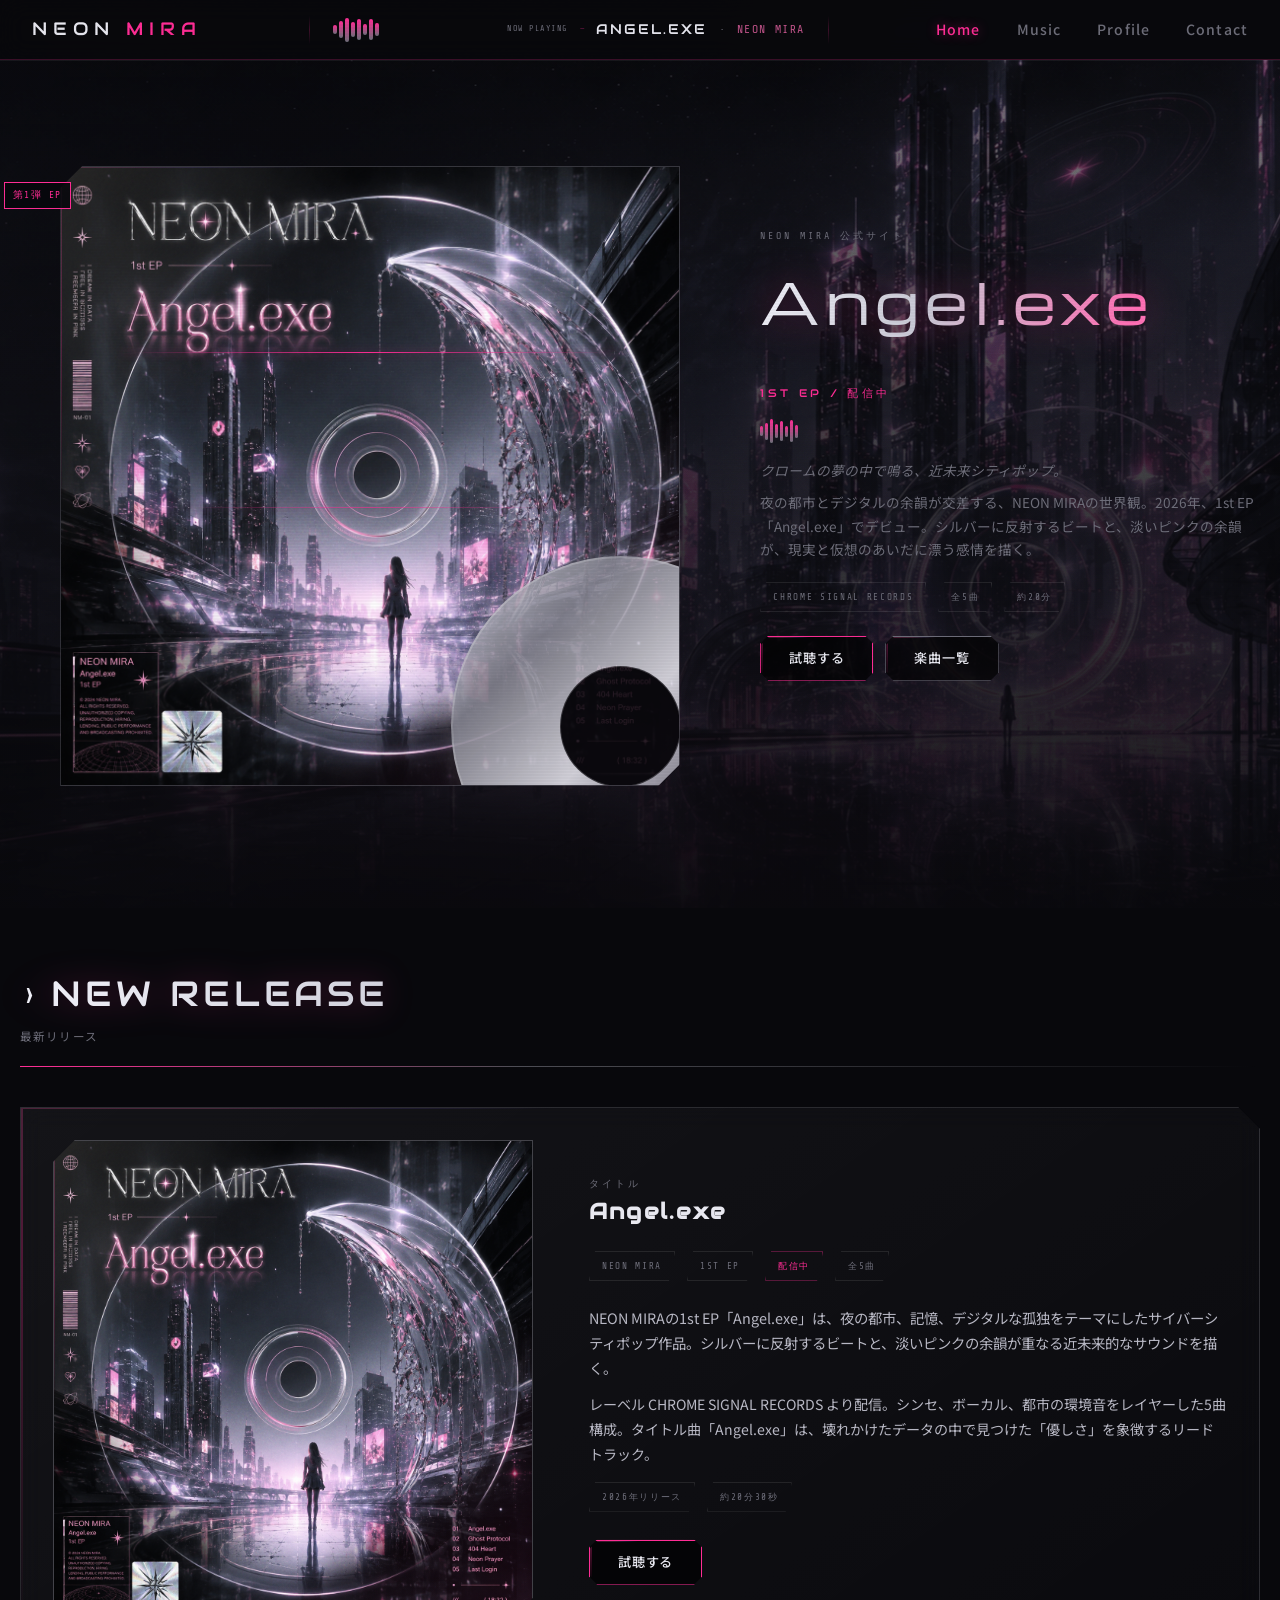
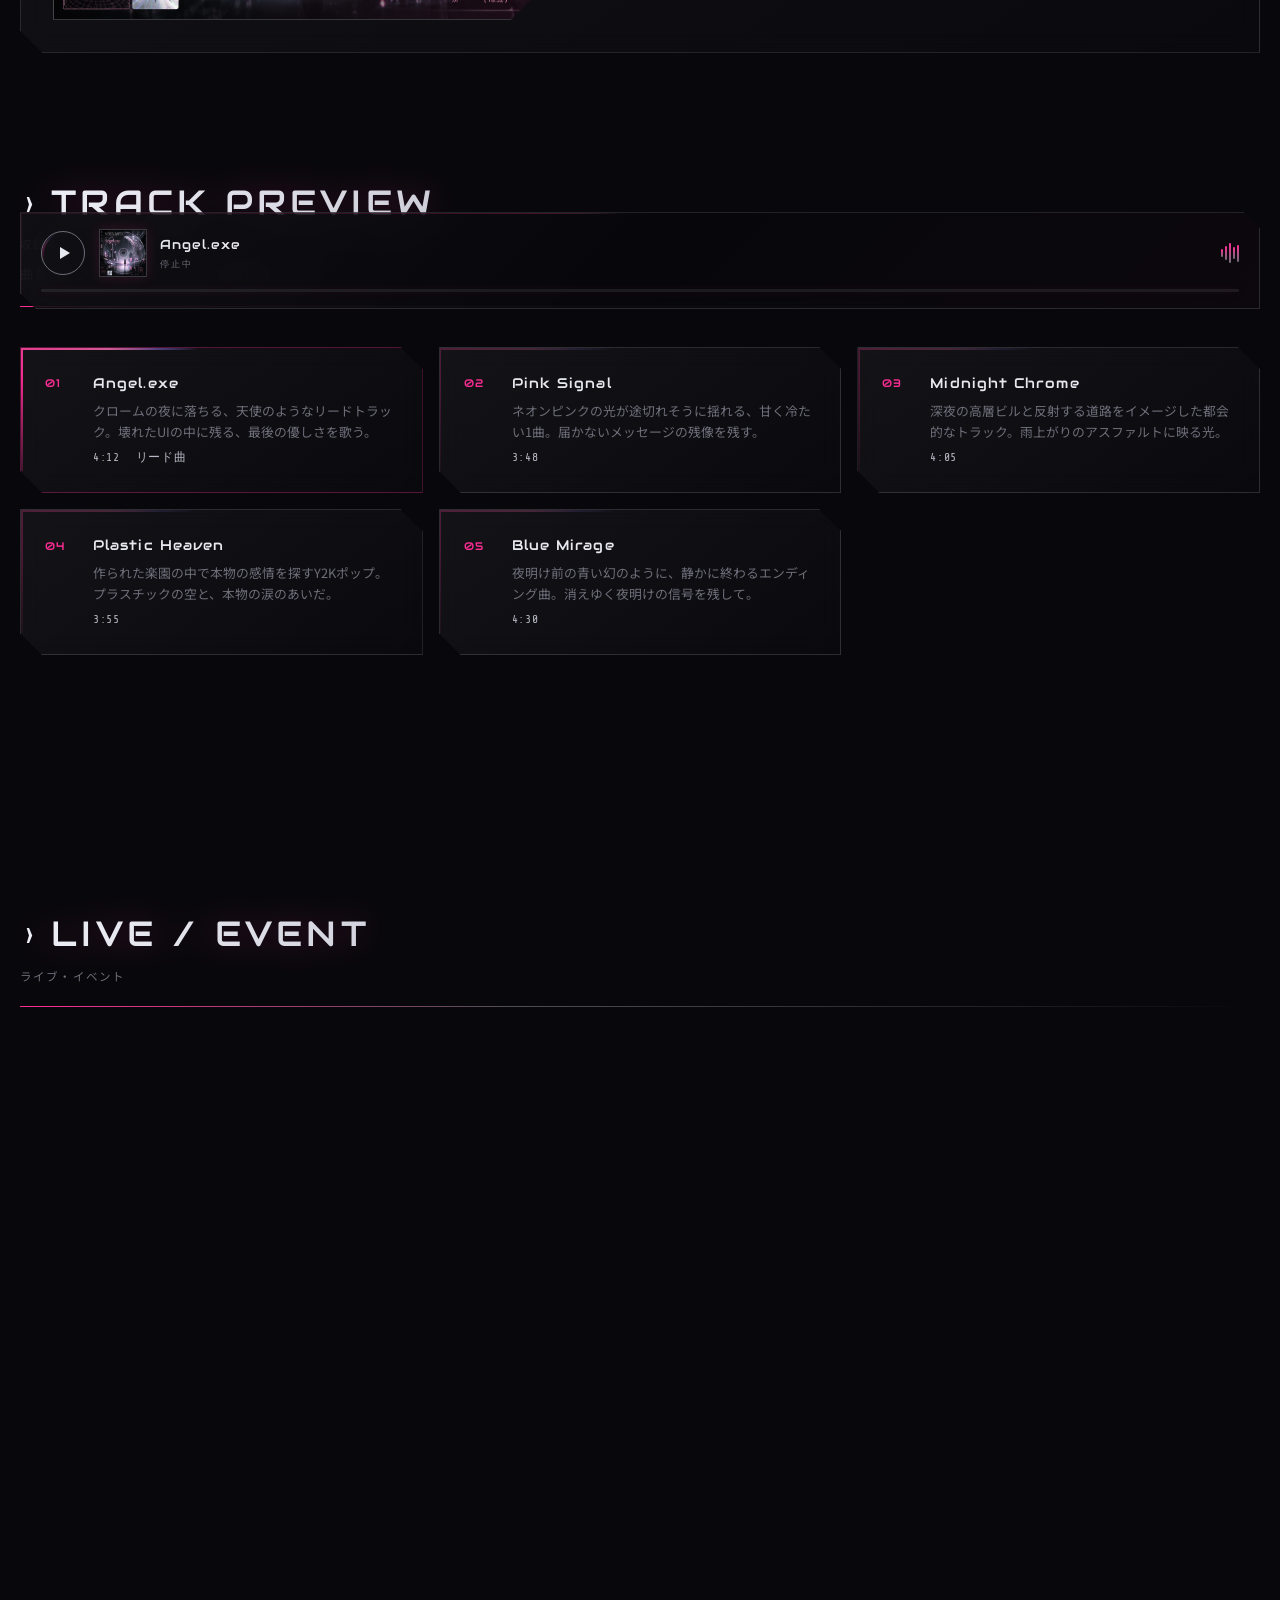
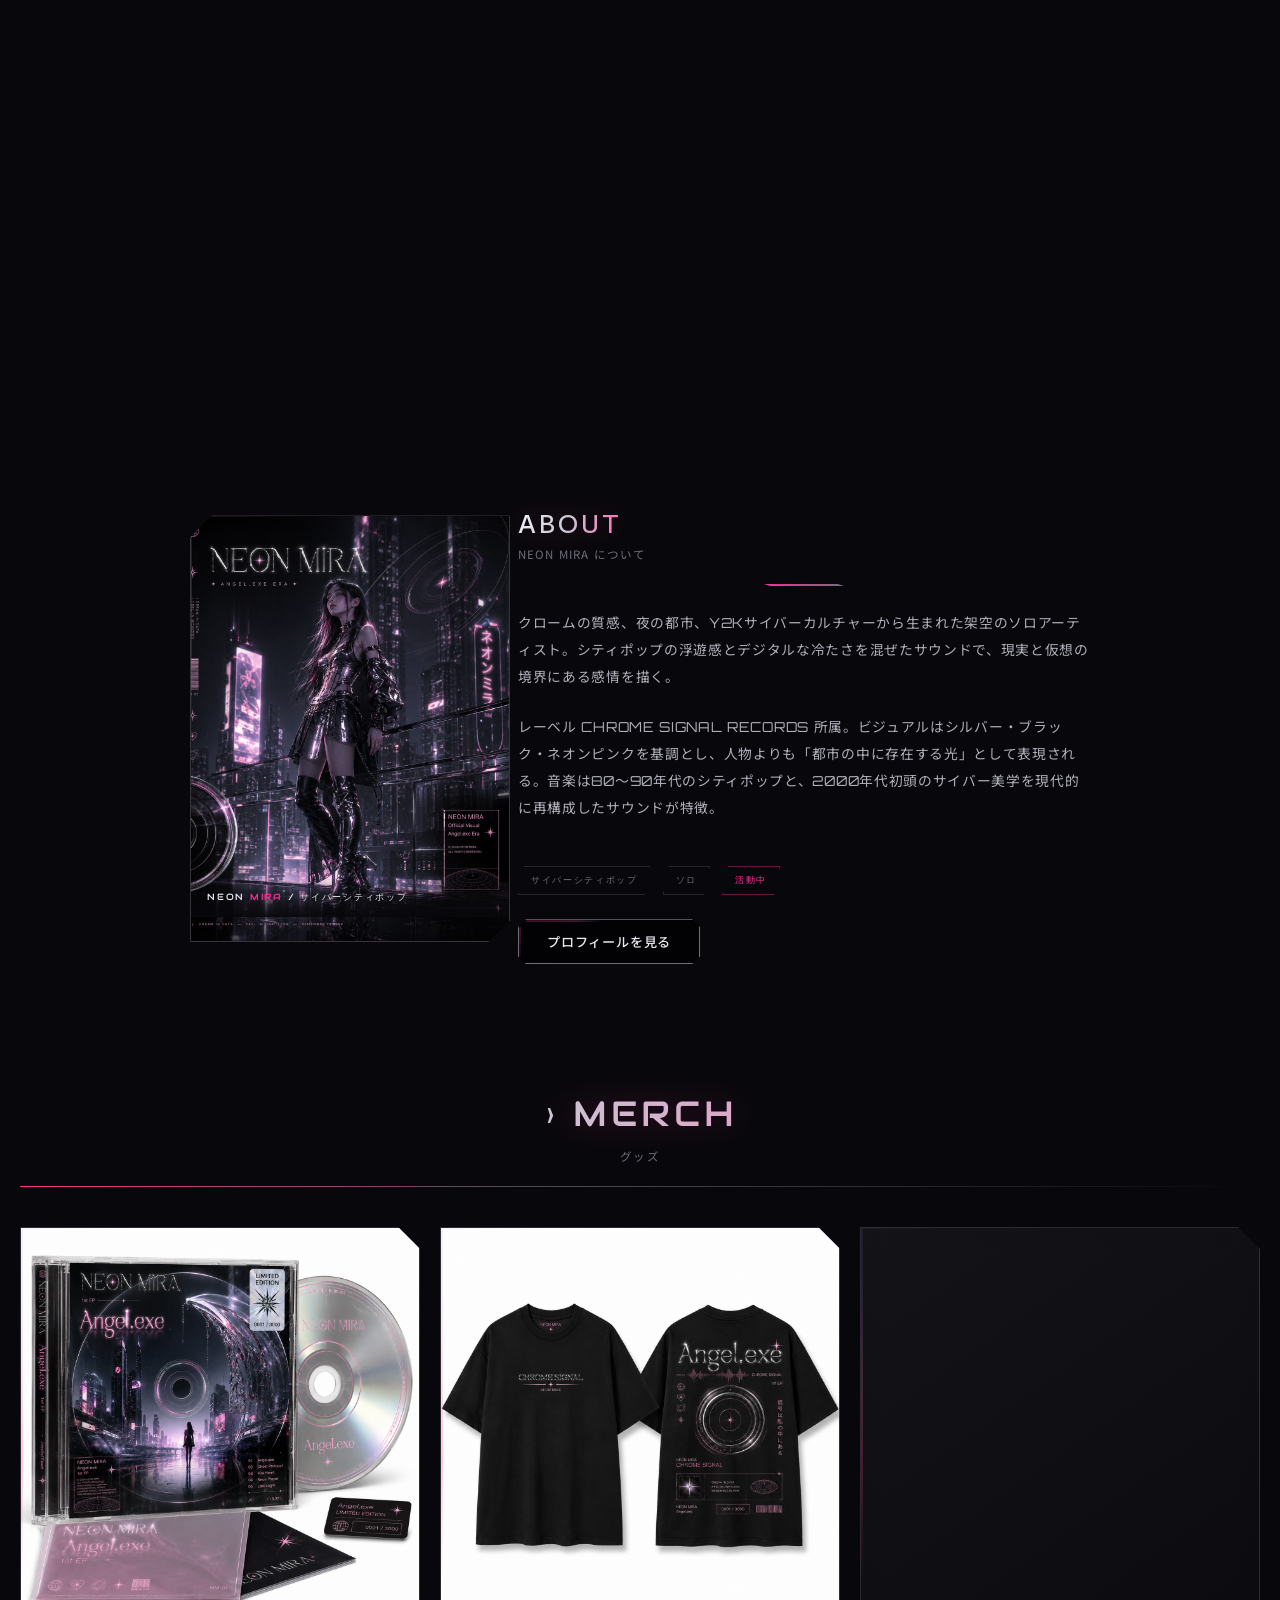
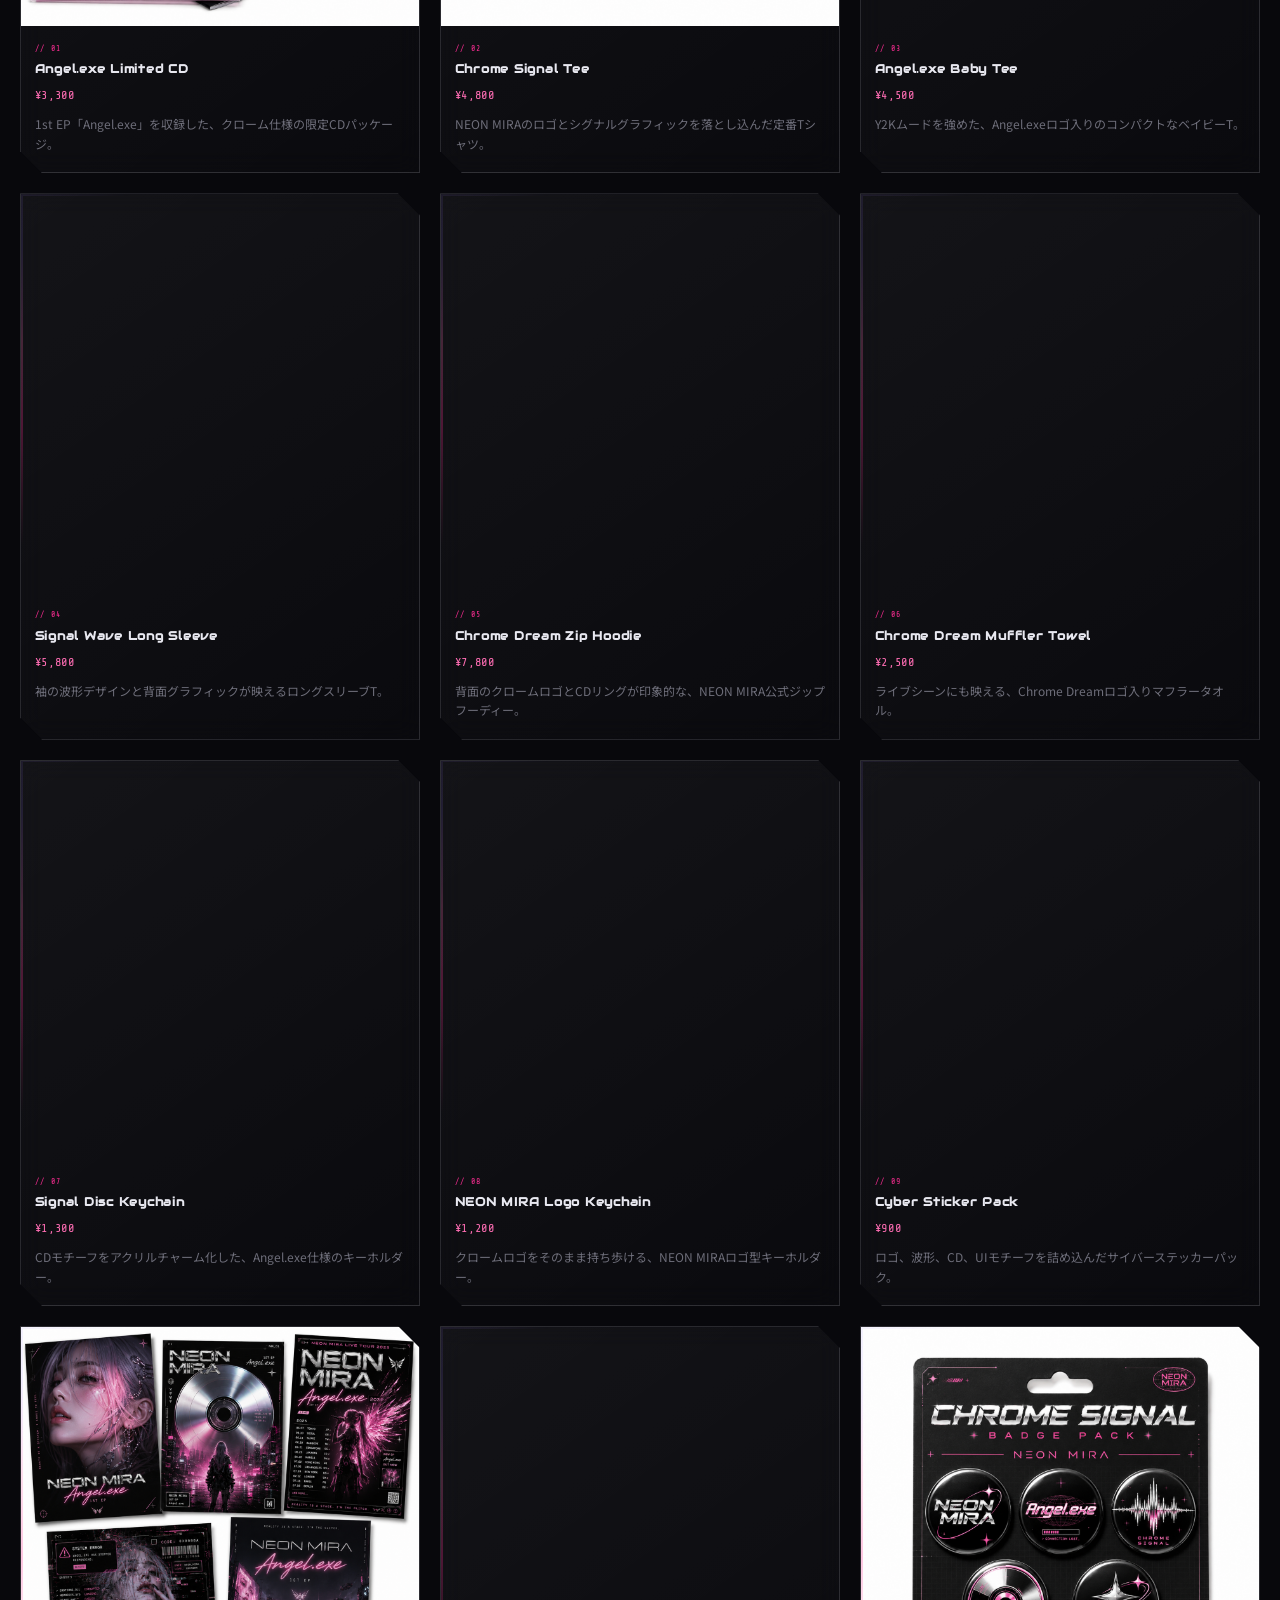
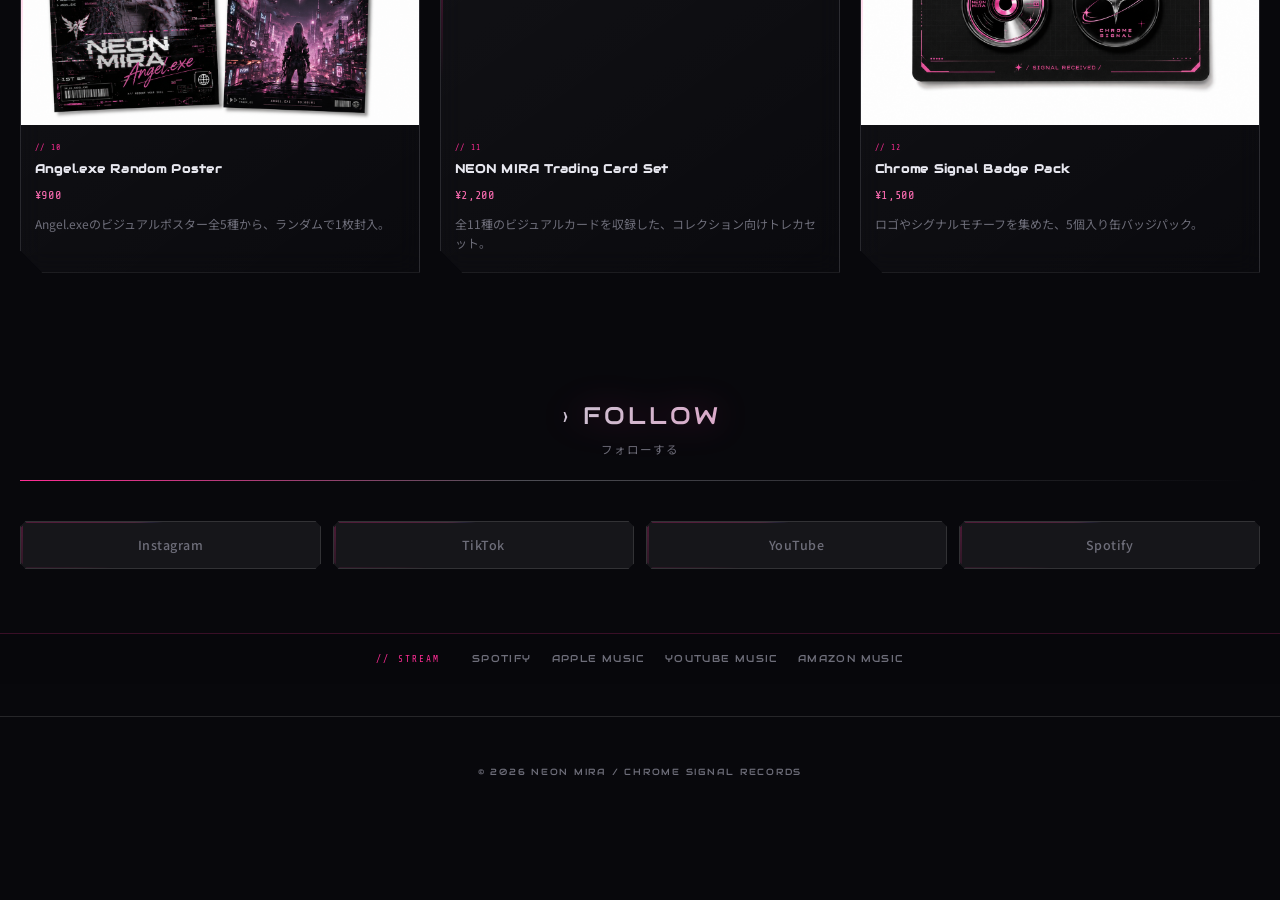
==== index.html @ adc9fa7b "Add files via upload" ====
<!DOCTYPE html>
<html lang="ja">
<head>
  <meta charset="UTF-8">
  <meta name="viewport" content="width=device-width, initial-scale=1.0">
  <title>NEON MIRA 公式サイト</title>
  <meta name="description" content="NEON MIRA — サイバーシティポップ・アーティスト。1st EP「Angel.exe」配信中。">
  <!-- OGP: デプロイ時に https://example.com/ を実際のドメインに変更 -->
  <meta property="og:title" content="NEON MIRA 公式サイト">
  <meta property="og:description" content="NEON MIRA — サイバーシティポップ・アーティスト。1st EP「Angel.exe」配信中。">
  <meta property="og:image" content="https://example.com/images/og-image.jpg">
  <meta property="og:type" content="website">
  <meta property="og:url" content="https://example.com/">
  <meta name="twitter:card" content="summary_large_image">
  <meta name="twitter:title" content="NEON MIRA 公式サイト">
  <meta name="twitter:description" content="NEON MIRA — サイバーシティポップ・アーティスト。1st EP「Angel.exe」配信中。">
  <meta name="twitter:image" content="https://example.com/images/og-image.jpg">
  <link rel="preconnect" href="https://fonts.googleapis.com">
  <link rel="preconnect" href="https://fonts.gstatic.com" crossorigin>
  <link href="https://fonts.googleapis.com/css2?family=Audiowide&family=M+PLUS+1:wght@400;500;700&family=Michroma&family=Noto+Sans+JP:wght@300;400;500&family=Orbitron:wght@400;500;600&family=Share+Tech+Mono&display=swap" rel="stylesheet">
  <link rel="stylesheet" href="style.css">
</head>
<body class="has-sticky-cta">

  <div class="ambient-bg" aria-hidden="true"></div>
  <div class="scanlines" aria-hidden="true"></div>

  <header class="site-header">
    <a href="index.html" class="site-logo">NEON <span>MIRA</span></a>
    <a href="music.html" class="header-now-playing" aria-label="Angel.exe 試聴ページへ">
      <div class="header-now-playing__wave waveform waveform--header" aria-hidden="true">
        <span class="waveform__bar"></span>
        <span class="waveform__bar"></span>
        <span class="waveform__bar"></span>
        <span class="waveform__bar"></span>
        <span class="waveform__bar"></span>
        <span class="waveform__bar"></span>
        <span class="waveform__bar"></span>
        <span class="waveform__bar"></span>
        <span class="waveform__bar"></span>
        <span class="waveform__bar"></span>
      </div>
      <span class="header-now-playing__info">
        <span class="header-now-playing__tag">NOW PLAYING</span>
        <span class="header-now-playing__track">Angel.exe</span>
        <span class="header-now-playing__artist">NEON MIRA</span>
      </span>
    </a>
    <nav class="header-nav" aria-label="メインナビゲーション">
      <a href="index.html">Home</a>
      <a href="music.html">Music</a>
      <a href="profile.html">Profile</a>
      <a href="contact.html">Contact</a>
    </nav>
    <button type="button" class="menu-toggle" aria-expanded="false" aria-controls="mobile-menu" aria-label="メニューを開く">
      <span class="menu-toggle__bar" aria-hidden="true"></span>
      <span class="menu-toggle__bar" aria-hidden="true"></span>
      <span class="menu-toggle__bar" aria-hidden="true"></span>
    </button>
  </header>

  <div class="mobile-menu" id="mobile-menu" aria-hidden="true" inert>
    <button type="button" class="mobile-menu__close" aria-label="メニューを閉じる">
      <span class="mobile-menu__close-x" aria-hidden="true"></span>
    </button>
    <div class="mobile-menu__inner">
      <p class="mobile-menu__tag">// NAV</p>
      <nav class="mobile-menu__nav" aria-label="モバイルナビゲーション">
        <a href="index.html">Home</a>
        <a href="music.html">Music</a>
        <a href="profile.html">Profile</a>
        <a href="contact.html">Contact</a>
      </nav>
    </div>
  </div>

  <main>
    <!-- Hero -->
    <section class="hero hero--home">
      <div class="hero-bg" aria-hidden="true">
        <img src="images/chrome-city-bg.jpg" alt="" class="hero-bg__img" width="1920" height="1080" loading="eager" decoding="async">
        <div class="visual-overlay"></div>
        <div class="hero-bg__noise"></div>
      </div>

      <div class="container hero__content">
        <div class="hero__grid">
          <div class="hero__visual">
            <span class="y2k-tag">第1弾 EP</span>
            <div class="image-frame cover-art cover-art--hero glow-image">
              <img src="images/cover-angel-exe.jpg" alt="NEON MIRA 1st EP「Angel.exe」ジャケット" class="cover-art__img img-fade" width="800" height="800" loading="eager" decoding="async">
              <span class="image-frame__noise" aria-hidden="true"></span>
              <span class="cover-art__chrome-ring" aria-hidden="true"></span>
              <div class="cover-art__frame-deco" aria-hidden="true">
                <div class="cd-jacket__neon-line cd-jacket__neon-line--1"></div>
                <div class="cd-jacket__neon-line cd-jacket__neon-line--2"></div>
              </div>
            </div>
          </div>

          <div class="hero__text">
            <div class="hero__headline">
              <p class="label hero-label">NEON MIRA 公式サイト</p>
              <h1 class="hero-title">Angel.exe</h1>
            </div>
            <p class="hero-sub">1st EP / 配信中</p>

            <div class="waveform" aria-hidden="true">
              <span class="waveform__bar"></span>
              <span class="waveform__bar"></span>
              <span class="waveform__bar"></span>
              <span class="waveform__bar"></span>
              <span class="waveform__bar"></span>
              <span class="waveform__bar"></span>
              <span class="waveform__bar"></span>
              <span class="waveform__bar"></span>
            </div>

            <p class="hero-copy">クロームの夢の中で鳴る、近未来シティポップ。</p>
            <p class="text-ja">夜の都市とデジタルの余韻が交差する、NEON MIRAの世界観。2026年、1st EP「Angel.exe」でデビュー。シルバーに反射するビートと、淡いピンクの余韻が、現実と仮想のあいだに漂う感情を描く。</p>

            <div class="release-meta" style="margin: 1.25rem 0;">
              <span class="meta-tag">CHROME SIGNAL RECORDS</span>
              <span class="meta-tag">全5曲</span>
              <span class="meta-tag">約20分</span>
            </div>

            <div class="btn-group">
              <a href="music.html" class="btn btn-primary">試聴する</a>
              <a href="music.html" class="btn">楽曲一覧</a>
            </div>
          </div>
        </div>
      </div>
    </section>

    <!-- New Release -->
    <section class="section" id="release">
      <div class="container">
        <div class="section-header reveal section-header--y2k">
          <h2 class="heading-display heading-lg">NEW RELEASE</h2>
          <span class="label label--ja">最新リリース</span>
        </div>

        <article class="glass-card media-card glow-image reveal">
          <span class="hover-border" aria-hidden="true"></span>
            <div class="image-frame cover-art cover-art--sm">
              <img src="images/cover-angel-exe.jpg" alt="NEON MIRA 1st EP「Angel.exe」ジャケット" class="cover-art__img" width="800" height="800" loading="lazy" decoding="async">
              <span class="image-frame__noise" aria-hidden="true"></span>
            </div>
            <div class="media-card__body release-info">
              <span class="label">タイトル</span>
              <h3>Angel.exe</h3>
              <div class="release-meta">
                <span class="meta-tag">NEON MIRA</span>
                <span class="meta-tag">1st EP</span>
                <span class="meta-tag meta-tag--pink">配信中</span>
                <span class="meta-tag">全5曲</span>
              </div>
              <p>NEON MIRAの1st EP「Angel.exe」は、夜の都市、記憶、デジタルな孤独をテーマにしたサイバーシティポップ作品。シルバーに反射するビートと、淡いピンクの余韻が重なる近未来的なサウンドを描く。</p>
              <p class="text-ja" style="margin-top: 0.75rem; font-size: 0.88rem; color: var(--text-muted);">レーベル CHROME SIGNAL RECORDS より配信。シンセ、ボーカル、都市の環境音をレイヤーした5曲構成。タイトル曲「Angel.exe」は、壊れかけたデータの中で見つけた「優しさ」を象徴するリードトラック。</p>
              <div class="release-meta" style="margin-top: 1rem;">
                <span class="meta-tag">2026年リリース</span>
                <span class="meta-tag">約20分30秒</span>
              </div>
              <a href="music.html" class="btn btn-primary">試聴する</a>
            </div>
          </article>
      </div>
    </section>

    <!-- Track Preview -->
    <section class="section">
      <div class="container">
        <div class="section-header reveal section-header--y2k">
          <h2 class="heading-display heading-lg">TRACK PREVIEW</h2>
          <span class="label label--ja">収録曲</span>
          <p class="text-ja" style="margin-top: 0.5rem;">曲をタップしてミニプレイヤーで試聴（デモ）</p>
        </div>

        <div class="track-grid track-grid--home">
          <div class="glass-card track-card track-card--clickable reveal" data-track="Angel.exe">
            <span class="hover-border" aria-hidden="true"></span>
            <span class="track-number">01</span>
            <div>
              <p class="track-name">Angel.exe</p>
              <p class="track-desc">クロームの夜に落ちる、天使のようなリードトラック。壊れたUIの中に残る、最後の優しさを歌う。</p>
              <p class="track-meta"><span class="track-duration">4:12</span><span class="track-playing-label" hidden>再生中</span><span>リード曲</span></p>
            </div>
          </div>
          <div class="glass-card track-card track-card--clickable reveal" data-track="Pink Signal">
            <span class="hover-border" aria-hidden="true"></span>
            <span class="track-number">02</span>
            <div>
              <p class="track-name">Pink Signal</p>
              <p class="track-desc">ネオンピンクの光が途切れそうに揺れる、甘く冷たい1曲。届かないメッセージの残像を残す。</p>
              <p class="track-meta"><span class="track-duration">3:48</span><span class="track-playing-label" hidden>再生中</span></p>
            </div>
          </div>
          <div class="glass-card track-card track-card--clickable reveal" data-track="Midnight Chrome">
            <span class="hover-border" aria-hidden="true"></span>
            <span class="track-number">03</span>
            <div>
              <p class="track-name">Midnight Chrome</p>
              <p class="track-desc">深夜の高層ビルと反射する道路をイメージした都会的なトラック。雨上がりのアスファルトに映る光。</p>
              <p class="track-meta"><span class="track-duration">4:05</span><span class="track-playing-label" hidden>再生中</span></p>
            </div>
          </div>
          <div class="glass-card track-card track-card--clickable reveal" data-track="Plastic Heaven">
            <span class="hover-border" aria-hidden="true"></span>
            <span class="track-number">04</span>
            <div>
              <p class="track-name">Plastic Heaven</p>
              <p class="track-desc">作られた楽園の中で本物の感情を探すY2Kポップ。プラスチックの空と、本物の涙のあいだ。</p>
              <p class="track-meta"><span class="track-duration">3:55</span><span class="track-playing-label" hidden>再生中</span></p>
            </div>
          </div>
          <div class="glass-card track-card track-card--clickable reveal" data-track="Blue Mirage">
            <span class="hover-border" aria-hidden="true"></span>
            <span class="track-number">05</span>
            <div>
              <p class="track-name">Blue Mirage</p>
              <p class="track-desc">夜明け前の青い幻のように、静かに終わるエンディング曲。消えゆく夜明けの信号を残して。</p>
              <p class="track-meta"><span class="track-duration">4:30</span><span class="track-playing-label" hidden>再生中</span></p>
            </div>
          </div>
        </div>

        <div class="music-player music-player--global" id="global-player">
          <div class="player-top">
            <button class="player-btn" aria-label="再生 / 一時停止">
              <span class="player-btn__icon"></span>
            </button>
            <div class="player-thumb">
              <img src="images/cover-angel-exe.jpg" alt="NEON MIRA 1st EP「Angel.exe」ジャケット" width="96" height="96" loading="lazy" decoding="async">
            </div>
            <div class="player-track-info">
              <p class="player-track-name">Angel.exe</p>
              <p class="player-status">停止中</p>
            </div>
            <div class="player-waveform" aria-hidden="true">
              <span class="waveform__bar"></span>
              <span class="waveform__bar"></span>
              <span class="waveform__bar"></span>
              <span class="waveform__bar"></span>
              <span class="waveform__bar"></span>
            </div>
          </div>
          <div class="player-progress">
            <div class="player-progress__bar"></div>
          </div>
        </div>
      </div>
    </section>

    <!-- Live -->
    <section class="section" id="live">
      <div class="container">
        <div class="section-header reveal section-header--y2k">
          <h2 class="heading-display heading-lg">LIVE / EVENT</h2>
          <span class="label label--ja">ライブ・イベント</span>
        </div>

        <div class="live-list">
          <article class="glass-card live-item reveal">
            <span class="hover-border" aria-hidden="true"></span>
            <time class="live-item__date" datetime="2026-06-21">2026.06.21</time>
            <div>
              <h3 class="live-item__title">NEON MIRA 1st EP Release Live</h3>
              <p class="live-item__venue">SHIBUYA CHROME HALL / 東京</p>
            </div>
            <span class="live-item__status">TICKETS ON SALE</span>
          </article>
          <article class="glass-card live-item reveal">
            <span class="hover-border" aria-hidden="true"></span>
            <time class="live-item__date" datetime="2026-07-12">2026.07.12</time>
            <div>
              <h3 class="live-item__title">Midnight Chrome Session</h3>
              <p class="live-item__venue">OSAKA SIGNAL STAGE / 大阪</p>
            </div>
            <span class="live-item__status live-item__status--announced">ANNOUNCED</span>
          </article>
          <article class="glass-card live-item reveal">
            <span class="hover-border" aria-hidden="true"></span>
            <time class="live-item__date" datetime="2026-08-30">2026.08.30</time>
            <div>
              <h3 class="live-item__title">CHROME SIGNAL FESTIVAL 2026</h3>
              <p class="live-item__venue">YOKOHAMA BAY ARENA / 神奈川</p>
            </div>
            <span class="live-item__status live-item__status--announced">ANNOUNCED</span>
          </article>
        </div>
      </div>
    </section>

    <!-- News -->
    <section class="section">
      <div class="container">
        <div class="section-header reveal section-header--y2k">
          <h2 class="heading-display heading-lg">NEWS</h2>
          <span class="label label--ja">ニュース</span>
        </div>

        <div class="news-list">
          <article class="glass-card news-item reveal">
            <span class="hover-border" aria-hidden="true"></span>
            <time class="news-item__date" datetime="2026-03-15">2026.03.15</time>
            <div>
              <h3 class="news-item__title">1st EP「Angel.exe」配信開始</h3>
              <p class="text-ja">全5曲をSpotify・Apple Music・各種ストリーミングサービスで配信開始。ジャケットビジュアルとともに、NEON MIRAの世界が公開された。</p>
            </div>
          </article>
          <article class="glass-card news-item reveal">
            <span class="hover-border" aria-hidden="true"></span>
            <time class="news-item__date" datetime="2026-02-28">2026.02.28</time>
            <div>
              <h3 class="news-item__title">リード曲「Angel.exe」先行公開</h3>
              <p class="text-ja">EPリリースに先立ち、タイトル曲をYouTubeとSpotifyで先行公開。クロームの夜景とデジタルな孤独をテーマにしたMVティザーも同時公開。</p>
            </div>
          </article>
          <article class="glass-card news-item reveal">
            <span class="hover-border" aria-hidden="true"></span>
            <time class="news-item__date" datetime="2026-01-10">2026.01.10</time>
            <div>
              <h3 class="news-item__title">CHROME SIGNAL RECORDS よりデビュー決定</h3>
              <p class="text-ja">サイバーシティポップを標榜するNEON MIRAが、近未来レーベル CHROME SIGNAL RECORDS と契約。2026年春のEPリリースを発表。</p>
            </div>
          </article>
        </div>
      </div>
    </section>

    <!-- About Preview -->
    <section class="section">
      <div class="container">
        <div class="about-preview reveal">
          <div class="about-preview__layout">
            <div class="about-preview__intro">
              <h2 class="heading-display heading-md block-title">ABOUT</h2>
              <span class="label label--ja">NEON MIRA について</span>
              <div class="divider"></div>
            </div>
            <div class="profile-visual about-preview__visual glow-image">
              <img src="images/artist-neon-mira.jpg" alt="NEON MIRA アーティストビジュアル" width="600" height="800" loading="lazy" decoding="async">
              <p class="profile-visual__label">NEON <span>MIRA</span> / サイバーシティポップ</p>
            </div>
            <div class="about-preview__body">
              <div class="prose prose--y2k">
                <p>クロームの質感、夜の都市、Y2Kサイバーカルチャーから生まれた架空のソロアーティスト。シティポップの浮遊感とデジタルな冷たさを混ぜたサウンドで、現実と仮想の境界にある感情を描く。</p>
                <p>レーベル CHROME SIGNAL RECORDS 所属。ビジュアルはシルバー・ブラック・ネオンピンクを基調とし、人物よりも「都市の中に存在する光」として表現される。音楽は80〜90年代のシティポップと、2000年代初頭のサイバー美学を現代的に再構成したサウンドが特徴。</p>
              </div>
              <div class="release-meta" style="margin: 1.25rem 0;">
                <span class="meta-tag">サイバーシティポップ</span>
                <span class="meta-tag">ソロ</span>
                <span class="meta-tag meta-tag--pink">活動中</span>
              </div>
              <a href="profile.html" class="btn">プロフィールを見る</a>
            </div>
          </div>
        </div>
      </div>
    </section>

    <!-- Merch -->
    <section class="section" id="merch">
      <div class="container">
        <div class="section-header reveal section-header--y2k" style="text-align: center;">
          <h2 class="heading-display heading-lg">MERCH</h2>
          <span class="label label--ja">グッズ</span>
        </div>

        <div class="merch-grid">
          <article class="glass-card merch-item reveal">
            <span class="hover-border" aria-hidden="true"></span>
            <div class="merch-item__visual">
              <img src="images/angel-exe-limited-cd.jpg" alt="Angel.exe Limited CD" width="600" height="600" loading="lazy" decoding="async">
            </div>
            <div class="merch-item__body">
              <p class="merch-item__num">// 01</p>
              <h3 class="merch-item__name">Angel.exe Limited CD</h3>
              <p class="merch-item__price">¥3,300</p>
              <p class="merch-item__desc">1st EP「Angel.exe」を収録した、クローム仕様の限定CDパッケージ。</p>
            </div>
          </article>

          <article class="glass-card merch-item reveal">
            <span class="hover-border" aria-hidden="true"></span>
            <div class="merch-item__visual">
              <img src="images/chrome-signal-tee.jpg" alt="Chrome Signal Tee" width="600" height="600" loading="lazy" decoding="async">
            </div>
            <div class="merch-item__body">
              <p class="merch-item__num">// 02</p>
              <h3 class="merch-item__name">Chrome Signal Tee</h3>
              <p class="merch-item__price">¥4,800</p>
              <p class="merch-item__desc">NEON MIRAのロゴとシグナルグラフィックを落とし込んだ定番Tシャツ。</p>
            </div>
          </article>

          <article class="glass-card merch-item reveal">
            <span class="hover-border" aria-hidden="true"></span>
            <div class="merch-item__visual">
              <img src="images/angel-exe-baby-tee.jpg" alt="Angel.exe Baby Tee" width="600" height="600" loading="lazy" decoding="async">
            </div>
            <div class="merch-item__body">
              <p class="merch-item__num">// 03</p>
              <h3 class="merch-item__name">Angel.exe Baby Tee</h3>
              <p class="merch-item__price">¥4,500</p>
              <p class="merch-item__desc">Y2Kムードを強めた、Angel.exeロゴ入りのコンパクトなベイビーT。</p>
            </div>
          </article>

          <article class="glass-card merch-item reveal">
            <span class="hover-border" aria-hidden="true"></span>
            <div class="merch-item__visual">
              <img src="images/signal-wave-long-sleeve.jpg" alt="Signal Wave Long Sleeve" width="600" height="600" loading="lazy" decoding="async">
            </div>
            <div class="merch-item__body">
              <p class="merch-item__num">// 04</p>
              <h3 class="merch-item__name">Signal Wave Long Sleeve</h3>
              <p class="merch-item__price">¥5,800</p>
              <p class="merch-item__desc">袖の波形デザインと背面グラフィックが映えるロングスリーブT。</p>
            </div>
          </article>

          <article class="glass-card merch-item reveal">
            <span class="hover-border" aria-hidden="true"></span>
            <div class="merch-item__visual">
              <img src="images/chrome-dream-zip-hoodie.jpg" alt="Chrome Dream Zip Hoodie" width="600" height="600" loading="lazy" decoding="async">
            </div>
            <div class="merch-item__body">
              <p class="merch-item__num">// 05</p>
              <h3 class="merch-item__name">Chrome Dream Zip Hoodie</h3>
              <p class="merch-item__price">¥7,800</p>
              <p class="merch-item__desc">背面のクロームロゴとCDリングが印象的な、NEON MIRA公式ジップフーディー。</p>
            </div>
          </article>

          <article class="glass-card merch-item reveal">
            <span class="hover-border" aria-hidden="true"></span>
            <div class="merch-item__visual">
              <img src="images/chrome-dream-muffler-towel.jpg" alt="Chrome Dream Muffler Towel" width="600" height="600" loading="lazy" decoding="async">
            </div>
            <div class="merch-item__body">
              <p class="merch-item__num">// 06</p>
              <h3 class="merch-item__name">Chrome Dream Muffler Towel</h3>
              <p class="merch-item__price">¥2,500</p>
              <p class="merch-item__desc">ライブシーンにも映える、Chrome Dreamロゴ入りマフラータオル。</p>
            </div>
          </article>

          <article class="glass-card merch-item reveal">
            <span class="hover-border" aria-hidden="true"></span>
            <div class="merch-item__visual">
              <img src="images/signal-disc-keychain.jpg" alt="Signal Disc Keychain" width="600" height="600" loading="lazy" decoding="async">
            </div>
            <div class="merch-item__body">
              <p class="merch-item__num">// 07</p>
              <h3 class="merch-item__name">Signal Disc Keychain</h3>
              <p class="merch-item__price">¥1,300</p>
              <p class="merch-item__desc">CDモチーフをアクリルチャーム化した、Angel.exe仕様のキーホルダー。</p>
            </div>
          </article>

          <article class="glass-card merch-item reveal">
            <span class="hover-border" aria-hidden="true"></span>
            <div class="merch-item__visual">
              <img src="images/neon-mira-logo-keychain.jpg" alt="NEON MIRA Logo Keychain" width="600" height="600" loading="lazy" decoding="async">
            </div>
            <div class="merch-item__body">
              <p class="merch-item__num">// 08</p>
              <h3 class="merch-item__name">NEON MIRA Logo Keychain</h3>
              <p class="merch-item__price">¥1,200</p>
              <p class="merch-item__desc">クロームロゴをそのまま持ち歩ける、NEON MIRAロゴ型キーホルダー。</p>
            </div>
          </article>

          <article class="glass-card merch-item reveal">
            <span class="hover-border" aria-hidden="true"></span>
            <div class="merch-item__visual">
              <img src="images/cyber-sticker-pack.jpg" alt="Cyber Sticker Pack" width="600" height="600" loading="lazy" decoding="async">
            </div>
            <div class="merch-item__body">
              <p class="merch-item__num">// 09</p>
              <h3 class="merch-item__name">Cyber Sticker Pack</h3>
              <p class="merch-item__price">¥900</p>
              <p class="merch-item__desc">ロゴ、波形、CD、UIモチーフを詰め込んだサイバーステッカーパック。</p>
            </div>
          </article>

          <article class="glass-card merch-item reveal">
            <span class="hover-border" aria-hidden="true"></span>
            <div class="merch-item__visual">
              <img src="images/angel-exe-poster.jpg" alt="Angel.exe Random Poster" width="600" height="600" loading="lazy" decoding="async">
            </div>
            <div class="merch-item__body">
              <p class="merch-item__num">// 10</p>
              <h3 class="merch-item__name">Angel.exe Random Poster</h3>
              <p class="merch-item__price">¥900</p>
              <p class="merch-item__desc">Angel.exeのビジュアルポスター全5種から、ランダムで1枚封入。</p>
            </div>
          </article>

          <article class="glass-card merch-item reveal">
            <span class="hover-border" aria-hidden="true"></span>
            <div class="merch-item__visual">
              <img src="images/neon-mira-trading-card-set.jpg" alt="NEON MIRA Trading Card Set" width="600" height="600" loading="lazy" decoding="async">
            </div>
            <div class="merch-item__body">
              <p class="merch-item__num">// 11</p>
              <h3 class="merch-item__name">NEON MIRA Trading Card Set</h3>
              <p class="merch-item__price">¥2,200</p>
              <p class="merch-item__desc">全11種のビジュアルカードを収録した、コレクション向けトレカセット。</p>
            </div>
          </article>

          <article class="glass-card merch-item reveal">
            <span class="hover-border" aria-hidden="true"></span>
            <div class="merch-item__visual">
              <img src="images/chrome-signal-badge-pack.jpg" alt="Chrome Signal Badge Pack" width="600" height="600" loading="lazy" decoding="async">
            </div>
            <div class="merch-item__body">
              <p class="merch-item__num">// 12</p>
              <h3 class="merch-item__name">Chrome Signal Badge Pack</h3>
              <p class="merch-item__price">¥1,500</p>
              <p class="merch-item__desc">ロゴやシグナルモチーフを集めた、5個入り缶バッジパック。</p>
            </div>
          </article>
        </div>
      </div>
    </section>

    <!-- SNS -->
    <section class="section">
      <div class="container">
        <div class="section-header reveal section-header--y2k" style="text-align: center;">
          <h2 class="heading-display heading-md">FOLLOW</h2>
          <span class="label label--ja">フォローする</span>
        </div>

        <div class="sns-grid reveal">
          <a href="#" class="sns-link">Instagram</a>
          <a href="#" class="sns-link">TikTok</a>
          <a href="#" class="sns-link">YouTube</a>
          <a href="#" class="sns-link">Spotify</a>
        </div>
      </div>
    </section>
  </main>

  <aside class="streaming-bar" aria-label="ストリーミングサービス">
    <div class="container streaming-bar__inner">
      <span class="streaming-bar__label">// STREAM</span>
      <nav class="streaming-bar__nav">
        <a href="#">Spotify</a>
        <a href="#">Apple Music</a>
        <a href="#">YouTube Music</a>
        <a href="#">Amazon Music</a>
      </nav>
    </div>
  </aside>

  <a href="music.html" class="sticky-cta">
    <span class="sticky-cta__dot" aria-hidden="true"></span>
    Listen — Angel.exe
  </a>

  <footer class="site-footer">
    <div class="container">
      <p>&copy; 2026 NEON MIRA / CHROME SIGNAL RECORDS</p>
    </div>
  </footer>

  <script src="script.js"></script>
</body>
</html>
---- style.css ----
/* ========================================
   NEON MIRA Official Site — style.css
   Mobile-first / Y2K Cyber Chrome
   ======================================== */

/* --- CSS Variables --- */
@property --border-angle {
  syntax: '<angle>';
  initial-value: 0deg;
  inherits: false;
}

:root {
  --black: #08080c;
  --black-soft: #111118;
  --silver: #b8b8c4;
  --silver-dim: #6e6e7a;
  --silver-bright: #e8e8f0;
  --chrome: linear-gradient(135deg, #d4d4dc 0%, #8a8a96 25%, #f0f0f8 50%, #7a7a88 75%, #c8c8d4 100%);
  --pink: #ff2d95;
  --pink-soft: #ff6eb4;
  --pink-glow: rgba(255, 45, 149, 0.45);
  --purple: #9b7aff;
  --white: #f0f0f5;
  --glass: rgba(255, 255, 255, 0.06);
  --glass-border: rgba(255, 255, 255, 0.12);
  --font-display: 'Audiowide', 'Orbitron', 'Arial Narrow', sans-serif;
  --font-section: 'Audiowide', 'Michroma', 'Orbitron', sans-serif;
  --font-heading: 'M PLUS 1', 'Michroma', 'Orbitron', sans-serif;
  --font-y2k: 'Michroma', 'Orbitron', sans-serif;
  --font-tech: 'Orbitron', 'Noto Sans JP', sans-serif;
  --font-body: 'Noto Sans JP', 'Hiragino Sans', 'Yu Gothic', sans-serif;
  --font-mono: 'Share Tech Mono', 'Courier New', monospace;
  --header-height: 52px;
  --max-width: 1100px;
  --radius: 0px;
  --radius-lg: 0px;
  --cut: 14px;
  --transition: 0.25s cubic-bezier(0.4, 0, 0.2, 1);
  --border-idle-duration: 24s;
  --border-hover-duration: 3.5s;
  --border-idle-opacity: 0.28;
  --border-hover-opacity: 1;
  --noise-texture: url("data:image/svg+xml,%3Csvg viewBox='0 0 256 256' xmlns='http://www.w3.org/2000/svg'%3E%3Cfilter id='n'%3E%3CfeTurbulence type='fractalNoise' baseFrequency='0.85' numOctaves='4' stitchTiles='stitch'/%3E%3C/filter%3E%3Crect width='100%25' height='100%25' filter='url(%23n)'/%3E%3C/svg%3E");
}

/* --- Reset & Base --- */
*,
*::before,
*::after {
  box-sizing: border-box;
  margin: 0;
  padding: 0;
}

html {
  scroll-behavior: smooth;
  -webkit-text-size-adjust: 100%;
}

body {
  font-family: var(--font-body);
  font-size: 0.9rem;
  line-height: 1.75;
  color: var(--silver);
  background-color: var(--black);
  min-height: 100vh;
  overflow-x: hidden;
  padding-bottom: 1rem;
}

@media (min-width: 768px) {
  body {
    padding-bottom: 0;
  }
}

img {
  max-width: 100%;
  height: auto;
  display: block;
}

/* --- Image System --- */
.image-frame {
  position: relative;
  overflow: hidden;
  border: 1px solid rgba(184, 184, 196, 0.25);
  border-radius: 0;
  clip-path: polygon(
    var(--cut) 0, 100% 0, 100% calc(100% - var(--cut)),
    calc(100% - var(--cut)) 100%, 0 100%, 0 var(--cut)
  );
  box-shadow: 0 0 40px rgba(255, 45, 149, 0.12);
  --border-angle: 0deg;
}

.image-frame::before {
  content: '';
  position: absolute;
  inset: 0;
  background:
    linear-gradient(125deg, rgba(255, 255, 255, 0.14) 0%, transparent 28%),
    linear-gradient(315deg, rgba(255, 45, 149, 0.08) 0%, transparent 35%);
  pointer-events: none;
  z-index: 2;
}

.image-frame::after {
  content: '';
  position: absolute;
  inset: -1px;
  padding: 1.5px;
  background: conic-gradient(
    from var(--border-angle),
    transparent 0deg,
    transparent 265deg,
    rgba(255, 45, 149, 0.95) 295deg,
    rgba(255, 110, 180, 0.75) 315deg,
    rgba(155, 122, 255, 0.5) 330deg,
    transparent 350deg,
    transparent 360deg
  );
  -webkit-mask: linear-gradient(#fff 0 0) content-box, linear-gradient(#fff 0 0);
  -webkit-mask-composite: xor;
  mask-composite: exclude;
  pointer-events: none;
  z-index: 6;
  clip-path: polygon(
    var(--cut) 0, 100% 0, 100% calc(100% - var(--cut)),
    calc(100% - var(--cut)) 100%, 0 100%, 0 var(--cut)
  );
}

@keyframes border-travel {
  to { --border-angle: 360deg; }
}

/* 枠アニメ：通常はスロー＋薄く / ホバーで高速＋明るく */
.image-frame::after,
.profile-visual::after,
.hover-border,
.btn::after,
.sns-link::after,
.player-btn::after,
.glass-card:not(.track-card):not(.concept-card):not(.news-item):not(.faq-item):not(.feature-card):not(.media-card)::after,
.music-player::after,
.contact-hero-visual::after {
  opacity: var(--border-idle-opacity);
  animation: border-travel var(--border-idle-duration) linear infinite;
  transition: opacity 0.45s ease;
}

.image-frame:hover::after,
.profile-visual:hover::after,
.track-card:hover .hover-border,
.track-card.track-card--active .hover-border,
.concept-card:hover .hover-border,
.news-item:hover .hover-border,
.faq-item:hover .hover-border,
.feature-card:hover .hover-border,
.media-card:hover .hover-border,
.btn:hover::after,
.btn:focus-visible::after,
.sns-link:hover::after,
.sns-link:focus-visible::after,
.player-btn:hover::after,
.player-btn:focus-visible::after,
.player-btn.playing::after,
.glass-card:not(.track-card):not(.concept-card):not(.news-item):not(.faq-item):not(.feature-card):not(.media-card):hover::after,
.music-player:hover::after,
.contact-hero-visual:hover::after {
  opacity: var(--border-hover-opacity);
  animation: border-travel var(--border-hover-duration) linear infinite;
}

/* ずらして同期感を弱める */
.track-card:nth-child(5n+1) .hover-border,
.concept-card:nth-child(5n+1) .hover-border,
.news-item:nth-child(5n+1) .hover-border,
.faq-item:nth-child(5n+1) .hover-border,
.feature-card:nth-child(5n+1) .hover-border { animation-delay: 0s; }
.track-card:nth-child(5n+2) .hover-border,
.concept-card:nth-child(5n+2) .hover-border,
.news-item:nth-child(5n+2) .hover-border,
.faq-item:nth-child(5n+2) .hover-border,
.feature-card:nth-child(5n+2) .hover-border { animation-delay: calc(var(--border-idle-duration) * -0.2); }
.track-card:nth-child(5n+3) .hover-border,
.concept-card:nth-child(5n+3) .hover-border,
.news-item:nth-child(5n+3) .hover-border,
.faq-item:nth-child(5n+3) .hover-border,
.feature-card:nth-child(5n+3) .hover-border { animation-delay: calc(var(--border-idle-duration) * -0.4); }
.track-card:nth-child(5n+4) .hover-border,
.concept-card:nth-child(5n+4) .hover-border,
.news-item:nth-child(5n+4) .hover-border,
.faq-item:nth-child(5n+4) .hover-border,
.feature-card:nth-child(5n+4) .hover-border { animation-delay: calc(var(--border-idle-duration) * -0.6); }
.track-card:nth-child(5n+5) .hover-border,
.concept-card:nth-child(5n+5) .hover-border,
.news-item:nth-child(5n+5) .hover-border,
.faq-item:nth-child(5n+5) .hover-border,
.feature-card:nth-child(5n+5) .hover-border { animation-delay: calc(var(--border-idle-duration) * -0.8); }

.concept-card:nth-child(5n+2) .hover-border { animation-delay: calc(var(--border-idle-duration) * -0.15); }
.concept-card:nth-child(5n+3) .hover-border { animation-delay: calc(var(--border-idle-duration) * -0.35); }
.concept-card:nth-child(5n+4) .hover-border { animation-delay: calc(var(--border-idle-duration) * -0.55); }
.concept-card:nth-child(5n+5) .hover-border { animation-delay: calc(var(--border-idle-duration) * -0.75); }

.track-card:hover .hover-border,
.track-card.track-card--active .hover-border,
.concept-card:hover .hover-border,
.news-item:hover .hover-border,
.faq-item:hover .hover-border,
.feature-card:hover .hover-border,
.media-card:hover .hover-border {
  animation-delay: 0s;
}

.image-frame__noise {
  position: absolute;
  inset: 0;
  opacity: 0.15;
  background-image: var(--noise-texture);
  mix-blend-mode: overlay;
  pointer-events: none;
  z-index: 3;
}

.glow-image {
  transition: transform var(--transition), box-shadow var(--transition), filter var(--transition);
}

.glow-image:hover img {
  transform: scale(1.03);
}

.cover-art {
  aspect-ratio: 1;
  width: min(280px, 75vw);
  margin: 0 auto 1.5rem;
}

.cover-art--sm {
  width: min(240px, 60vw);
}

.cover-art--lg {
  width: min(320px, 80vw);
}

.cover-art--hero {
  width: min(300px, 78vw);
}

.cover-art__chrome-ring {
  position: absolute;
  bottom: -18%;
  right: -18%;
  width: 55%;
  aspect-ratio: 1;
  border-radius: 50%;
  background: var(--chrome);
  border: 2px solid rgba(255, 255, 255, 0.25);
  box-shadow: 0 0 24px rgba(255, 255, 255, 0.15);
  z-index: 5;
  pointer-events: none;
  opacity: 0.85;
}

.cover-art__chrome-ring::before {
  content: '';
  position: absolute;
  inset: 32%;
  border-radius: 50%;
  background: var(--black);
  border: 1px solid rgba(184, 184, 196, 0.3);
}

.cover-art__img {
  width: 100%;
  height: 100%;
  object-fit: cover;
  transition: transform 0.5s cubic-bezier(0.4, 0, 0.2, 1);
}

.cover-art__frame-deco {
  position: absolute;
  inset: 0;
  pointer-events: none;
  z-index: 4;
}

.cover-art__frame-deco .cd-jacket__neon-line {
  z-index: 1;
}

.visual-overlay {
  position: absolute;
  inset: 0;
  background:
    linear-gradient(180deg, rgba(8, 8, 12, 0.55) 0%, rgba(8, 8, 12, 0.82) 55%, rgba(8, 8, 12, 0.95) 100%),
    radial-gradient(ellipse 80% 60% at 50% 100%, rgba(255, 45, 149, 0.12) 0%, transparent 70%);
  pointer-events: none;
}

.visual-overlay--dark {
  background:
    linear-gradient(180deg, rgba(8, 8, 12, 0.7) 0%, rgba(8, 8, 12, 0.88) 100%),
    radial-gradient(ellipse 60% 50% at 50% 50%, rgba(255, 45, 149, 0.08) 0%, transparent 70%);
}

.hero-bg {
  position: absolute;
  inset: 0;
  z-index: 0;
  overflow: hidden;
}

.hero-bg__img {
  width: 100%;
  height: 100%;
  object-fit: cover;
  object-position: center 40%;
  transform: scale(1.05);
  transition: transform 0.15s ease-out;
  will-change: transform;
}

.hero-bg__noise {
  position: absolute;
  inset: 0;
  opacity: 0.18;
  background-image: var(--noise-texture);
  background-size: 200px 200px;
  mix-blend-mode: overlay;
  pointer-events: none;
  z-index: 1;
}

.media-card {
  display: grid;
  gap: 2rem;
  align-items: center;
  padding: 0;
  overflow: hidden;
}

.media-card .cover-art {
  margin: 0;
  width: 100%;
  border-radius: var(--radius-lg) var(--radius-lg) 0 0;
  border: none;
  box-shadow: none;
}

.media-card__body {
  padding: 0 1.5rem 1.5rem;
}

@media (min-width: 768px) {
  .media-card {
    grid-template-columns: minmax(340px, 400px) 1fr;
    gap: 2.5rem;
    padding: 2rem;
  }

  .media-card .cover-art {
    max-width: none;
    width: 100%;
    clip-path: polygon(
      var(--cut) 0, 100% 0, 100% calc(100% - var(--cut)),
      calc(100% - var(--cut)) 100%, 0 100%, 0 var(--cut)
    );
    border: 1px solid rgba(184, 184, 196, 0.3);
    box-shadow: 8px 8px 0 rgba(255, 45, 149, 0.08);
  }

  .media-card__body {
    padding: 0;
  }
}

.profile-visual {
  position: relative;
  overflow: hidden;
  border: 1px solid rgba(184, 184, 196, 0.25);
  clip-path: polygon(
    var(--cut) 0, 100% 0, 100% calc(100% - var(--cut)),
    calc(100% - var(--cut)) 100%, 0 100%, 0 var(--cut)
  );
  box-shadow: 0 0 32px rgba(255, 45, 149, 0.1);
  --border-angle: 0deg;
}

.profile-visual::after {
  content: '';
  position: absolute;
  inset: -1px;
  padding: 1.5px;
  background: conic-gradient(
    from var(--border-angle),
    transparent 0deg,
    transparent 265deg,
    rgba(255, 45, 149, 0.9) 295deg,
    rgba(255, 110, 180, 0.7) 315deg,
    transparent 350deg,
    transparent 360deg
  );
  -webkit-mask: linear-gradient(#fff 0 0) content-box, linear-gradient(#fff 0 0);
  -webkit-mask-composite: xor;
  mask-composite: exclude;
  pointer-events: none;
  z-index: 4;
}

.profile-visual img {
  width: 100%;
  height: 100%;
  object-fit: cover;
  transition: transform 0.5s ease;
}

.profile-visual:hover img {
  transform: scale(1.04);
}

.profile-visual__label {
  position: absolute;
  bottom: 0;
  left: 0;
  right: 0;
  padding: 0.75rem 1rem;
  background: linear-gradient(0deg, rgba(8, 8, 12, 0.92) 0%, transparent 100%);
  font-family: var(--font-display);
  font-size: 0.55rem;
  letter-spacing: 0.2em;
  color: var(--silver-bright);
  text-transform: uppercase;
  z-index: 2;
}

.profile-visual__label span {
  color: var(--pink);
}

.img-fade {
  opacity: 0;
  transform: scale(1.02);
  transition: opacity 0.8s ease, transform 0.8s ease;
}

.img-fade.loaded {
  opacity: 1;
  transform: scale(1);
}

a {
  color: inherit;
  text-decoration: none;
}

button {
  font-family: inherit;
  cursor: pointer;
  border: none;
  background: none;
}

ul, ol {
  list-style: none;
}

/* --- Ambient Background --- */
.ambient-bg {
  position: fixed;
  inset: 0;
  z-index: -2;
  background: var(--black);
  overflow: hidden;
}

.ambient-bg::before {
  content: '';
  position: absolute;
  width: 140%;
  height: 140%;
  top: -20%;
  left: -20%;
  background:
    radial-gradient(ellipse 60% 50% at 20% 80%, rgba(255, 45, 149, 0.08) 0%, transparent 60%),
    radial-gradient(ellipse 50% 40% at 80% 20%, rgba(155, 122, 255, 0.06) 0%, transparent 55%),
    radial-gradient(ellipse 40% 30% at 50% 50%, rgba(184, 184, 196, 0.04) 0%, transparent 50%);
  animation: ambient-drift 32s ease-in-out infinite alternate;
}

.ambient-bg::after {
  content: '';
  position: absolute;
  inset: 0;
  background-image: url("data:image/svg+xml,%3Csvg viewBox='0 0 256 256' xmlns='http://www.w3.org/2000/svg'%3E%3Cfilter id='n'%3E%3CfeTurbulence type='fractalNoise' baseFrequency='0.85' numOctaves='4' stitchTiles='stitch'/%3E%3C/filter%3E%3Crect width='100%25' height='100%25' filter='url(%23n)' opacity='0.04'/%3E%3C/svg%3E");
  opacity: 0.5;
  pointer-events: none;
}

@keyframes ambient-drift {
  0% { transform: translate(0, 0) rotate(0deg); }
  100% { transform: translate(2%, -1.5%) rotate(1deg); }
}

/* Scanlines overlay */
.scanlines {
  position: fixed;
  inset: 0;
  z-index: 9999;
  pointer-events: none;
  background: repeating-linear-gradient(
    0deg,
    transparent,
    transparent 1px,
    rgba(0, 0, 0, 0.06) 1px,
    rgba(0, 0, 0, 0.06) 3px
  );
  opacity: 0.35;
  mix-blend-mode: multiply;
}

/* --- Typography --- */
.label {
  font-family: var(--font-mono);
  font-size: 0.62rem;
  font-weight: 400;
  letter-spacing: 0.3em;
  text-transform: uppercase;
  color: var(--silver-dim);
}

.label--en {
  font-family: var(--font-y2k), var(--font-mono), monospace;
  font-size: 0.62rem;
  font-weight: 400;
  letter-spacing: 0.32em;
  text-transform: uppercase;
  color: var(--pink-soft);
  opacity: 0.9;
}

.label--ja {
  font-family: var(--font-body);
  font-size: 0.72rem;
  font-weight: 400;
  letter-spacing: 0.1em;
  color: var(--silver-dim);
  display: block;
  margin-top: 0.45rem;
}

.section-header .label--ja {
  margin-top: 0.4rem;
  margin-bottom: 0;
}

.section-header .heading-display {
  font-family: var(--font-section);
  font-weight: 400;
  letter-spacing: 0.12em;
  line-height: 1.25;
  padding-bottom: 0.06em;
  text-transform: uppercase;
  background: linear-gradient(
    105deg,
    #f0f0f8 0%,
    #c8c8d4 20%,
    #ff6eb4 45%,
    #e8e8f0 70%,
    #b8b8c4 100%
  );
  background-size: 200% auto;
  -webkit-background-clip: text;
  background-clip: text;
  -webkit-text-fill-color: transparent;
  -webkit-box-decoration-break: clone;
  box-decoration-break: clone;
  filter: drop-shadow(0 0 16px rgba(255, 45, 149, 0.28));
  animation: chrome-text-shimmer 10s ease-in-out infinite;
}

.block-title {
  margin: 1rem 0 0;
  font-family: var(--font-section);
  font-weight: 400;
  letter-spacing: 0.1em;
  line-height: 1.25;
  text-transform: uppercase;
  background: linear-gradient(
    105deg,
    #f0f0f8 0%,
    #c8c8d4 25%,
    #ff6eb4 50%,
    #e8e8f0 75%,
    #b8b8c4 100%
  );
  background-size: 200% auto;
  -webkit-background-clip: text;
  background-clip: text;
  -webkit-text-fill-color: transparent;
  filter: drop-shadow(0 0 12px rgba(255, 45, 149, 0.22));
  animation: chrome-text-shimmer 10s ease-in-out infinite;
}

.block-title + .label--ja {
  margin-top: 0.35rem;
  margin-bottom: 0.5rem;
}

.block-title + .label--ja + .divider,
.block-title + .label--ja + div.divider {
  margin-top: 0.75rem;
}

.heading-display {
  font-family: var(--font-heading);
  font-weight: 500;
  letter-spacing: 0.12em;
  color: var(--silver-bright);
  line-height: 1.2;
}

.heading-xl {
  font-size: clamp(2rem, 8vw, 3.5rem);
}

.page-hero .heading-display {
  font-family: var(--font-display);
  font-weight: 400;
  letter-spacing: 0.18em;
  line-height: 1.35;
  margin-bottom: 0.5rem;
  padding: 0.05em 0 0.18em;
  display: inline-block;
  text-transform: uppercase;
  background: linear-gradient(
    105deg,
    #f0f0f8 0%,
    #c8c8d4 20%,
    #ff6eb4 45%,
    #e8e8f0 70%,
    #b8b8c4 100%
  );
  background-size: 200% auto;
  -webkit-background-clip: text;
  background-clip: text;
  -webkit-text-fill-color: transparent;
  -webkit-box-decoration-break: clone;
  box-decoration-break: clone;
  filter: drop-shadow(0 0 20px rgba(255, 45, 149, 0.35));
  animation: chrome-text-shimmer 8s ease-in-out infinite;
}

.heading-lg {
  font-size: clamp(1.5rem, 5vw, 2.2rem);
}

.heading-md {
  font-size: clamp(1.1rem, 3.5vw, 1.5rem);
}

.text-pink {
  color: var(--pink);
}

.text-ja {
  font-size: 0.85rem;
  color: var(--silver-dim);
  margin-top: 0.5rem;
}

/* --- Layout --- */
.container {
  width: 100%;
  max-width: var(--max-width);
  margin: 0 auto;
  padding: 0 1.25rem;
}

.section {
  padding: 4rem 0;
}

.section-header {
  margin-bottom: 2.5rem;
  position: relative;
}

.section-header--y2k::after {
  content: '';
  display: block;
  height: 1px;
  margin-top: 1.25rem;
  background: linear-gradient(90deg, var(--pink), rgba(184, 184, 196, 0.4) 40%, transparent 100%);
}

.section-header--y2k h2::before {
  content: '›';
  font-family: var(--font-mono);
  color: var(--pink);
  margin-right: 0.5rem;
}

.section-header h2 + .label--ja {
  margin-bottom: 0;
  margin-top: 0.4rem;
}

/* --- Header --- */
.site-header {
  position: sticky;
  top: 0;
  z-index: 200;
  height: var(--header-height);
  display: grid;
  grid-template-columns: 44px 1fr 44px;
  align-items: center;
  padding: 0 1rem;
  background: rgba(8, 8, 12, 0.9);
  backdrop-filter: blur(12px);
  -webkit-backdrop-filter: blur(12px);
  border-bottom: 1px solid rgba(255, 45, 149, 0.2);
  box-shadow: 0 1px 0 rgba(184, 184, 196, 0.08);
}

.site-logo {
  grid-column: 2;
  grid-row: 1;
  justify-self: center;
  font-family: var(--font-display);
  font-size: 0.95rem;
  font-weight: 500;
  letter-spacing: 0.28em;
  color: var(--silver-bright);
  text-transform: uppercase;
  text-align: center;
}

.site-logo span {
  color: var(--pink);
}

.header-now-playing {
  display: none;
}

/* Desktop header nav */
.header-nav {
  display: none;
}

/* --- Mobile Menu Toggle --- */
.menu-toggle {
  grid-column: 3;
  grid-row: 1;
  justify-self: end;
  display: flex;
  flex-direction: column;
  justify-content: center;
  align-items: center;
  gap: 5px;
  flex-shrink: 0;
  width: 44px;
  height: 44px;
  margin-right: -0.35rem;
  padding: 0;
  background: none;
  border: none;
  cursor: pointer;
  position: relative;
  z-index: 202;
}

.menu-toggle__bar {
  display: block;
  width: 22px;
  height: 1.5px;
  background: var(--silver-bright);
  transition: transform 0.35s cubic-bezier(0.4, 0, 0.2, 1),
    opacity 0.25s ease,
    background 0.25s ease;
}

.menu-toggle.is-open .menu-toggle__bar {
  background: var(--pink);
}

.menu-toggle.is-open .menu-toggle__bar:nth-child(1) {
  transform: translateY(6.5px) rotate(45deg);
}

.menu-toggle.is-open .menu-toggle__bar:nth-child(2) {
  opacity: 0;
  transform: scaleX(0);
}

.menu-toggle.is-open .menu-toggle__bar:nth-child(3) {
  transform: translateY(-6.5px) rotate(-45deg);
}

/* --- Mobile Fullscreen Menu --- */
.mobile-menu {
  --menu-origin-x: calc(100% - 1.75rem);
  --menu-origin-y: calc(var(--header-height) / 2);
  position: fixed;
  inset: 0;
  z-index: 201;
  background: rgba(8, 8, 12, 0.97);
  backdrop-filter: blur(20px);
  -webkit-backdrop-filter: blur(20px);
  clip-path: circle(0% at var(--menu-origin-x) var(--menu-origin-y));
  visibility: hidden;
  pointer-events: none;
  transition:
    clip-path 0.55s cubic-bezier(0.4, 0, 0.2, 1),
    visibility 0s linear 0.55s;
}

.mobile-menu::before {
  content: '';
  position: absolute;
  inset: 0;
  background:
    linear-gradient(180deg, rgba(255, 45, 149, 0.06) 0%, transparent 35%),
    repeating-linear-gradient(
      0deg,
      transparent,
      transparent 2px,
      rgba(255, 255, 255, 0.015) 2px,
      rgba(255, 255, 255, 0.015) 4px
    );
  pointer-events: none;
}

.mobile-menu.is-open {
  clip-path: circle(150vmax at var(--menu-origin-x) var(--menu-origin-y));
  visibility: visible;
  pointer-events: auto;
  transition:
    clip-path 0.55s cubic-bezier(0.4, 0, 0.2, 1),
    visibility 0s linear 0s;
}

.mobile-menu__close {
  position: absolute;
  top: calc(var(--header-height) / 2);
  right: 0.65rem;
  z-index: 2;
  display: flex;
  align-items: center;
  justify-content: center;
  width: 44px;
  height: 44px;
  padding: 0;
  background: none;
  border: none;
  cursor: pointer;
  transform: translateY(-50%);
  opacity: 0;
  transition: opacity 0.3s ease 0.2s;
}

.mobile-menu.is-open .mobile-menu__close {
  opacity: 1;
}

.mobile-menu__close:hover .mobile-menu__close-x::before,
.mobile-menu__close:hover .mobile-menu__close-x::after,
.mobile-menu__close:focus-visible .mobile-menu__close-x::before,
.mobile-menu__close:focus-visible .mobile-menu__close-x::after {
  background: var(--pink-soft);
  box-shadow: 0 0 8px var(--pink-glow);
}

.mobile-menu__close-x {
  position: relative;
  width: 22px;
  height: 22px;
}

.mobile-menu__close-x::before,
.mobile-menu__close-x::after {
  content: '';
  position: absolute;
  top: 50%;
  left: 50%;
  width: 22px;
  height: 1.5px;
  background: var(--silver-bright);
  transition: background 0.25s ease, box-shadow 0.25s ease;
}

.mobile-menu__close-x::before {
  transform: translate(-50%, -50%) rotate(45deg);
}

.mobile-menu__close-x::after {
  transform: translate(-50%, -50%) rotate(-45deg);
}


.mobile-menu__inner {
  position: relative;
  z-index: 1;
  display: flex;
  flex-direction: column;
  justify-content: center;
  min-height: 100%;
  padding: calc(var(--header-height) + 2.5rem) 2rem 3rem;
}

.mobile-menu__tag {
  font-family: var(--font-mono);
  font-size: 0.65rem;
  letter-spacing: 0.22em;
  color: var(--pink);
  margin-bottom: 2rem;
  opacity: 0;
  transform: translateY(8px);
  transition: opacity 0.35s ease 0.12s, transform 0.35s ease 0.12s;
}

.mobile-menu.is-open .mobile-menu__tag {
  opacity: 1;
  transform: translateY(0);
}

.mobile-menu__nav {
  display: flex;
  flex-direction: column;
  gap: 0;
  width: 100%;
}

.mobile-menu__nav a {
  font-family: var(--font-display);
  font-size: clamp(1.85rem, 9vw, 2.6rem);
  font-weight: 400;
  letter-spacing: 0.1em;
  text-transform: uppercase;
  color: var(--silver-dim);
  padding: 0.75rem 0;
  border-bottom: 1px solid rgba(255, 255, 255, 0.06);
  opacity: 0;
  transform: translateY(16px);
  transition:
    color 0.25s ease,
    text-shadow 0.25s ease,
    opacity 0.4s ease,
    transform 0.4s ease;
}

.mobile-menu.is-open .mobile-menu__nav a {
  opacity: 1;
  transform: translateY(0);
}

.mobile-menu.is-open .mobile-menu__nav a:nth-child(1) { transition-delay: 0.18s; }
.mobile-menu.is-open .mobile-menu__nav a:nth-child(2) { transition-delay: 0.26s; }
.mobile-menu.is-open .mobile-menu__nav a:nth-child(3) { transition-delay: 0.34s; }
.mobile-menu.is-open .mobile-menu__nav a:nth-child(4) { transition-delay: 0.42s; }

.mobile-menu__nav a.active,
.mobile-menu__nav a:hover,
.mobile-menu__nav a:focus-visible {
  color: var(--silver-bright);
  text-shadow: 0 0 20px var(--pink-glow);
}

body.menu-open {
  overflow: hidden;
}

body.menu-open .menu-toggle {
  visibility: hidden;
  pointer-events: none;
}

@media (min-width: 768px) {
  .site-header {
    display: grid;
    grid-template-columns: auto minmax(320px, 1fr) auto;
    align-items: center;
    height: 60px;
    padding: 0 2rem;
    gap: 1.5rem;
    justify-content: initial;
  }

  .menu-toggle,
  .mobile-menu {
    display: none;
  }

  .site-logo {
    grid-column: auto;
    grid-row: auto;
    justify-self: start;
    text-align: left;
    font-size: 1.15rem;
    letter-spacing: 0.32em;
  }

  .header-now-playing {
    position: relative;
    display: flex;
    align-items: center;
    gap: 1.25rem;
    justify-self: stretch;
    width: 100%;
    max-width: 520px;
    margin: 0 auto;
    padding: 0 1.5rem;
    border: none;
    background: none;
    clip-path: none;
    transition: opacity var(--transition);
  }

  .header-now-playing::before,
  .header-now-playing::after {
    content: '';
    position: absolute;
    top: 50%;
    transform: translateY(-50%);
    width: 1px;
    height: 28px;
    background: linear-gradient(
      180deg,
      transparent 0%,
      rgba(255, 45, 149, 0.22) 50%,
      transparent 100%
    );
    pointer-events: none;
  }

  .header-now-playing::before {
    left: 0;
  }

  .header-now-playing::after {
    right: 0;
  }

  .header-now-playing:hover .header-now-playing__track {
    color: var(--pink-soft);
    text-shadow: 0 0 14px var(--pink-glow);
  }

  .header-now-playing:hover::before,
  .header-now-playing:hover::after {
    background: linear-gradient(
      180deg,
      transparent 0%,
      rgba(255, 45, 149, 0.45) 50%,
      transparent 100%
    );
  }

  .header-now-playing__wave {
    margin: 0;
    flex: 1 1 auto;
    min-width: 8.5rem;
    height: 26px;
    gap: 3px;
  }

  .waveform--header .waveform__bar {
    width: 3px;
    flex: 1;
    max-width: 4px;
    animation-duration: 1.4s;
  }

  .waveform--header .waveform__bar:nth-child(9) { animation-delay: 0.12s; }
  .waveform--header .waveform__bar:nth-child(10) { animation-delay: 0.28s; }

  .header-now-playing__info {
    display: flex;
    flex-direction: row;
    align-items: center;
    gap: 0.75rem;
    flex-shrink: 0;
    line-height: 1;
    white-space: nowrap;
  }

  .header-now-playing__tag {
    font-family: var(--font-mono);
    font-size: 0.52rem;
    letter-spacing: 0.18em;
    color: var(--silver-dim);
  }

  .header-now-playing__tag::after {
    content: '—';
    margin-left: 0.75rem;
    color: rgba(255, 45, 149, 0.45);
    letter-spacing: 0;
  }

  .header-now-playing__track {
    font-family: var(--font-section);
    font-size: 0.88rem;
    letter-spacing: 0.14em;
    color: var(--silver-bright);
    text-transform: uppercase;
    transition: color var(--transition), text-shadow var(--transition);
  }

  .header-now-playing__artist {
    font-family: var(--font-mono);
    font-size: 0.72rem;
    letter-spacing: 0.14em;
    color: rgba(255, 110, 180, 0.75);
  }

  .header-now-playing__artist::before {
    content: '·';
    margin-right: 0.65rem;
    color: var(--silver-dim);
  }

  .header-nav {
    display: flex;
    gap: 2.25rem;
    justify-self: end;
  }

  .header-nav a {
    font-family: var(--font-body);
    font-size: 0.88rem;
    font-weight: 500;
    letter-spacing: 0.08em;
    color: var(--silver-dim);
    transition: color var(--transition), text-shadow var(--transition);
  }

  .header-nav a:hover,
  .header-nav a.active {
    color: var(--pink);
    text-shadow: 0 0 12px var(--pink-glow);
  }
}


/* --- Buttons --- */
.btn {
  display: inline-flex;
  align-items: center;
  justify-content: center;
  gap: 0.5rem;
  padding: 0.85rem 1.75rem;
  min-height: 44px;
  font-family: var(--font-body);
  font-size: 0.82rem;
  font-weight: 500;
  letter-spacing: 0.06em;
  text-transform: none;
  color: var(--silver-bright);
  background: rgba(0, 0, 0, 0.65);
  border: 1px solid var(--silver-dim);
  border-radius: 0;
  clip-path: polygon(
    8px 0, calc(100% - 8px) 0, 100% 8px,
    100% calc(100% - 8px), calc(100% - 8px) 100%, 8px 100%,
    0 calc(100% - 8px), 0 8px
  );
  transition: color var(--transition), box-shadow var(--transition), border-color var(--transition);
  position: relative;
  overflow: hidden;
  --border-angle: 0deg;
  isolation: isolate;
  line-height: 1.2;
  text-align: center;
  vertical-align: middle;
  box-sizing: border-box;
  flex-shrink: 0;
}

.btn::before {
  content: '';
  position: absolute;
  inset: 0;
  background: linear-gradient(135deg, transparent 40%, rgba(255, 45, 149, 0.1) 100%);
  opacity: 0;
  transition: opacity var(--transition);
  z-index: 0;
}

.btn::after {
  content: '';
  position: absolute;
  inset: 0;
  padding: 1.5px;
  background: conic-gradient(
    from var(--border-angle),
    transparent 0deg,
    transparent 248deg,
    rgba(255, 45, 149, 0.95) 282deg,
    rgba(255, 110, 180, 0.8) 302deg,
    rgba(155, 122, 255, 0.45) 318deg,
    transparent 342deg,
    transparent 360deg
  );
  -webkit-mask: linear-gradient(#fff 0 0) content-box, linear-gradient(#fff 0 0);
  -webkit-mask-composite: xor;
  mask-composite: exclude;
  pointer-events: none;
  z-index: 1;
  clip-path: polygon(
    8px 0, calc(100% - 8px) 0, 100% 8px,
    100% calc(100% - 8px), calc(100% - 8px) 100%, 8px 100%,
    0 calc(100% - 8px), 0 8px
  );
}

.btn:hover {
  border-color: rgba(255, 45, 149, 0.35);
  box-shadow: 0 0 20px var(--pink-glow);
  color: var(--pink-soft);
}

.btn:hover::before {
  opacity: 1;
}

.btn-group {
  display: flex;
  flex-wrap: wrap;
  align-items: center;
  justify-content: center;
  gap: 0.75rem;
  margin-top: 1.5rem;
  width: 100%;
}

.btn--full {
  width: 100%;
  display: flex;
}

.release-info .btn,
.about-preview__layout .btn {
  margin-top: 0.25rem;
}

.btn-primary {
  border-color: var(--pink);
  box-shadow: 0 0 12px rgba(255, 45, 149, 0.2);
}

/* --- Glass Card --- */
.glass-card {
  position: relative;
  background: linear-gradient(145deg, rgba(255, 255, 255, 0.05) 0%, rgba(255, 255, 255, 0.01) 100%);
  border: 1px solid rgba(184, 184, 196, 0.18);
  border-radius: 0;
  clip-path: polygon(
    0 0, calc(100% - var(--cut)) 0, 100% var(--cut),
    100% 100%, var(--cut) 100%, 0 calc(100% - var(--cut))
  );
  backdrop-filter: blur(12px);
  -webkit-backdrop-filter: blur(12px);
  padding: 1.5rem;
  transition: border-color var(--transition), box-shadow var(--transition);
  --border-angle: 0deg;
  overflow: hidden;
}

.glass-card::after {
  content: '';
  position: absolute;
  inset: -1px;
  padding: 1px;
  background: conic-gradient(
    from var(--border-angle),
    transparent 0deg,
    transparent 270deg,
    rgba(255, 45, 149, 0.7) 300deg,
    rgba(255, 110, 180, 0.5) 320deg,
    transparent 345deg,
    transparent 360deg
  );
  -webkit-mask: linear-gradient(#fff 0 0) content-box, linear-gradient(#fff 0 0);
  -webkit-mask-composite: xor;
  mask-composite: exclude;
  pointer-events: none;
  z-index: 0;
}

.glass-card > * {
  position: relative;
  z-index: 1;
}

.glass-card:hover {
  border-color: rgba(255, 45, 149, 0.35);
  box-shadow: 0 0 28px rgba(255, 45, 149, 0.1);
}

/* --- Reveal Animation --- */
.reveal {
  opacity: 0;
  transform: translateY(24px);
  transition: opacity 0.7s ease, transform 0.7s ease;
}

.reveal.visible {
  opacity: 1;
  transform: translateY(0);
}

/* --- Hero Section (Home) --- */
.hero {
  min-height: calc(100vh - var(--header-height));
  display: flex;
  flex-direction: column;
  align-items: center;
  justify-content: center;
  text-align: center;
  padding: 2rem 0 3rem;
  position: relative;
}

.hero--home {
  overflow-x: hidden;
  overflow-y: visible;
}

.hero__content {
  position: relative;
  z-index: 1;
  width: 100%;
}

.hero__grid {
  display: flex;
  flex-direction: column;
  align-items: center;
  gap: 1.5rem;
}

.hero__visual {
  position: relative;
  width: 100%;
  display: flex;
  justify-content: center;
}

.hero__text .btn-group {
  justify-content: center;
}

.hero__text {
  text-align: center;
}

.hero__headline {
  position: relative;
  z-index: 2;
  transform: translateY(-1.25rem);
  margin-bottom: 0;
  padding-bottom: 0.35rem;
  overflow: visible;
}

.hero-label {
  margin-bottom: 1rem;
}

.y2k-tag {
  position: absolute;
  top: 0.5rem;
  left: 0;
  font-family: var(--font-mono);
  font-size: 0.55rem;
  letter-spacing: 0.15em;
  color: var(--pink);
  background: rgba(8, 8, 12, 0.85);
  border: 1px solid var(--pink);
  padding: 0.25rem 0.5rem;
  z-index: 6;
}

.hero--home .cover-art {
  margin-bottom: 0;
}

/* CD Jacket Visual */
.cd-jacket {
  width: min(280px, 75vw);
  aspect-ratio: 1;
  margin: 0 auto 2rem;
  position: relative;
  border-radius: var(--radius-lg);
  overflow: hidden;
  border: 1px solid var(--glass-border);
  box-shadow:
    0 0 40px rgba(255, 45, 149, 0.15),
    0 20px 60px rgba(0, 0, 0, 0.6);
}

.cd-jacket__bg {
  position: absolute;
  inset: 0;
  background:
    linear-gradient(180deg, #0a0a14 0%, #15152a 40%, #0d0d18 100%);
}

.cd-jacket__city {
  position: absolute;
  bottom: 0;
  left: 0;
  right: 0;
  height: 45%;
  background:
    linear-gradient(0deg, rgba(255, 45, 149, 0.15) 0%, transparent 100%);
}

.cd-jacket__building {
  position: absolute;
  bottom: 0;
  background: linear-gradient(180deg, #1a1a28 0%, #0a0a12 100%);
  border-top: 1px solid rgba(184, 184, 196, 0.15);
}

.cd-jacket__building--1 { left: 5%; width: 18%; height: 35%; }
.cd-jacket__building--2 { left: 24%; width: 14%; height: 50%; }
.cd-jacket__building--3 { left: 40%; width: 20%; height: 40%; }
.cd-jacket__building--4 { right: 20%; width: 16%; height: 55%; }
.cd-jacket__building--5 { right: 5%; width: 12%; height: 30%; }

.cd-jacket__neon-line {
  position: absolute;
  height: 1px;
  background: linear-gradient(90deg, transparent, var(--pink), transparent);
  box-shadow: 0 0 8px var(--pink-glow);
}

.cd-jacket__neon-line--1 { top: 30%; left: 10%; right: 10%; }
.cd-jacket__neon-line--2 { top: 55%; left: 20%; right: 20%; opacity: 0.6; }

.cd-jacket__cd {
  position: absolute;
  top: 50%;
  left: 50%;
  transform: translate(-50%, -50%);
  width: 55%;
  aspect-ratio: 1;
  border-radius: 50%;
  background: var(--chrome);
  box-shadow:
    inset 0 0 20px rgba(0, 0, 0, 0.4),
    0 0 30px rgba(255, 255, 255, 0.1);
}

.cd-jacket__cd::before {
  content: '';
  position: absolute;
  inset: 30%;
  border-radius: 50%;
  background: var(--black);
  border: 2px solid rgba(184, 184, 196, 0.3);
}

.cd-jacket__cd::after {
  content: '';
  position: absolute;
  inset: 42%;
  border-radius: 50%;
  background: var(--black-soft);
}

.cd-jacket__silhouette {
  position: absolute;
  bottom: 22%;
  left: 50%;
  transform: translateX(-50%);
  width: 12px;
  height: 28px;
  background: linear-gradient(180deg, var(--pink-soft) 0%, transparent 100%);
  border-radius: 6px 6px 0 0;
  box-shadow: 0 0 12px var(--pink-glow);
  opacity: 0.8;
}

.cd-jacket__silhouette::before {
  content: '';
  position: absolute;
  top: -8px;
  left: 50%;
  transform: translateX(-50%);
  width: 10px;
  height: 10px;
  border-radius: 50%;
  background: var(--pink-soft);
  box-shadow: 0 0 8px var(--pink-glow);
}

.cd-jacket__particles {
  position: absolute;
  inset: 0;
  background-image:
    radial-gradient(1px 1px at 20% 30%, rgba(255, 255, 255, 0.4) 0%, transparent 100%),
    radial-gradient(1px 1px at 60% 20%, rgba(255, 45, 149, 0.5) 0%, transparent 100%),
    radial-gradient(1px 1px at 80% 70%, rgba(255, 255, 255, 0.3) 0%, transparent 100%),
    radial-gradient(1px 1px at 40% 80%, rgba(155, 122, 255, 0.4) 0%, transparent 100%);
}

.cd-jacket__noise {
  position: absolute;
  inset: 0;
  opacity: 0.15;
  background-image: url("data:image/svg+xml,%3Csvg viewBox='0 0 200 200' xmlns='http://www.w3.org/2000/svg'%3E%3Cfilter id='n'%3E%3CfeTurbulence type='fractalNoise' baseFrequency='0.9' numOctaves='3'/%3E%3C/filter%3E%3Crect width='100%25' height='100%25' filter='url(%23n)'/%3E%3C/svg%3E");
  mix-blend-mode: overlay;
}

.hero-title {
  font-family: var(--font-y2k);
  font-size: clamp(2rem, 8vw, 3.5rem);
  font-weight: 400;
  letter-spacing: 0.1em;
  line-height: 1.3;
  margin-bottom: 0.5rem;
  padding: 0.05em 0 0.2em;
  display: inline-block;
  background: linear-gradient(
    105deg,
    #f0f0f8 0%,
    #c8c8d4 22%,
    #ff6eb4 48%,
    #e8e8f0 72%,
    #b8b8c4 100%
  );
  background-size: 200% auto;
  -webkit-background-clip: text;
  background-clip: text;
  -webkit-text-fill-color: transparent;
  -webkit-box-decoration-break: clone;
  box-decoration-break: clone;
  filter: drop-shadow(0 0 20px rgba(255, 45, 149, 0.4));
  animation: chrome-text-shimmer 8s ease-in-out infinite;
}

.hero--home .hero-sub {
  position: relative;
  z-index: 1;
  margin-top: -0.5rem;
}

.hero-sub {
  font-family: var(--font-display);
  font-size: 0.7rem;
  letter-spacing: 0.3em;
  color: var(--pink);
  margin-bottom: 1rem;
  text-transform: uppercase;
}

.hero-copy {
  max-width: 420px;
  margin: 0 auto;
  font-size: 0.85rem;
  color: var(--silver-dim);
  font-style: italic;
}

/* --- Page Hero (Sub pages) --- */
.page-hero {
  padding: 3rem 0 2rem;
  text-align: center;
  border-bottom: 1px solid var(--glass-border);
  margin-bottom: 1rem;
  position: relative;
  overflow: hidden;
}

.page-hero__content {
  position: relative;
  z-index: 1;
}

.page-hero--visual {
  padding: 4rem 0 3rem;
  min-height: 220px;
  display: flex;
  align-items: center;
  border-bottom: none;
}

.page-hero--visual .visual-overlay {
  background:
    linear-gradient(180deg, rgba(8, 8, 12, 0.65) 0%, rgba(8, 8, 12, 0.88) 100%),
    radial-gradient(ellipse 70% 60% at 50% 80%, rgba(255, 45, 149, 0.1) 0%, transparent 70%);
}

.page-hero--music {
  margin-bottom: 0;
  border-bottom: 1px solid var(--glass-border);
}

.page-hero--music .hero-bg__img {
  object-position: center 50%;
}

/* --- Release Card --- */
.release-card {
  display: grid;
  gap: 2rem;
  align-items: center;
}

@media (min-width: 768px) {
  .release-card {
    grid-template-columns: 1fr 1.2fr;
    gap: 3rem;
  }
}

.release-info {
  display: flex;
  flex-direction: column;
  align-items: flex-start;
  width: 100%;
}

.release-info h3 {
  font-family: var(--font-display);
  font-size: 1.4rem;
  letter-spacing: 0.1em;
  color: var(--silver-bright);
  margin-bottom: 0.25rem;
}

.release-meta {
  display: flex;
  flex-wrap: wrap;
  gap: 0.75rem;
  margin: 1rem 0 1.5rem;
}

.meta-tag {
  font-family: var(--font-mono);
  font-size: 0.58rem;
  letter-spacing: 0.18em;
  padding: 0.35rem 0.75rem;
  border: 1px solid var(--glass-border);
  border-radius: 0;
  color: var(--silver-dim);
  text-transform: uppercase;
  clip-path: polygon(6px 0, 100% 0, calc(100% - 6px) 100%, 0 100%);
}

.meta-tag--pink {
  border-color: rgba(255, 45, 149, 0.4);
  color: var(--pink);
}

/* --- Track Cards --- */
.track-grid {
  display: grid;
  gap: 1rem;
}

@media (min-width: 600px) {
  .track-grid {
    grid-template-columns: repeat(2, 1fr);
  }
}

@media (min-width: 900px) {
  .track-grid--home {
    grid-template-columns: repeat(3, 1fr);
  }
}

/* 共通：ホバー時に枠を伝う光 */
.hover-border {
  position: absolute;
  inset: 0;
  padding: 1.5px;
  background: conic-gradient(
    from var(--border-angle),
    transparent 0deg,
    transparent 248deg,
    rgba(255, 45, 149, 0.95) 282deg,
    rgba(255, 110, 180, 0.8) 302deg,
    rgba(155, 122, 255, 0.45) 318deg,
    transparent 342deg,
    transparent 360deg
  );
  -webkit-mask: linear-gradient(#fff 0 0) content-box, linear-gradient(#fff 0 0);
  -webkit-mask-composite: xor;
  mask-composite: exclude;
  pointer-events: none;
  z-index: 3;
  clip-path: polygon(
    0 0, calc(100% - var(--cut)) 0, 100% var(--cut),
    100% 100%, var(--cut) 100%, 0 calc(100% - var(--cut))
  );
}

.hover-border--btn {
  clip-path: polygon(
    8px 0, calc(100% - 8px) 0, 100% 8px,
    100% calc(100% - 8px), calc(100% - 8px) 100%, 8px 100%,
    0 calc(100% - 8px), 0 8px
  );
}

.hover-border--sns {
  clip-path: polygon(
    6px 0, calc(100% - 6px) 0, 100% 6px,
    100% calc(100% - 6px), calc(100% - 6px) 100%, 6px 100%,
    0 calc(100% - 6px), 0 6px
  );
}

.track-card {
  display: flex;
  gap: 1rem;
  align-items: flex-start;
  cursor: default;
  position: relative;
}

/* トラックカード等：glass-card 既定の枠を無効化（hover-border を使用） */
.track-card.glass-card::after,
.concept-card.glass-card::after,
.news-item.glass-card::after,
.faq-item.glass-card::after,
.feature-card.glass-card::after,
.media-card.glass-card::after {
  display: none;
}

.track-card.glass-card:hover,
.track-card.glass-card.track-card--active,
.concept-card.glass-card:hover,
.news-item.glass-card:hover,
.faq-item.glass-card:hover,
.feature-card.glass-card:hover,
.media-card.glass-card:hover {
  border-color: rgba(255, 45, 149, 0.3);
  box-shadow: 0 0 24px rgba(255, 45, 149, 0.14);
}

.concept-card {
  position: relative;
}

.track-card--clickable {
  cursor: pointer;
}

.track-number {
  font-family: var(--font-display);
  font-size: 0.7rem;
  color: var(--pink);
  letter-spacing: 0.1em;
  min-width: 2rem;
  padding-top: 0.15rem;
}

.track-name {
  font-family: var(--font-display);
  font-size: 0.85rem;
  letter-spacing: 0.08em;
  color: var(--silver-bright);
  margin-bottom: 0.35rem;
}

.track-desc {
  font-size: 0.8rem;
  color: var(--silver-dim);
  line-height: 1.6;
}

/* --- Waveform Decoration --- */
.waveform {
  display: flex;
  align-items: center;
  gap: 2px;
  height: 24px;
  margin: 1rem 0;
}

.waveform__bar {
  width: 3px;
  background: linear-gradient(180deg, var(--pink) 0%, var(--silver-dim) 100%);
  border-radius: 2px;
  animation: wave-pulse 1.2s ease-in-out infinite;
}

.waveform__bar:nth-child(1) { height: 40%; animation-delay: 0s; }
.waveform__bar:nth-child(2) { height: 70%; animation-delay: 0.1s; }
.waveform__bar:nth-child(3) { height: 100%; animation-delay: 0.2s; }
.waveform__bar:nth-child(4) { height: 60%; animation-delay: 0.3s; }
.waveform__bar:nth-child(5) { height: 85%; animation-delay: 0.15s; }
.waveform__bar:nth-child(6) { height: 45%; animation-delay: 0.25s; }
.waveform__bar:nth-child(7) { height: 90%; animation-delay: 0.05s; }
.waveform__bar:nth-child(8) { height: 55%; animation-delay: 0.35s; }

@keyframes wave-pulse {
  0%, 100% { transform: scaleY(0.6); opacity: 0.45; }
  50% { transform: scaleY(1); opacity: 0.9; }
}

.waveform__bar {
  animation-duration: 2.8s;
}

/* --- SNS Links --- */
.sns-grid {
  display: grid;
  grid-template-columns: repeat(2, 1fr);
  gap: 0.75rem;
}

@media (min-width: 600px) {
  .sns-grid {
    grid-template-columns: repeat(4, 1fr);
  }
}

.sns-link {
  display: flex;
  align-items: center;
  justify-content: center;
  padding: 1rem;
  min-height: 44px;
  font-family: var(--font-body);
  font-size: 0.78rem;
  font-weight: 500;
  letter-spacing: 0.04em;
  text-transform: none;
  color: var(--silver-dim);
  background: var(--glass);
  border: 1px solid var(--glass-border);
  border-radius: 0;
  clip-path: polygon(
    6px 0, calc(100% - 6px) 0, 100% 6px,
    100% calc(100% - 6px), calc(100% - 6px) 100%, 6px 100%,
    0 calc(100% - 6px), 0 6px
  );
  transition: color var(--transition), box-shadow var(--transition), border-color var(--transition);
  position: relative;
  overflow: hidden;
  --border-angle: 0deg;
  isolation: isolate;
  line-height: 1.2;
  text-align: center;
  box-sizing: border-box;
}

.sns-link::after {
  content: '';
  position: absolute;
  inset: 0;
  padding: 1.5px;
  background: conic-gradient(
    from var(--border-angle),
    transparent 0deg,
    transparent 248deg,
    rgba(255, 45, 149, 0.95) 282deg,
    rgba(255, 110, 180, 0.8) 302deg,
    rgba(155, 122, 255, 0.45) 318deg,
    transparent 342deg,
    transparent 360deg
  );
  -webkit-mask: linear-gradient(#fff 0 0) content-box, linear-gradient(#fff 0 0);
  -webkit-mask-composite: xor;
  mask-composite: exclude;
  pointer-events: none;
  z-index: 1;
  clip-path: polygon(
    6px 0, calc(100% - 6px) 0, 100% 6px,
    100% calc(100% - 6px), calc(100% - 6px) 100%, 6px 100%,
    0 calc(100% - 6px), 0 6px
  );
}

.sns-link:hover {
  color: var(--pink);
  border-color: rgba(255, 45, 149, 0.35);
  box-shadow: 0 0 16px var(--pink-glow);
}

/* --- About Preview --- */
.about-preview {
  text-align: center;
  max-width: 640px;
  margin: 0 auto;
}

.about-preview p {
  margin-bottom: 1.5rem;
}

.about-preview__layout {
  display: flex;
  flex-direction: column;
  align-items: center;
  gap: 1.75rem;
}

.about-preview__intro {
  width: 100%;
  display: flex;
  flex-direction: column;
  align-items: center;
}

.about-preview__body {
  width: 100%;
  display: flex;
  flex-direction: column;
  align-items: center;
}

.about-preview__visual {
  width: min(300px, 88vw);
  aspect-ratio: 3 / 4;
  flex-shrink: 0;
  margin: 0 auto;
}

.about-preview__visual img {
  width: 100%;
  height: 100%;
  object-fit: cover;
  border-radius: var(--radius-lg);
}

/* --- EP Detail (Music page) --- */
.ep-detail {
  display: grid;
  gap: 2.5rem;
  align-items: start;
}

@media (min-width: 768px) {
  .ep-detail {
    grid-template-columns: 1fr 1.2fr;
    gap: 3rem;
  }
}

.ep-info-list {
  display: grid;
  gap: 0.75rem;
  margin: 1.5rem 0;
}

.ep-info-item {
  display: flex;
  gap: 1rem;
  font-size: 0.85rem;
}

.ep-info-item dt {
  font-family: var(--font-display);
  font-size: 0.6rem;
  letter-spacing: 0.15em;
  color: var(--silver-dim);
  text-transform: uppercase;
  min-width: 80px;
}

.ep-info-item dd {
  color: var(--silver-bright);
}

/* EP詳細 — Y2Kタイポグラフィ */
.ep-detail__label {
  color: var(--pink-soft);
  letter-spacing: 0.38em;
}

.ep-detail__label::before {
  content: '[ ';
  color: var(--silver-dim);
  opacity: 0.6;
}

.ep-detail__label::after {
  content: ' ]';
  color: var(--silver-dim);
  opacity: 0.6;
}

.ep-detail__title {
  font-family: var(--font-y2k);
  font-size: clamp(1.6rem, 4.5vw, 2.25rem);
  font-weight: 400;
  letter-spacing: 0.1em;
  line-height: 1.35;
  margin: 0.85rem 0 1.35rem;
  padding: 0.05em 0 0.22em;
  display: inline-block;
  background: linear-gradient(
    105deg,
    #f0f0f8 0%,
    #c8c8d4 22%,
    #ff6eb4 48%,
    #e8e8f0 72%,
    #b8b8c4 100%
  );
  background-size: 200% auto;
  -webkit-background-clip: text;
  background-clip: text;
  -webkit-text-fill-color: transparent;
  -webkit-box-decoration-break: clone;
  box-decoration-break: clone;
  filter: drop-shadow(0 0 18px rgba(255, 45, 149, 0.35));
  animation: chrome-text-shimmer 8s ease-in-out infinite;
}

@keyframes chrome-text-shimmer {
  0%, 100% { background-position: 0% center; }
  50% { background-position: 100% center; }
}

.meta-list--y2k {
  gap: 0;
  margin: 0;
  padding: 0.25rem 1rem 0.5rem 1.15rem;
  border: 1px solid rgba(255, 45, 149, 0.18);
  border-left: 2px solid var(--pink);
  background:
    linear-gradient(160deg, rgba(255, 45, 149, 0.06) 0%, transparent 45%),
    rgba(255, 255, 255, 0.02);
  clip-path: polygon(
    10px 0, 100% 0, 100% calc(100% - 10px),
    calc(100% - 10px) 100%, 0 100%, 0 10px
  );
}

.meta-list--y2k .meta-list__item {
  display: grid;
  grid-template-columns: 6.8rem 1fr;
  gap: 0.35rem 1rem;
  padding: 0.7rem 0;
  border-bottom: 1px dashed rgba(184, 184, 196, 0.14);
  font-size: 0.82rem;
  align-items: baseline;
}

.meta-list--y2k .meta-list__item:last-child {
  border-bottom: none;
  padding-bottom: 0.35rem;
}

.meta-list--y2k .meta-list__item dt {
  font-family: var(--font-mono);
  font-size: 0.56rem;
  font-weight: 400;
  letter-spacing: 0.14em;
  text-transform: none;
  color: rgba(255, 110, 180, 0.75);
  min-width: unset;
}

.meta-list--y2k .meta-list__item dt::before {
  content: '//';
  margin-right: 0.35em;
  color: var(--silver-dim);
  opacity: 0.45;
}

.meta-list--y2k .meta-list__item dd {
  font-family: var(--font-tech);
  font-size: 0.8rem;
  font-weight: 500;
  letter-spacing: 0.08em;
  color: var(--silver-bright);
  text-shadow: 0 0 24px rgba(232, 232, 240, 0.12);
}

.meta-list--y2k .meta-list__item--accent dd {
  font-family: var(--font-y2k);
  font-size: 0.82rem;
  letter-spacing: 0.12em;
  background: linear-gradient(90deg, var(--silver-bright) 30%, var(--pink-soft) 100%);
  -webkit-background-clip: text;
  background-clip: text;
  -webkit-text-fill-color: transparent;
}

.credits-panel {
  position: relative;
  max-width: 720px;
  margin: 0 auto;
  padding-top: 0.75rem;
}

.credits-panel__tag {
  position: absolute;
  top: 0;
  left: 1rem;
  font-family: var(--font-mono);
  font-size: 0.5rem;
  letter-spacing: 0.22em;
  color: var(--pink);
  background: var(--black);
  padding: 0 0.45rem;
  z-index: 1;
}

.credits-panel .meta-list--y2k {
  padding-top: 1.1rem;
}

.ep-detail__info .meta-list--y2k {
  margin: 0 0 0.5rem;
}

.ep-prose {
  margin-top: 1.75rem;
  padding: 1.35rem 0 0 1rem;
  border-top: 1px solid rgba(255, 45, 149, 0.22);
  position: relative;
}

.ep-prose::before {
  content: 'READ_ME.TXT';
  position: absolute;
  top: -0.45rem;
  left: 0.75rem;
  font-family: var(--font-mono);
  font-size: 0.5rem;
  letter-spacing: 0.22em;
  color: var(--pink);
  background: var(--black);
  padding: 0 0.45rem;
}

.ep-prose p {
  font-size: 0.84rem;
  line-height: 2;
  color: rgba(184, 184, 196, 0.95);
  letter-spacing: 0.04em;
}

.ep-prose p + p {
  margin-top: 1.1rem;
  padding-top: 1rem;
  border-top: 1px dotted rgba(184, 184, 196, 0.1);
}

.ep-prose p em {
  font-family: var(--font-mono);
  font-style: normal;
  font-size: 0.78rem;
  letter-spacing: 0.06em;
  color: var(--pink-soft);
}

@media (max-width: 480px) {
  .meta-list--y2k .meta-list__item {
    grid-template-columns: 1fr;
    gap: 0.2rem;
    padding: 0.6rem 0;
  }

  .meta-list--y2k .meta-list__item dd {
    padding-left: 1.1rem;
  }
}

@media (min-width: 768px) {
  .meta-list--y2k .meta-list__item {
    grid-template-columns: 7.5rem 1fr;
  }

  .credits-panel .meta-list--y2k .meta-list__item {
    grid-template-columns: 8rem 1fr;
  }
}

/* --- Track List Section BG --- */
.track-list-section {
  position: relative;
  overflow: hidden;
}

.track-list-section__bg {
  position: absolute;
  inset: 0;
  z-index: 0;
}

.track-list-section__bg img {
  width: 100%;
  height: 100%;
  object-fit: cover;
  opacity: 0.18;
  filter: saturate(0.6) brightness(0.5);
}

.track-list-section .container {
  position: relative;
  z-index: 1;
}

/* --- Fake Music Player --- */
.music-player {
  position: sticky;
  bottom: 1rem;
  z-index: 50;
  background: rgba(8, 8, 12, 0.78);
  border: 1px solid rgba(184, 184, 196, 0.2);
  border-radius: 0;
  clip-path: polygon(
    0 0, calc(100% - 16px) 0, 100% 16px,
    100% 100%, 16px 100%, 0 calc(100% - 16px)
  );
  padding: 1rem 1.25rem;
  backdrop-filter: blur(20px);
  -webkit-backdrop-filter: blur(20px);
  box-shadow: 0 -4px 32px rgba(0, 0, 0, 0.5);
  margin-top: 2rem;
  --border-angle: 0deg;
  overflow: hidden;
}

.music-player::after {
  content: '';
  position: absolute;
  inset: -1px;
  padding: 1.5px;
  background: conic-gradient(
    from var(--border-angle),
    transparent 0deg,
    transparent 260deg,
    rgba(255, 45, 149, 0.85) 290deg,
    rgba(255, 110, 180, 0.65) 310deg,
    transparent 340deg,
    transparent 360deg
  );
  -webkit-mask: linear-gradient(#fff 0 0) content-box, linear-gradient(#fff 0 0);
  -webkit-mask-composite: xor;
  mask-composite: exclude;
  pointer-events: none;
  z-index: 0;
}

.music-player::before {
  content: '';
  position: absolute;
  inset: 0;
  border-radius: inherit;
  background: linear-gradient(135deg, rgba(255, 255, 255, 0.03) 0%, transparent 50%, rgba(255, 45, 149, 0.02) 100%);
  pointer-events: none;
  z-index: 0;
}

.player-top,
.player-progress {
  position: relative;
  z-index: 1;
}

@media (min-width: 768px) {
  .music-player {
    bottom: 1rem;
    margin-top: 3rem;
  }
}

.player-top {
  display: flex;
  align-items: center;
  gap: 0.85rem;
  margin-bottom: 0.75rem;
  position: relative;
  z-index: 1;
}

.player-thumb {
  width: 48px;
  height: 48px;
  border-radius: var(--radius);
  overflow: hidden;
  flex-shrink: 0;
  border: 1px solid rgba(184, 184, 196, 0.25);
  box-shadow: 0 0 12px rgba(255, 45, 149, 0.15);
}

.player-thumb img {
  width: 100%;
  height: 100%;
  object-fit: cover;
}

.player-waveform {
  display: flex;
  align-items: center;
  gap: 2px;
  height: 20px;
  margin-left: auto;
  flex-shrink: 0;
}

.player-waveform .waveform__bar {
  width: 2px;
}

.player-waveform.playing .waveform__bar {
  animation: wave-pulse 1s ease-in-out infinite;
}

.player-btn {
  width: 44px;
  height: 44px;
  border-radius: 50%;
  border: 1px solid var(--silver-dim);
  display: flex;
  align-items: center;
  justify-content: center;
  color: var(--silver-bright);
  transition: color var(--transition), box-shadow var(--transition), border-color var(--transition);
  flex-shrink: 0;
  position: relative;
  overflow: hidden;
  --border-angle: 0deg;
  padding: 0;
}

.player-btn::after {
  content: '';
  position: absolute;
  inset: 0;
  padding: 1.5px;
  border-radius: 50%;
  background: conic-gradient(
    from var(--border-angle),
    transparent 0deg,
    transparent 248deg,
    rgba(255, 45, 149, 0.95) 282deg,
    rgba(255, 110, 180, 0.8) 302deg,
    rgba(155, 122, 255, 0.45) 318deg,
    transparent 342deg,
    transparent 360deg
  );
  -webkit-mask: linear-gradient(#fff 0 0) content-box, linear-gradient(#fff 0 0);
  -webkit-mask-composite: xor;
  mask-composite: exclude;
  pointer-events: none;
  z-index: 1;
}

.player-btn:hover,
.player-btn.playing {
  border-color: rgba(255, 45, 149, 0.35);
  box-shadow: 0 0 12px var(--pink-glow);
  color: var(--pink);
}

.player-btn__icon {
  position: relative;
  z-index: 2;
  width: 0;
  height: 0;
  border-style: solid;
  border-width: 6px 0 6px 10px;
  border-color: transparent transparent transparent currentColor;
  transform: translateX(2px);
  flex-shrink: 0;
}

.player-btn.playing .player-btn__icon {
  width: 10px;
  height: 12px;
  border: none;
  margin-left: 0;
  background: none;
  display: flex;
  gap: 3px;
  transform: none;
}

.player-btn.playing .player-btn__icon::before,
.player-btn.playing .player-btn__icon::after {
  content: '';
  width: 3px;
  height: 12px;
  background: currentColor;
  border-radius: 1px;
}

.player-track-info {
  flex: 1;
  min-width: 0;
}

.player-track-name {
  font-family: var(--font-display);
  font-size: 0.8rem;
  letter-spacing: 0.08em;
  color: var(--silver-bright);
  white-space: nowrap;
  overflow: hidden;
  text-overflow: ellipsis;
}

.player-status {
  font-family: var(--font-display);
  font-size: 0.55rem;
  letter-spacing: 0.2em;
  color: var(--silver-dim);
  text-transform: uppercase;
}

.player-status.playing {
  color: var(--pink);
  text-shadow: 0 0 8px var(--pink-glow);
}

.player-progress {
  height: 3px;
  background: rgba(255, 255, 255, 0.08);
  border-radius: 2px;
  overflow: hidden;
  position: relative;
  z-index: 1;
  box-shadow: 0 0 8px rgba(255, 45, 149, 0.1);
}

.player-progress__bar {
  height: 100%;
  width: 0%;
  background: linear-gradient(90deg, var(--pink), var(--purple));
  border-radius: 2px;
  transition: width 0.1s linear;
}

.player-progress__bar.animating {
  animation: progress-fill 45s linear infinite;
}

@keyframes progress-fill {
  0% { width: 0%; }
  100% { width: 100%; }
}

/* --- Profile --- */
.profile-card {
  max-width: 900px;
  margin: 0 auto;
  padding: 0;
  overflow: hidden;
}

.profile-card__layout {
  display: grid;
  gap: 0;
}

.profile-card__visual {
  aspect-ratio: 4 / 3;
  max-height: 320px;
}

.profile-card__visual img {
  width: 100%;
  height: 100%;
  object-fit: cover;
}

.profile-card__body {
  padding: 1.5rem;
  text-align: center;
}

@media (min-width: 768px) {
  .profile-card__layout {
    grid-template-columns: 1fr 1.1fr;
  }

  .profile-card__visual {
    max-height: none;
    aspect-ratio: auto;
    min-height: 100%;
  }

  .profile-card__body {
    text-align: left;
    display: flex;
    flex-direction: column;
    justify-content: center;
    padding: 2rem;
  }
}

.profile-card p {
  margin-bottom: 1rem;
}

.profile-card__body .divider {
  margin-left: 0;
}

.visual-identity__layout {
  display: grid;
  gap: 1.5rem;
  align-items: center;
}

.visual-identity__visual {
  aspect-ratio: 3 / 4;
  max-width: 280px;
  margin: 0 auto;
}

@media (min-width: 768px) {
  .visual-identity__layout {
    grid-template-columns: 1fr 1.2fr;
    text-align: left;
  }

  .visual-identity__visual {
    margin: 0;
    max-width: none;
  }

  .visual-identity__text {
    text-align: left;
  }

  .visual-identity__text .divider {
    margin-left: 0;
  }
}

/* --- Concept Bento (editorial) --- */
.concept-bento {
  display: grid;
  gap: 1.15rem;
  max-width: 960px;
  margin: 0 auto;
}

.concept-card {
  --card-glow: rgba(255, 45, 149, 0.35);
  position: relative;
  padding: 1.75rem 1.5rem 1.6rem;
  border-radius: 1.25rem;
  overflow: hidden;
  background: #12121a;
  border: 1px solid rgba(255, 255, 255, 0.06);
  transition: transform 0.35s ease, box-shadow 0.35s ease;
}

.concept-card::before {
  content: '';
  position: absolute;
  width: 140%;
  height: 140%;
  top: -40%;
  right: -30%;
  border-radius: 50%;
  background: radial-gradient(circle, var(--card-glow) 0%, transparent 68%);
  opacity: 0.45;
  pointer-events: none;
  z-index: 0;
  transition: opacity 0.35s ease;
}

.concept-card__grain {
  position: absolute;
  inset: -20%;
  z-index: 1;
  pointer-events: none;
  background-image: var(--noise-texture);
  background-size: 90px 90px;
  opacity: 0.62;
  mix-blend-mode: soft-light;
  animation: concept-grain-shift 0.22s steps(4) infinite;
}

.concept-card__grain--fine {
  inset: 0;
  background-size: 55px 55px;
  opacity: 0.45;
  mix-blend-mode: overlay;
  animation-duration: 0.18s;
}

.concept-card::after {
  content: '';
  position: absolute;
  inset: 0;
  z-index: 2;
  pointer-events: none;
  background: repeating-linear-gradient(
    0deg,
    transparent 0px,
    transparent 1px,
    rgba(0, 0, 0, 0.14) 1px,
    rgba(0, 0, 0, 0.14) 2px
  );
  opacity: 0.55;
  mix-blend-mode: multiply;
}

@keyframes concept-grain-shift {
  0% { transform: translate(0, 0); }
  25% { transform: translate(-2%, 1%); }
  50% { transform: translate(1%, -2%); }
  75% { transform: translate(2%, 2%); }
  100% { transform: translate(0, 0); }
}

.concept-card:hover {
  transform: translateY(-5px);
  box-shadow: 0 20px 48px rgba(0, 0, 0, 0.45);
}

.concept-card:hover::before {
  opacity: 0.7;
}

.concept-card--chrome { --card-glow: rgba(200, 200, 212, 0.5); }
.concept-card--city { --card-glow: rgba(107, 140, 255, 0.55); }
.concept-card--memory { --card-glow: rgba(155, 122, 255, 0.5); }
.concept-card--dream { --card-glow: rgba(92, 224, 255, 0.45); }
.concept-card--signal { --card-glow: rgba(255, 45, 149, 0.55); }
.concept-card--rain { --card-glow: rgba(79, 209, 197, 0.5); }

.concept-card__num {
  position: absolute;
  top: 0.5rem;
  right: 1rem;
  z-index: 3;
  font-family: var(--font-heading);
  font-size: clamp(2.5rem, 8vw, 3.5rem);
  font-weight: 700;
  line-height: 1;
  color: rgba(255, 255, 255, 0.04);
  pointer-events: none;
  user-select: none;
}

.concept-card__en {
  position: relative;
  z-index: 3;
  font-family: var(--font-section);
  font-size: clamp(1.15rem, 3.2vw, 1.6rem);
  font-weight: 400;
  letter-spacing: 0.14em;
  text-transform: uppercase;
  line-height: 1.2;
  color: var(--silver-bright);
  margin-bottom: 0.35rem;
}

.concept-card__ja {
  position: relative;
  z-index: 3;
  font-family: var(--font-body);
  font-size: 0.68rem;
  font-weight: 400;
  letter-spacing: 0.1em;
  color: rgba(184, 184, 196, 0.58);
  margin-bottom: 0.85rem;
  line-height: 1.4;
}

.concept-card__text {
  position: relative;
  z-index: 3;
  font-size: 0.86rem;
  line-height: 1.9;
  letter-spacing: 0.04em;
  color: rgba(184, 184, 196, 0.88);
  max-width: 34rem;
}

@media (min-width: 720px) {
  .concept-bento {
    grid-template-columns: repeat(2, 1fr);
    gap: 1.25rem;
  }

  .concept-card--wide {
    grid-column: span 2;
  }

  .concept-card--wide .concept-card__text {
    max-width: 52rem;
  }

  .concept-card {
    padding: 2rem 1.85rem 1.75rem;
  }
}

@media (min-width: 960px) {
  .concept-bento {
    grid-template-columns: repeat(12, 1fr);
  }

  .concept-card--chrome { grid-column: span 7; }
  .concept-card--city { grid-column: span 5; }
  .concept-card--memory { grid-column: span 5; }
  .concept-card--dream { grid-column: span 7; }
  .concept-card--signal { grid-column: span 6; }
  .concept-card--rain { grid-column: span 6; }

  .concept-card--wide {
    grid-column: span 7;
  }
}

/* --- Artist Data Panel --- */
.artist-data {
  max-width: 920px;
  margin: 0 auto;
}

.artist-data-panel {
  position: relative;
  border: 1px solid rgba(255, 45, 149, 0.22);
  border-left: 2px solid var(--pink);
  background:
    linear-gradient(165deg, rgba(255, 45, 149, 0.07) 0%, transparent 42%),
    linear-gradient(0deg, rgba(255, 255, 255, 0.03), rgba(255, 255, 255, 0.01));
  clip-path: polygon(
    16px 0, 100% 0, 100% calc(100% - 16px),
    calc(100% - 16px) 100%, 0 100%, 0 16px
  );
  overflow: hidden;
}

.artist-data-panel::before {
  content: '';
  position: absolute;
  inset: 0;
  background: repeating-linear-gradient(
    0deg,
    transparent 0px,
    transparent 2px,
    rgba(255, 255, 255, 0.015) 2px,
    rgba(255, 255, 255, 0.015) 4px
  );
  pointer-events: none;
  z-index: 0;
}

.artist-data-panel__bar {
  position: relative;
  z-index: 1;
  display: flex;
  align-items: center;
  gap: 0.75rem;
  padding: 0.65rem 1.15rem;
  border-bottom: 1px solid rgba(255, 45, 149, 0.2);
  background: rgba(8, 8, 12, 0.65);
  font-family: var(--font-mono);
  font-size: 0.58rem;
  letter-spacing: 0.14em;
}

.artist-data-panel__dots {
  display: flex;
  gap: 0.35rem;
}

.artist-data-panel__dots i {
  width: 7px;
  height: 7px;
  border-radius: 50%;
  background: var(--pink);
  opacity: 0.85;
  box-shadow: 0 0 6px var(--pink-glow);
}

.artist-data-panel__dots i:nth-child(2) {
  background: var(--silver);
  box-shadow: none;
  opacity: 0.5;
}

.artist-data-panel__dots i:nth-child(3) {
  background: var(--purple);
  box-shadow: 0 0 6px rgba(155, 122, 255, 0.5);
}

.artist-data-panel__filename {
  flex: 1;
  color: var(--pink-soft);
}

.artist-data-panel__status {
  color: rgba(255, 110, 180, 0.7);
  animation: status-blink 2.4s ease-in-out infinite;
}

@keyframes status-blink {
  0%, 100% { opacity: 1; }
  50% { opacity: 0.45; }
}

.artist-data-panel__body {
  position: relative;
  z-index: 1;
  display: grid;
  gap: 1.75rem;
  padding: 1.5rem 1.25rem 1.25rem;
}

@media (min-width: 768px) {
  .artist-data-panel__body {
    grid-template-columns: 0.9fr 1.1fr;
    gap: 2rem;
    padding: 1.75rem 1.75rem 1.5rem;
  }
}

.artist-data-identity {
  padding: 1.25rem 1.15rem;
  border: 1px dashed rgba(255, 45, 149, 0.25);
  background: rgba(8, 8, 12, 0.45);
  clip-path: polygon(
    10px 0, 100% 0, 100% calc(100% - 10px),
    calc(100% - 10px) 100%, 0 100%, 0 10px
  );
}

.artist-data-identity__id {
  font-family: var(--font-mono);
  font-size: 0.55rem;
  letter-spacing: 0.2em;
  color: var(--silver-dim);
  margin-bottom: 0.65rem;
}

.artist-data-identity__name {
  font-family: var(--font-y2k);
  font-size: clamp(1.4rem, 4vw, 1.85rem);
  letter-spacing: 0.14em;
  line-height: 1.2;
  margin-bottom: 1.25rem;
  background: linear-gradient(90deg, var(--silver-bright) 20%, var(--pink-soft) 100%);
  -webkit-background-clip: text;
  background-clip: text;
  -webkit-text-fill-color: transparent;
}

.artist-data-identity__field {
  font-family: var(--font-mono);
  font-size: 0.55rem;
  letter-spacing: 0.12em;
  color: rgba(255, 110, 180, 0.7);
  margin-bottom: 0.3rem;
}

.artist-data-identity__value {
  font-family: var(--font-tech);
  font-size: 0.82rem;
  letter-spacing: 0.06em;
  color: var(--silver-bright);
  margin-bottom: 1.1rem;
}

.artist-data-colors {
  display: flex;
  flex-direction: column;
  gap: 0.55rem;
  margin-bottom: 1.25rem;
}

.artist-data-colors__item {
  display: flex;
  align-items: center;
  gap: 0.65rem;
  font-family: var(--font-mono);
  font-size: 0.62rem;
  letter-spacing: 0.08em;
  color: var(--silver-dim);
}

.artist-data-colors__swatch {
  width: 1.1rem;
  height: 1.1rem;
  border: 1px solid rgba(255, 255, 255, 0.2);
  flex-shrink: 0;
}

.artist-data-colors__swatch--silver {
  background: linear-gradient(135deg, #f0f0f8, #8a8a96);
  box-shadow: 0 0 8px rgba(232, 232, 240, 0.25);
}

.artist-data-colors__swatch--black {
  background: linear-gradient(135deg, #1a1a22, #08080c);
}

.artist-data-colors__swatch--pink {
  background: linear-gradient(135deg, #ff6eb4, #ff2d95);
  box-shadow: 0 0 10px var(--pink-glow);
}

.artist-data-status {
  display: flex;
  align-items: center;
  gap: 0.5rem;
  font-family: var(--font-mono);
  font-size: 0.58rem;
  letter-spacing: 0.14em;
  color: var(--pink-soft);
  padding-top: 0.85rem;
  border-top: 1px solid rgba(184, 184, 196, 0.12);
}

.artist-data-status__led {
  width: 6px;
  height: 6px;
  border-radius: 50%;
  background: var(--pink);
  box-shadow: 0 0 8px var(--pink-glow);
  animation: status-blink 1.8s ease-in-out infinite;
}

.artist-data-specs {
  display: grid;
  gap: 0;
  align-content: start;
}

.artist-data-specs__item {
  display: grid;
  gap: 0.3rem;
  padding: 0.75rem 0;
  border-bottom: 1px dashed rgba(184, 184, 196, 0.14);
}

.artist-data-specs__item:last-child {
  border-bottom: none;
  padding-bottom: 0;
}

@media (min-width: 640px) {
  .artist-data-specs__item:not(.artist-data-specs__item--wide) {
    grid-template-columns: 6.5rem 1fr;
    gap: 0.5rem 1rem;
    align-items: baseline;
  }

  .artist-data-specs__item--wide {
    grid-template-columns: 6.5rem 1fr;
    gap: 0.5rem 1rem;
    align-items: start;
  }
}

.artist-data-specs__item dt {
  font-family: var(--font-mono);
  font-size: 0.56rem;
  letter-spacing: 0.12em;
  color: rgba(255, 110, 180, 0.75);
}

.artist-data-specs__item dd {
  font-family: var(--font-tech);
  font-size: 0.8rem;
  letter-spacing: 0.06em;
  color: var(--silver-bright);
  line-height: 1.6;
}

.artist-data-specs__item--accent dd {
  font-family: var(--font-y2k);
  font-size: 0.82rem;
  letter-spacing: 0.1em;
  background: linear-gradient(90deg, var(--silver-bright) 30%, var(--pink-soft) 100%);
  -webkit-background-clip: text;
  background-clip: text;
  -webkit-text-fill-color: transparent;
}

.artist-data-tag {
  display: inline-block;
  font-family: var(--font-mono);
  font-size: 0.58rem;
  letter-spacing: 0.08em;
  color: var(--silver);
  border: 1px solid rgba(184, 184, 196, 0.22);
  padding: 0.2rem 0.45rem;
  margin: 0.15rem 0.35rem 0.15rem 0;
  background: rgba(255, 255, 255, 0.03);
}

.artist-data-panel__footer {
  position: relative;
  z-index: 1;
  display: flex;
  justify-content: space-between;
  padding: 0.55rem 1.15rem;
  border-top: 1px solid rgba(255, 45, 149, 0.15);
  background: rgba(8, 8, 12, 0.55);
  font-family: var(--font-mono);
  font-size: 0.52rem;
  letter-spacing: 0.16em;
  color: var(--silver-dim);
}

/* --- Contact --- */
.label-contact {
  text-align: center;
  max-width: 640px;
  margin: 0 auto 3rem;
  position: relative;
  overflow: hidden;
  padding: 2.5rem 1.5rem;
}

.label-contact__bg {
  position: absolute;
  inset: 0;
  z-index: 0;
}

.label-contact__bg img {
  width: 100%;
  height: 100%;
  object-fit: cover;
  filter: brightness(0.35) saturate(0.7);
}

.label-contact__content {
  position: relative;
  z-index: 1;
}

.contact-hero-visual {
  width: 100%;
  max-width: 480px;
  margin: 1.5rem auto 0;
  aspect-ratio: 2 / 1;
  overflow: hidden;
  border: 1px solid rgba(184, 184, 196, 0.25);
  clip-path: polygon(
    var(--cut) 0, 100% 0, 100% calc(100% - var(--cut)),
    calc(100% - var(--cut)) 100%, 0 100%, 0 var(--cut)
  );
  box-shadow: 0 0 32px rgba(255, 45, 149, 0.1);
  position: relative;
  --border-angle: 0deg;
}

.contact-hero-visual::after {
  content: '';
  position: absolute;
  inset: -1px;
  padding: 1.5px;
  background: conic-gradient(
    from var(--border-angle),
    transparent 0deg,
    transparent 265deg,
    rgba(255, 45, 149, 0.9) 295deg,
    rgba(255, 110, 180, 0.7) 315deg,
    transparent 350deg,
    transparent 360deg
  );
  -webkit-mask: linear-gradient(#fff 0 0) content-box, linear-gradient(#fff 0 0);
  -webkit-mask-composite: xor;
  mask-composite: exclude;
  pointer-events: none;
  z-index: 2;
}

.contact-hero-visual img {
  width: 100%;
  height: 100%;
  object-fit: cover;
}

.label-contact h3 {
  font-family: var(--font-display);
  font-size: 0.85rem;
  letter-spacing: 0.12em;
  color: var(--silver-bright);
  margin-bottom: 1.5rem;
}

.label-email {
  font-family: var(--font-display);
  font-size: 0.9rem;
  color: var(--pink);
  letter-spacing: 0.05em;
  margin-bottom: 1.5rem;
  display: block;
}

.label-for {
  text-align: left;
  display: inline-block;
}

.label-for li {
  font-size: 0.85rem;
  color: var(--silver-dim);
  padding: 0.25rem 0;
  padding-left: 1rem;
  position: relative;
}

.label-for li::before {
  content: '—';
  position: absolute;
  left: 0;
  color: var(--pink);
}

.contact-form {
  max-width: 500px;
  margin: 0 auto;
}

.form-group {
  margin-bottom: 1.25rem;
}

.form-group label {
  display: block;
  font-family: var(--font-display);
  font-size: 0.6rem;
  letter-spacing: 0.15em;
  color: var(--silver-dim);
  text-transform: uppercase;
  margin-bottom: 0.5rem;
}

.form-group input,
.form-group select,
.form-group textarea {
  width: 100%;
  padding: 0.75rem 1rem;
  font-family: var(--font-body);
  font-size: 0.9rem;
  color: var(--silver-bright);
  background: rgba(0, 0, 0, 0.4);
  border: 1px solid var(--glass-border);
  border-radius: var(--radius);
  transition: border-color var(--transition), box-shadow var(--transition);
}

.form-group input:focus,
.form-group select:focus,
.form-group textarea:focus {
  outline: none;
  border-color: var(--pink);
  box-shadow: 0 0 12px rgba(255, 45, 149, 0.15);
}

.form-group textarea {
  min-height: 120px;
  resize: vertical;
}

.form-group select {
  appearance: none;
  background-image: url("data:image/svg+xml,%3Csvg xmlns='http://www.w3.org/2000/svg' width='12' height='8' viewBox='0 0 12 8'%3E%3Cpath fill='%236e6e7a' d='M1 1l5 5 5-5'/%3E%3C/svg%3E");
  background-repeat: no-repeat;
  background-position: right 1rem center;
}

.form-message {
  text-align: center;
  padding: 1rem;
  margin-top: 1rem;
  font-family: var(--font-display);
  font-size: 0.7rem;
  letter-spacing: 0.1em;
  color: var(--pink);
  border: 1px solid rgba(255, 45, 149, 0.3);
  border-radius: var(--radius);
  background: rgba(255, 45, 149, 0.05);
  opacity: 0;
  transform: translateY(8px);
  transition: all 0.4s ease;
}

.form-message.show {
  opacity: 1;
  transform: translateY(0);
}

/* --- Footer --- */
.site-footer {
  text-align: center;
  padding: 3rem 0 2rem;
  border-top: 1px solid var(--glass-border);
  margin-top: 2rem;
}

.site-footer p {
  font-family: var(--font-display);
  font-size: 0.55rem;
  letter-spacing: 0.2em;
  color: var(--silver-dim);
  text-transform: uppercase;
}

@media (min-width: 768px) {
  .site-footer {
    padding-bottom: 3rem;
  }
}

/* --- Divider --- */
.divider {
  width: 80px;
  height: 2px;
  background: linear-gradient(90deg, var(--pink), var(--silver-dim));
  margin: 0 auto 1.5rem;
  clip-path: polygon(0 0, calc(100% - 6px) 0, 100% 100%, 6px 100%);
}

/* --- Desktop: 大きい画像 + Y2Kレイアウト --- */
@media (min-width: 768px) {
  :root {
    --max-width: 1200px;
    --cut: 18px;
  }

  .cover-art {
    width: min(400px, 44vw);
  }

  .cover-art--hero {
    width: min(460px, 46vw);
  }

  .cover-art--lg {
    width: min(440px, 42vw);
  }

  .cover-art--sm {
    width: 100%;
    max-width: 380px;
  }

  .media-card {
    grid-template-columns: minmax(340px, 400px) 1fr;
    gap: 2.5rem;
    padding: 2rem;
  }

  .media-card .cover-art {
    max-width: none;
    width: 100%;
  }

  .about-preview {
    max-width: 900px;
  }

  .about-preview__layout {
    display: grid;
    grid-template-columns: minmax(240px, 280px) 1fr;
    grid-template-rows: auto 1fr;
    gap: 0 3rem;
    text-align: left;
    align-items: start;
  }

  .about-preview__intro {
    grid-column: 2;
    grid-row: 1;
    align-items: flex-start;
    text-align: left;
  }

  .about-preview__visual {
    grid-column: 1;
    grid-row: 1 / 3;
    width: min(280px, 30vw);
    margin: 0;
    align-self: center;
  }

  .about-preview__body {
    grid-column: 2;
    grid-row: 2;
    align-items: flex-start;
    text-align: left;
  }

  .about-preview__layout .btn-group,
  .about-preview__layout .btn {
    align-self: flex-start;
  }

  .ep-detail {
    grid-template-columns: minmax(380px, 1fr) 1.1fr;
    gap: 3.5rem;
    align-items: center;
  }

  .ep-detail .cover-art--lg {
    width: 100%;
    max-width: 520px;
    margin: 0;
  }

  .profile-card__visual {
    min-height: 440px;
  }

  .visual-identity__visual {
    min-height: 420px;
    max-width: none;
  }

  .contact-hero-visual {
    max-width: 640px;
  }
}

@media (min-width: 1024px) {
  :root {
    --max-width: 1360px;
    --cut: 22px;
  }

  .hero--home {
    text-align: left;
    padding: 3rem 0 4rem;
  }

  .hero__grid {
    display: grid;
    grid-template-columns: 1.15fr 0.85fr;
    gap: 4rem;
    align-items: center;
  }

  .hero__visual {
    justify-content: flex-end;
    padding-right: 1rem;
  }

  .hero__text {
    text-align: left;
  }

  .hero__headline {
    transform: translateY(-2.75rem);
    margin-bottom: 0;
    padding-bottom: 0.5rem;
  }

  .hero--home .hero-sub {
    margin-top: -1.5rem;
  }

  .cover-art--hero {
    width: min(560px, 100%);
    margin: 0;
  }

  .y2k-tag {
    left: -1rem;
    top: 1rem;
    font-size: 0.6rem;
  }

  .hero-copy {
    margin: 0;
    max-width: 100%;
  }

  .btn-group {
    justify-content: flex-start;
  }

  .hero__text .btn-group {
    justify-content: flex-start;
  }

  .waveform {
    justify-content: flex-start;
  }

  .heading-xl {
    font-size: clamp(3rem, 5vw, 4.5rem);
  }

  .cover-art--lg {
    max-width: 560px;
    width: 100%;
  }

  .media-card {
    grid-template-columns: minmax(400px, 480px) 1fr;
    gap: 3.5rem;
  }

  .about-preview__visual {
    width: min(320px, 28vw);
  }

  .profile-card__visual {
    min-height: 520px;
  }

  .visual-identity__visual {
    min-height: 500px;
  }

  .contact-hero-visual {
    max-width: 800px;
    aspect-ratio: 2.2 / 1;
  }

  .page-hero--visual {
    min-height: 280px;
  }
}

@media (min-width: 1280px) {
  .cover-art--hero {
    width: min(620px, 100%);
  }

  .ep-detail .cover-art--lg {
    max-width: 600px;
  }
}

/* --- コンテンツ拡充 --- */
.prose p + p {
  margin-top: 1rem;
}

.prose--y2k p {
  font-family: var(--font-tech);
  font-size: 0.86rem;
  font-weight: 400;
  letter-spacing: 0.05em;
  line-height: 1.95;
  color: rgba(184, 184, 196, 0.95);
}

.prose--sm {
  font-size: 0.9rem;
  color: var(--text-muted);
}

.track-meta {
  display: flex;
  flex-wrap: wrap;
  gap: 0.5rem 1rem;
  margin-top: 0.35rem;
  font-family: var(--font-mono);
  font-size: 0.72rem;
  color: var(--text-muted);
  letter-spacing: 0.06em;
}

.track-duration {
  color: var(--neon-pink);
}

.track-playing-label {
  color: var(--pink);
  font-family: var(--font-display);
  font-size: 0.62rem;
  letter-spacing: 0.18em;
  text-transform: uppercase;
  text-shadow: 0 0 8px var(--pink-glow);
}

.track-playing-label[hidden] {
  display: none;
}

.news-list {
  display: flex;
  flex-direction: column;
  gap: 1rem;
}

.news-item {
  display: grid;
  gap: 0.35rem 1.25rem;
  padding: 1.25rem 1.5rem;
  position: relative;
}

@media (min-width: 640px) {
  .news-item {
    grid-template-columns: auto 1fr;
    align-items: start;
  }
}

.news-item__date {
  font-family: var(--font-mono);
  font-size: 0.75rem;
  color: var(--neon-pink);
  letter-spacing: 0.08em;
  white-space: nowrap;
}

.news-item__title {
  font-family: var(--font-display);
  font-size: 1rem;
  margin-bottom: 0.35rem;
}

.timeline {
  display: flex;
  flex-direction: column;
  gap: 0;
  max-width: 720px;
  margin: 0 auto;
}

.timeline-item {
  display: grid;
  gap: 0.25rem 1.5rem;
  padding: 1.25rem 0;
  border-bottom: 1px solid rgba(255, 255, 255, 0.06);
}

.timeline-item:last-child {
  border-bottom: none;
}

@media (min-width: 640px) {
  .timeline-item {
    grid-template-columns: 5.5rem 1fr;
  }
}

.timeline-item__year {
  font-family: var(--font-mono);
  font-size: 0.8rem;
  color: var(--neon-pink);
  letter-spacing: 0.06em;
}

.timeline-item__title {
  font-family: var(--font-display);
  font-size: 0.95rem;
  margin-bottom: 0.35rem;
}

.faq-list {
  display: flex;
  flex-direction: column;
  gap: 1.25rem;
  max-width: 760px;
  margin: 0 auto;
}

.faq-item.glass-card {
  padding: 0;
  overflow: hidden;
  background:
    linear-gradient(155deg, rgba(255, 45, 149, 0.08) 0%, transparent 45%),
    linear-gradient(180deg, rgba(16, 16, 22, 0.96) 0%, rgba(8, 8, 12, 0.98) 100%);
  border: 1px solid rgba(255, 45, 149, 0.16);
  border-left: 2px solid var(--pink);
  clip-path: polygon(
    12px 0, 100% 0, 100% calc(100% - 12px),
    calc(100% - 12px) 100%, 0 100%, 0 12px
  );
  transition: transform 0.32s ease, box-shadow 0.32s ease, border-color 0.32s ease;
}

.faq-item.glass-card::before {
  content: attr(data-num);
  position: absolute;
  top: 0.15rem;
  right: 1.1rem;
  font-family: var(--font-heading);
  font-size: clamp(2.4rem, 8vw, 3.2rem);
  font-weight: 700;
  line-height: 1;
  color: rgba(255, 255, 255, 0.035);
  z-index: 1;
  pointer-events: none;
  user-select: none;
}

.faq-item__grain {
  position: absolute;
  inset: -15%;
  z-index: 0;
  pointer-events: none;
  background-image: var(--noise-texture);
  background-size: 80px 80px;
  opacity: 0.35;
  mix-blend-mode: soft-light;
}

.faq-item__scanlines {
  position: absolute;
  inset: 0;
  z-index: 0;
  pointer-events: none;
  background: repeating-linear-gradient(
    0deg,
    transparent 0,
    transparent 2px,
    rgba(0, 0, 0, 0.12) 2px,
    rgba(0, 0, 0, 0.12) 4px
  );
  opacity: 0.45;
}

.faq-item__top {
  position: relative;
  z-index: 2;
  display: flex;
  align-items: center;
  justify-content: space-between;
  gap: 1rem;
  padding: 1rem 1.35rem 0.6rem;
}

.faq-item__id {
  font-family: var(--font-mono);
  font-size: 0.58rem;
  letter-spacing: 0.2em;
  color: rgba(255, 110, 180, 0.85);
}

.faq-item__tag {
  flex-shrink: 0;
  font-family: var(--font-mono);
  font-size: 0.5rem;
  letter-spacing: 0.24em;
  color: var(--silver-dim);
  padding: 0.25rem 0.55rem;
  border: 1px solid rgba(184, 184, 196, 0.22);
  background: rgba(0, 0, 0, 0.35);
}

.faq-item__q {
  position: relative;
  z-index: 2;
  font-family: var(--font-y2k);
  font-size: clamp(0.9rem, 2.6vw, 1.02rem);
  font-weight: 400;
  letter-spacing: 0.05em;
  line-height: 1.55;
  color: var(--silver-bright);
  margin: 0;
  padding: 0 1.35rem 0.7rem;
}

.faq-item__line {
  position: relative;
  z-index: 2;
  height: 1px;
  margin: 0 1.35rem 0.85rem;
  background: linear-gradient(90deg, var(--pink), rgba(184, 184, 196, 0.3) 50%, transparent);
  opacity: 0.7;
}

.faq-item__a {
  position: relative;
  z-index: 2;
  font-size: 0.86rem;
  line-height: 1.8;
  color: var(--silver-dim);
  margin: 0;
  padding: 0 1.35rem 1.35rem;
}

.faq-item__prefix {
  font-family: var(--font-mono);
  font-size: 0.62rem;
  letter-spacing: 0.14em;
  color: var(--pink);
  margin-right: 0.45rem;
}

.faq-item.glass-card:hover {
  transform: translateX(5px);
  border-color: rgba(255, 45, 149, 0.38);
  box-shadow:
    -5px 0 28px rgba(255, 45, 149, 0.1),
    0 10px 36px rgba(0, 0, 0, 0.45);
}

.faq-item.glass-card:hover .faq-item__tag {
  color: var(--pink-soft);
  border-color: rgba(255, 45, 149, 0.4);
  box-shadow: 0 0 10px rgba(255, 45, 149, 0.15);
}

.stream-links {
  display: flex;
  flex-wrap: wrap;
  gap: 0.75rem;
  margin-top: 1.5rem;
}

.stream-links .btn {
  font-size: 0.78rem;
  padding: 0.65rem 1.25rem;
}

.feature-grid {
  display: grid;
  gap: 1rem;
}

@media (min-width: 768px) {
  .feature-grid {
    grid-template-columns: repeat(3, 1fr);
  }
}

.feature-card {
  position: relative;
  padding: 1.5rem;
}

.feature-card h4 {
  font-family: var(--font-display);
  font-size: 0.95rem;
  margin-bottom: 0.65rem;
}

.feature-card p {
  font-size: 0.88rem;
  color: var(--text-muted);
  line-height: 1.65;
}

.label-about {
  font-size: 0.88rem;
  color: var(--text-muted);
  line-height: 1.75;
  margin-top: 0.75rem;
}

/* --- Reduced Motion --- */
@media (prefers-reduced-motion: reduce) {
  *,
  *::before,
  *::after {
    animation-duration: 0.01ms !important;
    animation-iteration-count: 1 !important;
    transition-duration: 0.01ms !important;
  }

  .reveal {
    opacity: 1;
    transform: none;
  }

  .ambient-bg::before {
    animation: none;
  }

  .glow-image:hover img,
  .profile-visual:hover img {
    transform: none;
  }

  .img-fade {
    opacity: 1;
    transform: none;
  }

  .image-frame::after,
  .profile-visual::after,
  .hover-border,
  .btn::after,
  .sns-link::after,
  .player-btn::after,
  .glass-card:not(.track-card):not(.concept-card):not(.news-item):not(.faq-item):not(.feature-card):not(.media-card)::after,
  .music-player::after,
  .contact-hero-visual::after,
  .image-frame:hover::after,
  .profile-visual:hover::after,
  .track-card:hover .hover-border,
  .track-card.track-card--active .hover-border,
  .concept-card:hover .hover-border,
  .news-item:hover .hover-border,
  .faq-item:hover .hover-border,
  .feature-card:hover .hover-border,
  .media-card:hover .hover-border,
  .btn:hover::after,
  .btn:focus-visible::after,
  .sns-link:hover::after,
  .sns-link:focus-visible::after,
  .player-btn:hover::after,
  .player-btn.playing::after,
  .glass-card:not(.track-card):not(.concept-card):not(.news-item):not(.faq-item):not(.feature-card):not(.media-card):hover::after,
  .music-player:hover::after,
  .contact-hero-visual:hover::after {
    animation: none;
    opacity: 0.35;
  }

  .hero-bg__img {
    transform: scale(1.05);
  }

  .ep-detail__title,
  .hero-title,
  .page-hero .heading-display,
  .section-header .heading-display,
  .block-title {
    animation: none;
    background-position: 50% center;
  }

  .artist-data-panel__status,
  .artist-data-status__led {
    animation: none;
    opacity: 1;
  }

  .concept-card:hover {
    transform: none;
  }

  .concept-card__grain {
    animation: none;
    transform: none;
  }

  .mobile-menu {
    clip-path: none;
    opacity: 0;
    transition: opacity 0.2s ease, visibility 0s linear 0.2s;
  }

  .mobile-menu.is-open {
    opacity: 1;
    transition: opacity 0.2s ease, visibility 0s linear 0s;
  }

  .mobile-menu__tag,
  .mobile-menu__nav a,
  .mobile-menu__close {
    opacity: 1;
    transform: none;
    transition-delay: 0s !important;
  }

  .mobile-menu__close {
    transform: translateY(-50%);
  }
}

/* --- Header player active --- */
.waveform--header .waveform__bar {
  animation-play-state: paused;
}

.waveform--header.playing .waveform__bar {
  animation-play-state: running;
}

.header-now-playing--active .header-now-playing__track {
  color: var(--pink-soft);
  text-shadow: 0 0 10px var(--pink-glow);
}

/* --- Streaming Bar --- */
.streaming-bar {
  border-top: 1px solid rgba(255, 45, 149, 0.2);
  background: rgba(8, 8, 12, 0.95);
  padding: 1rem 0;
}

.streaming-bar__inner {
  display: flex;
  flex-direction: column;
  align-items: center;
  gap: 0.75rem;
}

.streaming-bar__label {
  font-family: var(--font-mono);
  font-size: 0.58rem;
  letter-spacing: 0.22em;
  color: var(--pink);
}

.streaming-bar__nav {
  display: flex;
  flex-wrap: wrap;
  justify-content: center;
  gap: 0.5rem 1.25rem;
}

.streaming-bar__nav a {
  font-family: var(--font-display);
  font-size: 0.62rem;
  letter-spacing: 0.14em;
  text-transform: uppercase;
  color: var(--silver-dim);
  transition: color var(--transition), text-shadow var(--transition);
}

.streaming-bar__nav a:hover {
  color: var(--pink-soft);
  text-shadow: 0 0 8px var(--pink-glow);
}

@media (min-width: 768px) {
  .streaming-bar__inner {
    flex-direction: row;
    justify-content: center;
    gap: 2rem;
  }
}

/* --- Sticky CTA (mobile) --- */
.sticky-cta {
  display: flex;
  align-items: center;
  justify-content: center;
  gap: 0.5rem;
  position: fixed;
  bottom: 1rem;
  left: 50%;
  transform: translateX(-50%);
  z-index: 90;
  padding: 0.7rem 1.25rem;
  font-family: var(--font-display);
  font-size: 0.62rem;
  letter-spacing: 0.12em;
  text-transform: uppercase;
  color: var(--silver-bright);
  background: rgba(8, 8, 12, 0.92);
  border: 1px solid rgba(255, 45, 149, 0.45);
  box-shadow: 0 4px 24px rgba(0, 0, 0, 0.5), 0 0 16px rgba(255, 45, 149, 0.15);
  clip-path: polygon(8px 0, 100% 0, 100% calc(100% - 8px), calc(100% - 8px) 100%, 0 100%, 0 8px);
  backdrop-filter: blur(12px);
  -webkit-backdrop-filter: blur(12px);
  transition: border-color var(--transition), box-shadow var(--transition);
}

.sticky-cta:hover {
  border-color: var(--pink);
  box-shadow: 0 4px 28px rgba(255, 45, 149, 0.25);
}

.sticky-cta__dot {
  width: 6px;
  height: 6px;
  border-radius: 50%;
  background: var(--pink);
  box-shadow: 0 0 8px var(--pink-glow);
  animation: status-blink 2s ease-in-out infinite;
}

.page-music .sticky-cta,
.page-music.has-player .sticky-cta {
  display: none;
}

@media (min-width: 768px) {
  .sticky-cta {
    display: none;
  }
}

body.has-sticky-cta {
  padding-bottom: 4.5rem;
}

/* --- Global mini player (index) --- */
.music-player--global {
  margin-top: 2rem;
}

/* --- Track lyrics button --- */
.track-card__actions {
  display: flex;
  gap: 0.5rem;
  margin-top: 0.65rem;
}

.track-lyrics-btn {
  font-family: var(--font-mono);
  font-size: 0.55rem;
  letter-spacing: 0.18em;
  color: var(--pink-soft);
  background: rgba(255, 45, 149, 0.08);
  border: 1px solid rgba(255, 45, 149, 0.3);
  padding: 0.35rem 0.65rem;
  cursor: pointer;
  transition: background var(--transition), box-shadow var(--transition);
}

.track-lyrics-btn:hover {
  background: rgba(255, 45, 149, 0.15);
  box-shadow: 0 0 10px var(--pink-glow);
}

/* --- Lyrics Modal --- */
.lyrics-modal {
  position: fixed;
  inset: 0;
  z-index: 300;
  display: flex;
  align-items: center;
  justify-content: center;
  padding: 1.25rem;
  visibility: hidden;
  opacity: 0;
  transition: opacity 0.3s ease, visibility 0.3s ease;
}

.lyrics-modal.is-open {
  visibility: visible;
  opacity: 1;
}

.lyrics-modal__backdrop {
  position: absolute;
  inset: 0;
  background: rgba(4, 4, 8, 0.88);
  backdrop-filter: blur(8px);
  -webkit-backdrop-filter: blur(8px);
}

.lyrics-modal__panel {
  position: relative;
  z-index: 1;
  width: min(520px, 100%);
  max-height: 80vh;
  overflow-y: auto;
  padding: 1.5rem;
  background: linear-gradient(160deg, rgba(18, 18, 26, 0.98), rgba(8, 8, 12, 0.99));
  border: 1px solid rgba(255, 45, 149, 0.25);
  border-left: 2px solid var(--pink);
  clip-path: polygon(12px 0, 100% 0, 100% calc(100% - 12px), calc(100% - 12px) 100%, 0 100%, 0 12px);
}

.lyrics-modal__bar {
  display: flex;
  justify-content: space-between;
  align-items: center;
  margin-bottom: 1rem;
}

.lyrics-modal__tag {
  font-family: var(--font-mono);
  font-size: 0.58rem;
  letter-spacing: 0.2em;
  color: var(--pink);
}

.lyrics-modal__close {
  font-family: var(--font-mono);
  font-size: 1.25rem;
  line-height: 1;
  color: var(--silver-bright);
  background: none;
  border: none;
  cursor: pointer;
  padding: 0.25rem;
}

.lyrics-modal__title {
  font-family: var(--font-y2k);
  font-size: 1.1rem;
  letter-spacing: 0.1em;
  color: var(--silver-bright);
  margin-bottom: 1.25rem;
}

.lyrics-modal__body p {
  font-size: 0.88rem;
  line-height: 2;
  color: var(--silver-dim);
  letter-spacing: 0.04em;
}

body.lyrics-open {
  overflow: hidden;
}

/* --- MV / Visual --- */
.mv-block {
  display: grid;
  gap: 2rem;
  align-items: center;
}

@media (min-width: 768px) {
  .mv-block {
    grid-template-columns: 1.2fr 0.8fr;
    gap: 2.5rem;
  }
}

.mv-player {
  position: relative;
  display: block;
  text-decoration: none;
  color: inherit;
  overflow: hidden;
  aspect-ratio: 16 / 9;
  border: 1px solid rgba(184, 184, 196, 0.25);
  clip-path: polygon(14px 0, 100% 0, 100% calc(100% - 14px), calc(100% - 14px) 100%, 0 100%, 0 14px);
}

.mv-player__img {
  width: 100%;
  height: 100%;
  object-fit: cover;
}

.mv-player__overlay {
  position: absolute;
  inset: 0;
  display: flex;
  flex-direction: column;
  align-items: center;
  justify-content: center;
  gap: 0.75rem;
  background: rgba(8, 8, 12, 0.45);
}

.mv-player__play {
  width: 56px;
  height: 56px;
  border: 1px solid rgba(255, 255, 255, 0.4);
  border-radius: 50%;
  display: flex;
  align-items: center;
  justify-content: center;
  font-size: 1.25rem;
  color: var(--silver-bright);
  background: rgba(255, 45, 149, 0.15);
  box-shadow: 0 0 20px var(--pink-glow);
  transition: transform var(--transition), box-shadow var(--transition);
}

.mv-player:hover .mv-player__play {
  transform: scale(1.08);
  box-shadow: 0 0 28px var(--pink-glow);
}

.mv-player__tag {
  font-family: var(--font-mono);
  font-size: 0.58rem;
  letter-spacing: 0.2em;
  color: var(--pink-soft);
}

.mv-info__title {
  font-family: var(--font-y2k);
  font-size: 1.15rem;
  letter-spacing: 0.08em;
  color: var(--silver-bright);
  margin-bottom: 0.75rem;
}

/* --- Discography --- */
.disco-grid {
  display: grid;
  gap: 1.25rem;
}

@media (min-width: 640px) {
  .disco-grid {
    grid-template-columns: repeat(3, 1fr);
  }
}

.disco-card {
  position: relative;
  padding: 0;
  overflow: hidden;
  text-align: center;
}

.disco-card.glass-card {
  padding: 0;
}

.disco-card__cover {
  aspect-ratio: 1;
  overflow: hidden;
}

.disco-card__cover img {
  width: 100%;
  height: 100%;
  object-fit: cover;
  transition: transform 0.4s ease;
}

.disco-card:hover .disco-card__cover img {
  transform: scale(1.05);
}

.disco-card__body {
  padding: 1.1rem 1rem 1.25rem;
}

.disco-card__type {
  font-family: var(--font-mono);
  font-size: 0.52rem;
  letter-spacing: 0.18em;
  color: var(--pink);
  margin-bottom: 0.35rem;
}

.disco-card__title {
  font-family: var(--font-display);
  font-size: 0.85rem;
  letter-spacing: 0.08em;
  color: var(--silver-bright);
  margin-bottom: 0.5rem;
}

.disco-card__status {
  display: inline-block;
  font-family: var(--font-mono);
  font-size: 0.5rem;
  letter-spacing: 0.16em;
  padding: 0.25rem 0.5rem;
  border: 1px solid rgba(184, 184, 196, 0.25);
  color: var(--silver-dim);
}

.disco-card__status--out {
  border-color: rgba(255, 45, 149, 0.4);
  color: var(--pink-soft);
}

.disco-card__status--soon {
  opacity: 0.7;
}

.disco-card--soon {
  opacity: 0.75;
}

.disco-card--soon .disco-card__cover img {
  filter: grayscale(0.4);
}

/* --- Live / Event --- */
.live-list {
  display: flex;
  flex-direction: column;
  gap: 1rem;
  max-width: 760px;
  margin: 0 auto;
}

.live-item {
  display: grid;
  gap: 0.5rem 1.25rem;
  padding: 1.25rem 1.5rem;
  position: relative;
}

@media (min-width: 640px) {
  .live-item {
    grid-template-columns: auto 1fr auto;
    align-items: center;
  }
}

.live-item__date {
  font-family: var(--font-mono);
  font-size: 0.75rem;
  color: var(--pink);
  letter-spacing: 0.08em;
  white-space: nowrap;
}

.live-item__title {
  font-family: var(--font-display);
  font-size: 0.95rem;
  color: var(--silver-bright);
  margin-bottom: 0.25rem;
}

.live-item__venue {
  font-size: 0.82rem;
  color: var(--silver-dim);
}

.live-item__status {
  font-family: var(--font-mono);
  font-size: 0.55rem;
  letter-spacing: 0.16em;
  padding: 0.35rem 0.65rem;
  border: 1px solid rgba(255, 45, 149, 0.35);
  color: var(--pink-soft);
  white-space: nowrap;
  justify-self: start;
}

@media (min-width: 640px) {
  .live-item__status {
    justify-self: end;
  }
}

.live-item__status--announced {
  border-color: rgba(184, 184, 196, 0.3);
  color: var(--silver-dim);
}

/* --- Press / Media --- */
.press-list {
  display: flex;
  flex-direction: column;
  gap: 1rem;
  max-width: 800px;
  margin: 0 auto;
}

.press-item {
  display: grid;
  gap: 0.35rem 1.5rem;
  padding: 1.25rem 1.5rem;
  position: relative;
}

@media (min-width: 640px) {
  .press-item {
    grid-template-columns: 10rem 1fr;
    align-items: start;
  }
}

.press-item__source {
  font-family: var(--font-display);
  font-size: 0.75rem;
  letter-spacing: 0.1em;
  color: var(--pink-soft);
  text-transform: uppercase;
}

.press-item__quote {
  font-size: 0.88rem;
  line-height: 1.7;
  color: var(--silver-dim);
  font-style: italic;
}

.press-item__date {
  font-family: var(--font-mono);
  font-size: 0.65rem;
  color: var(--silver-dim);
  letter-spacing: 0.08em;
  margin-top: 0.35rem;
}

/* --- Label Panel --- */
.label-panel {
  max-width: 900px;
  margin: 0 auto;
  padding: 0;
  overflow: hidden;
}

.label-panel.glass-card {
  padding: 0;
}

.label-panel__bar {
  display: flex;
  align-items: center;
  justify-content: space-between;
  padding: 0.65rem 1rem;
  background: rgba(0, 0, 0, 0.45);
  border-bottom: 1px solid rgba(255, 45, 149, 0.2);
  font-family: var(--font-mono);
  font-size: 0.55rem;
  letter-spacing: 0.16em;
  color: var(--silver-dim);
}

.label-panel__bar span:last-child {
  color: rgba(255, 110, 180, 0.75);
}

.label-panel__body {
  display: grid;
  gap: 1.5rem;
  padding: 1.5rem;
}

@media (min-width: 768px) {
  .label-panel__body {
    grid-template-columns: auto 1fr;
    gap: 2rem;
    padding: 2rem;
  }
}

.label-panel__logo {
  font-family: var(--font-y2k);
  font-size: clamp(0.9rem, 2.5vw, 1.1rem);
  letter-spacing: 0.12em;
  line-height: 1.5;
  color: var(--silver-bright);
  padding: 1rem;
  border: 1px dashed rgba(255, 45, 149, 0.3);
  text-align: center;
  align-self: start;
}

.label-panel__logo em {
  display: block;
  font-style: normal;
  color: var(--pink);
  font-size: 0.7em;
  margin-top: 0.5rem;
}

/* --- Merch --- */
.merch-grid {
  display: grid;
  grid-template-columns: repeat(2, 1fr);
  gap: 1rem;
}

@media (min-width: 640px) {
  .merch-grid {
    grid-template-columns: repeat(3, 1fr);
    gap: 1.25rem;
  }
}

.merch-item {
  position: relative;
  padding: 0;
  overflow: hidden;
  text-align: center;
}

.merch-item.glass-card {
  padding: 0;
}

.merch-item__visual {
  aspect-ratio: 1;
  overflow: hidden;
}

.merch-item__visual img {
  width: 100%;
  height: 100%;
  object-fit: cover;
  transition: transform 0.4s ease;
}

.merch-item:hover .merch-item__visual img {
  transform: scale(1.05);
}

.merch-item__body {
  padding: 1rem 0.85rem 1.15rem;
  text-align: left;
}

.merch-item__num {
  font-family: var(--font-mono);
  font-size: 0.5rem;
  letter-spacing: 0.18em;
  color: var(--pink);
  margin-bottom: 0.35rem;
}

.merch-item__name {
  font-family: var(--font-display);
  font-size: 0.78rem;
  letter-spacing: 0.06em;
  line-height: 1.4;
  color: var(--silver-bright);
  margin-bottom: 0.4rem;
}

.merch-item__price {
  font-family: var(--font-mono);
  font-size: 0.75rem;
  letter-spacing: 0.06em;
  color: var(--pink-soft);
  margin-bottom: 0.5rem;
}

.merch-item__desc {
  font-size: 0.75rem;
  line-height: 1.65;
  color: var(--silver-dim);
}

/* --- Gallery --- */
.gallery-grid {
  display: grid;
  grid-template-columns: repeat(2, 1fr);
  gap: 1rem;
}

@media (min-width: 768px) {
  .gallery-grid {
    grid-template-columns: repeat(3, 1fr);
    gap: 1.25rem;
  }
}

.gallery-item {
  position: relative;
  overflow: hidden;
  aspect-ratio: 3 / 4;
  padding: 0;
}

.gallery-item.glass-card {
  padding: 0;
}

.gallery-item img {
  width: 100%;
  height: 100%;
  object-fit: cover;
  transition: transform 0.4s ease, filter 0.4s ease;
}

.gallery-item:hover img {
  transform: scale(1.06);
  filter: brightness(1.1);
}

.gallery-item__label {
  position: absolute;
  bottom: 0;
  left: 0;
  right: 0;
  padding: 0.6rem 0.75rem;
  font-family: var(--font-mono);
  font-size: 0.5rem;
  letter-spacing: 0.14em;
  color: var(--silver-bright);
  background: linear-gradient(0deg, rgba(8, 8, 12, 0.9), transparent);
}

.gallery-item--wide {
  grid-column: span 2;
  aspect-ratio: 16 / 9;
}

@media (min-width: 768px) {
  .gallery-item--wide {
    grid-column: span 2;
  }
}
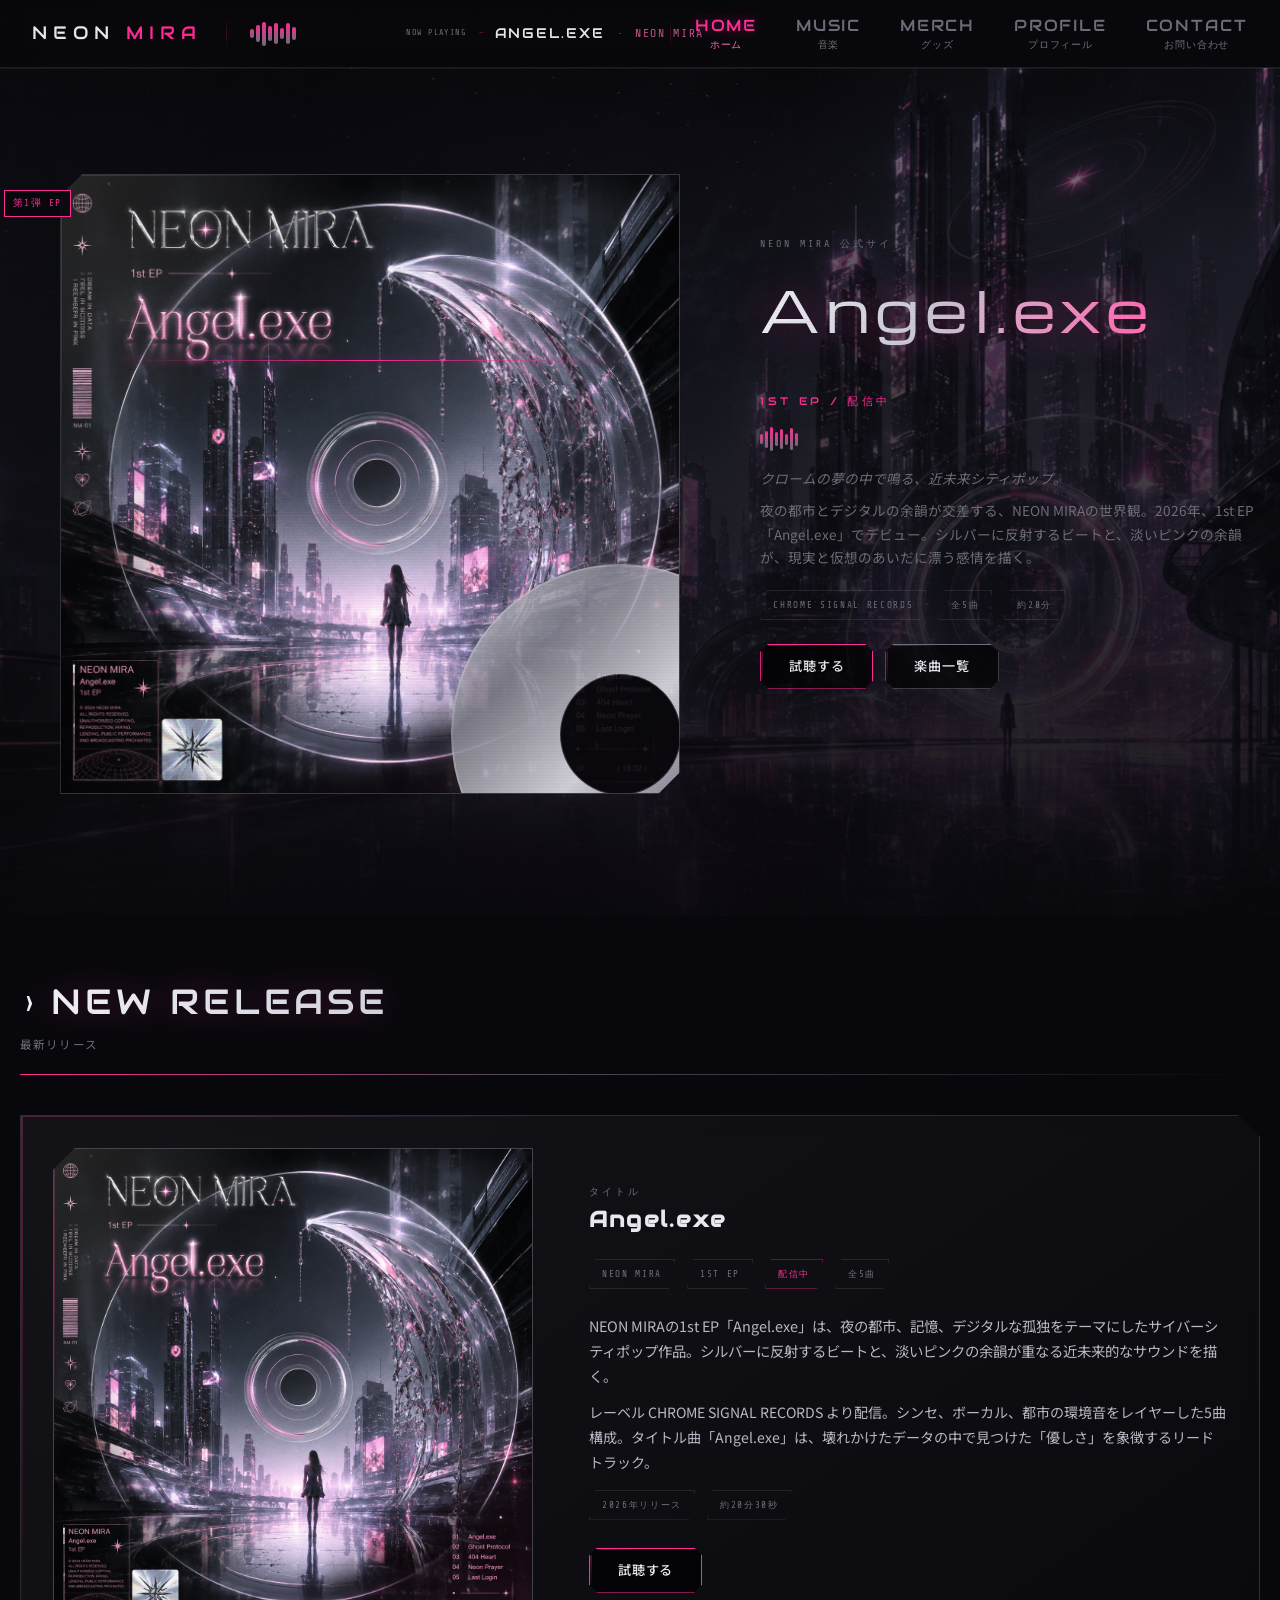
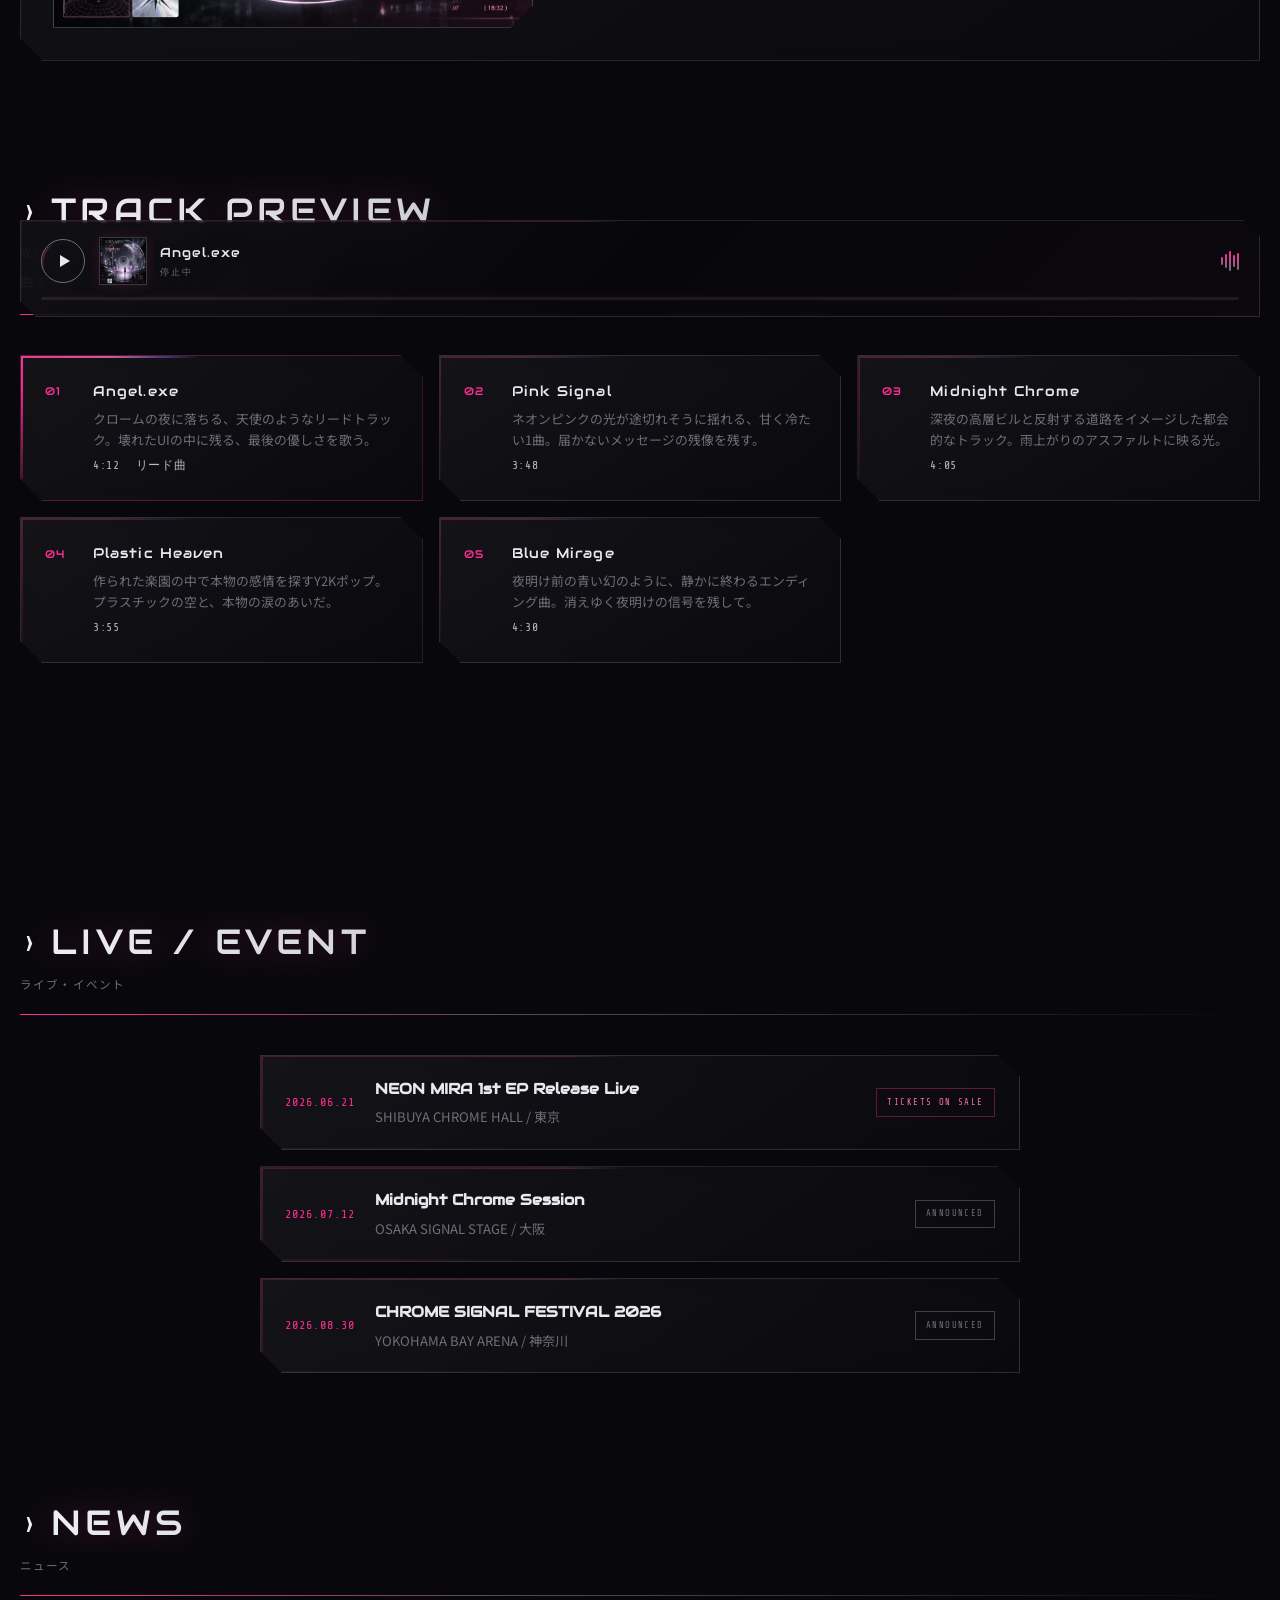
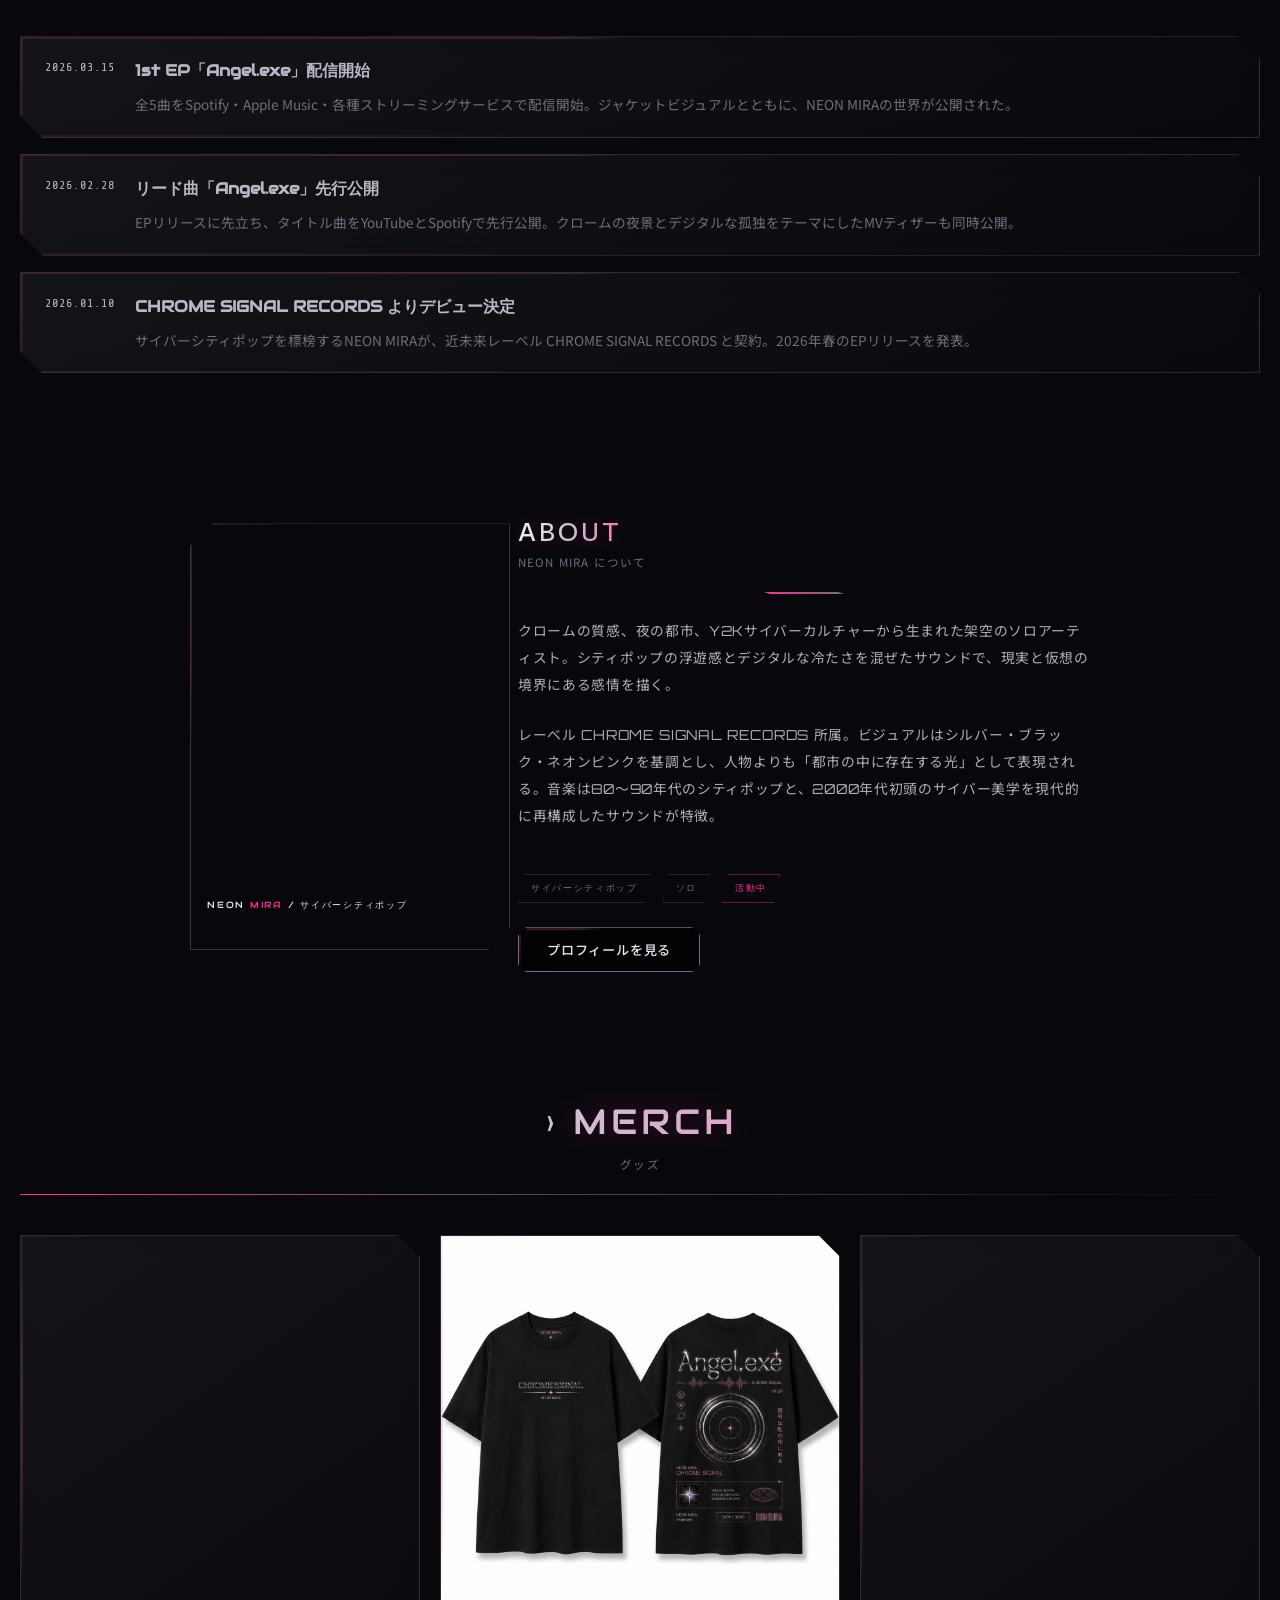
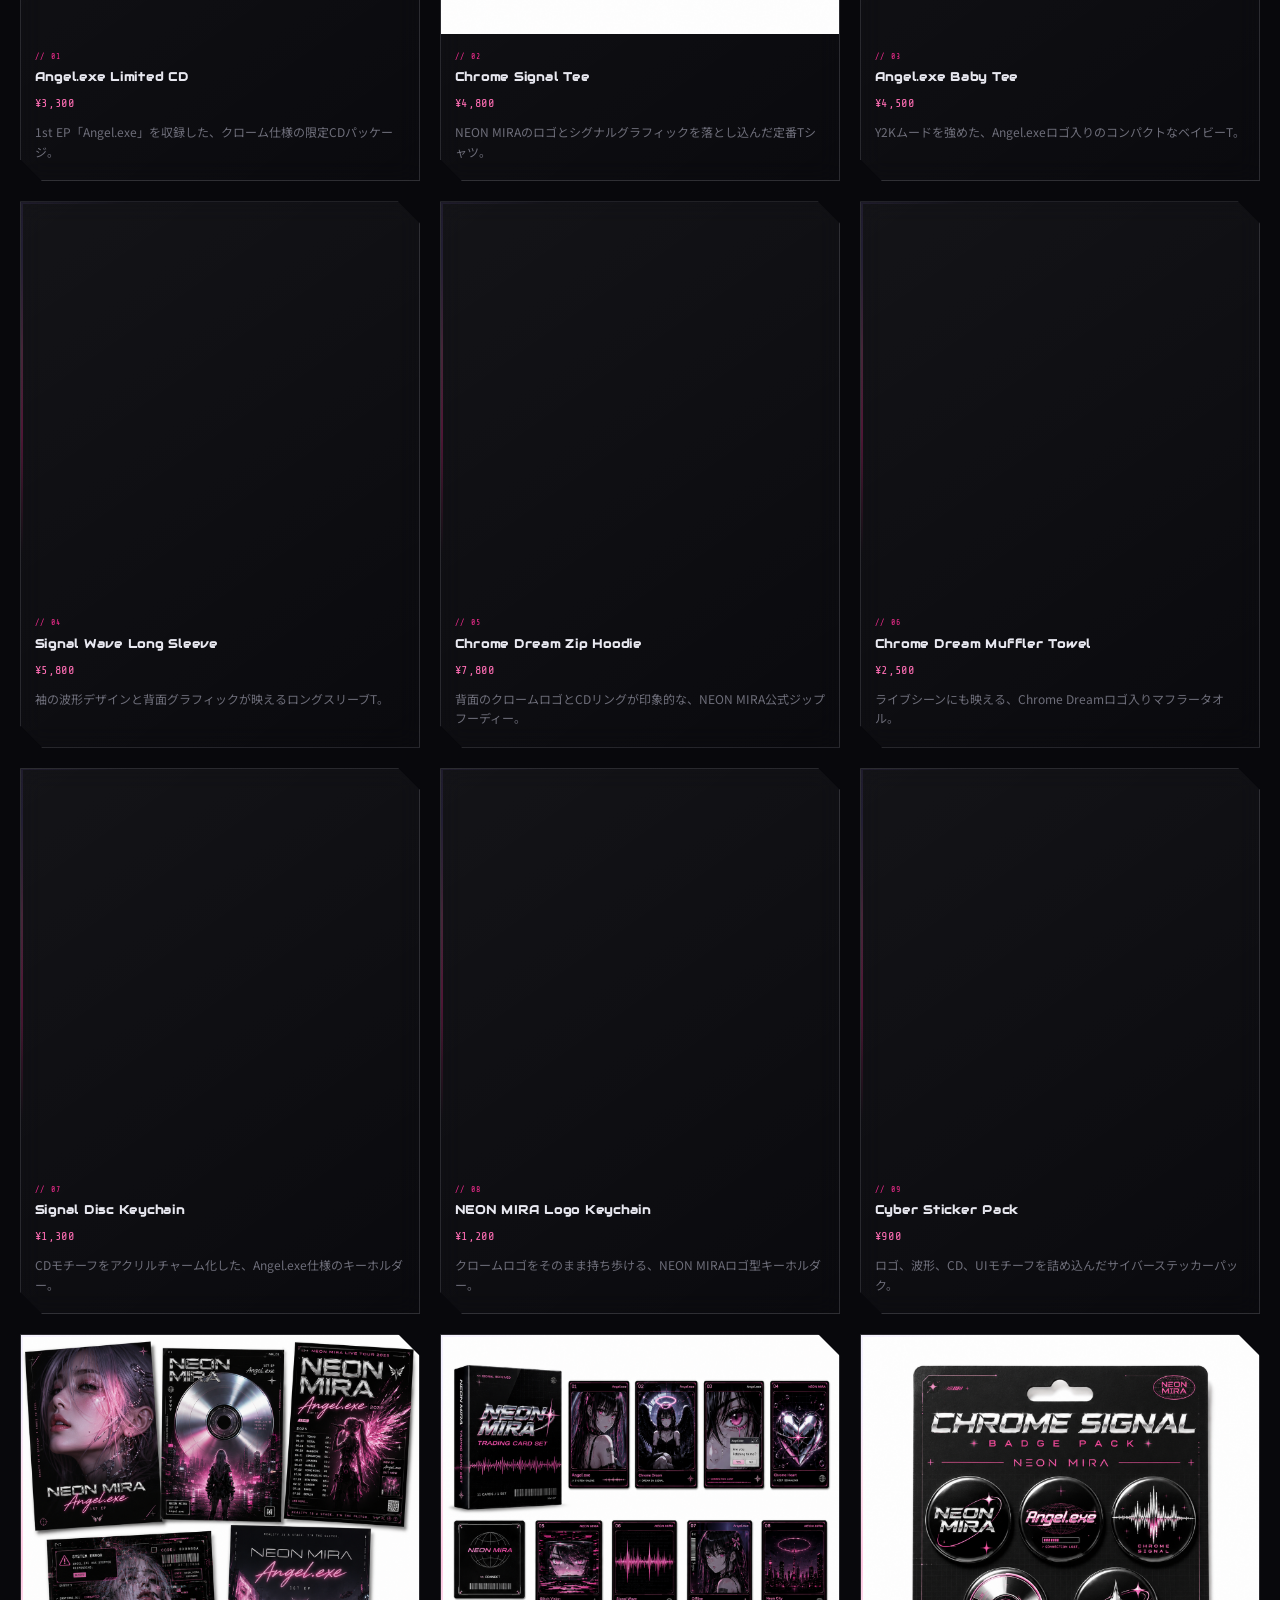
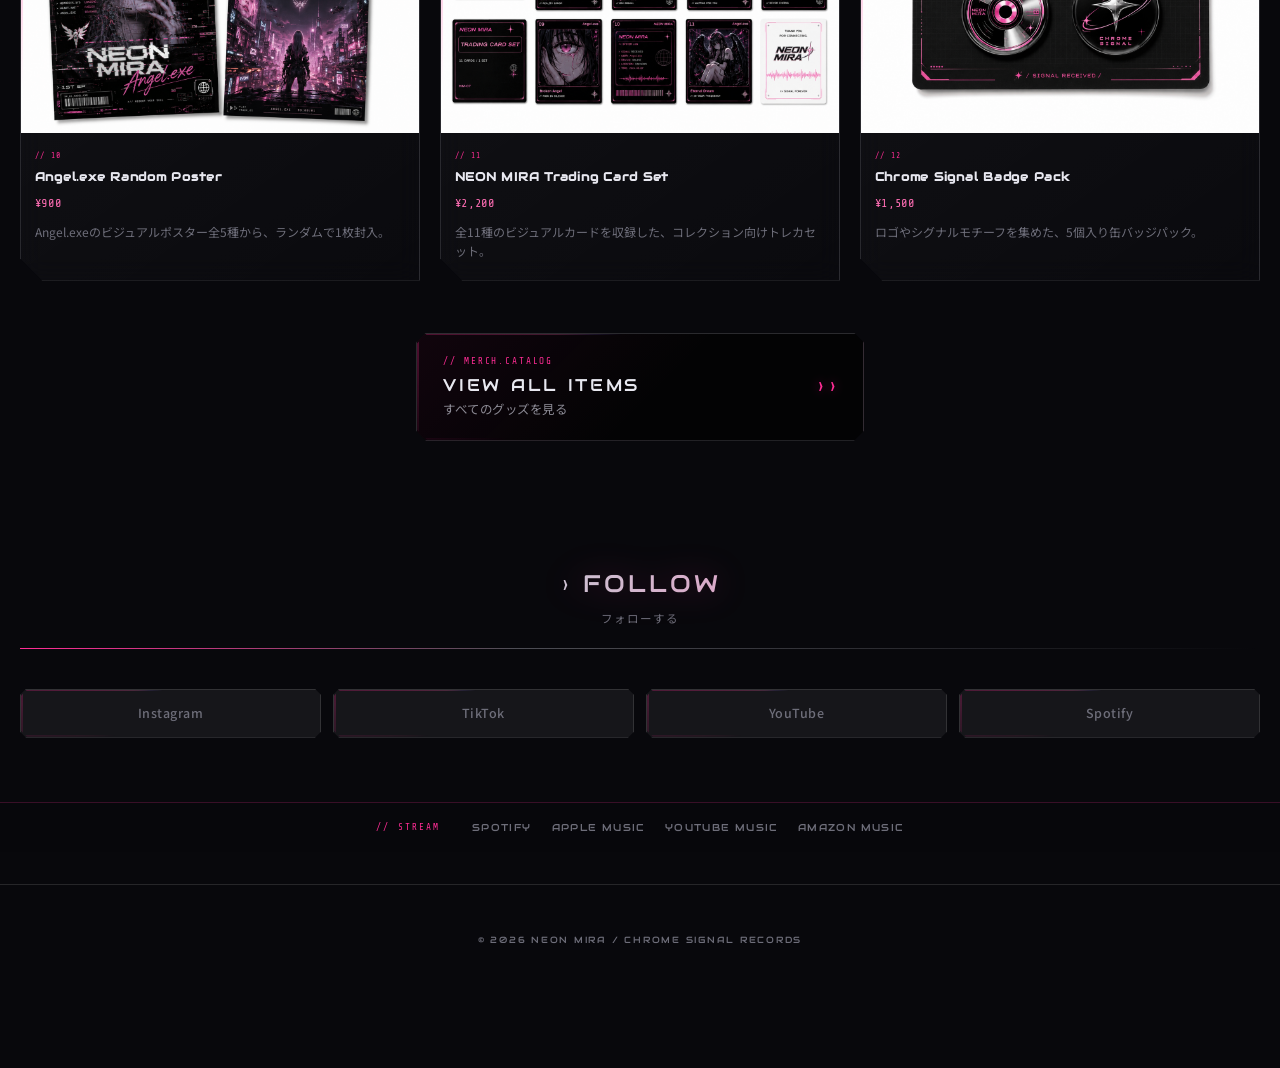
==== commit b48bfce7: "first commit" ====
--- a/index.html
+++ b/index.html
@@ -20,7 +20,7 @@
   <link href="https://fonts.googleapis.com/css2?family=Audiowide&family=M+PLUS+1:wght@400;500;700&family=Michroma&family=Noto+Sans+JP:wght@300;400;500&family=Orbitron:wght@400;500;600&family=Share+Tech+Mono&display=swap" rel="stylesheet">
   <link rel="stylesheet" href="style.css">
 </head>
-<body class="has-sticky-cta">
+<body class="has-sticky-cta has-bottom-nav">
 
   <div class="ambient-bg" aria-hidden="true"></div>
   <div class="scanlines" aria-hidden="true"></div>
@@ -47,10 +47,11 @@
       </span>
     </a>
     <nav class="header-nav" aria-label="メインナビゲーション">
-      <a href="index.html">Home</a>
-      <a href="music.html">Music</a>
-      <a href="profile.html">Profile</a>
-      <a href="contact.html">Contact</a>
+      <a href="index.html"><span class="nav-link__en">Home</span><span class="nav-link__ja">ホーム</span></a>
+      <a href="music.html"><span class="nav-link__en">Music</span><span class="nav-link__ja">音楽</span></a>
+      <a href="merch.html"><span class="nav-link__en">Merch</span><span class="nav-link__ja">グッズ</span></a>
+      <a href="profile.html"><span class="nav-link__en">Profile</span><span class="nav-link__ja">プロフィール</span></a>
+      <a href="contact.html"><span class="nav-link__en">Contact</span><span class="nav-link__ja">お問い合わせ</span></a>
     </nav>
     <button type="button" class="menu-toggle" aria-expanded="false" aria-controls="mobile-menu" aria-label="メニューを開く">
       <span class="menu-toggle__bar" aria-hidden="true"></span>
@@ -66,10 +67,11 @@
     <div class="mobile-menu__inner">
       <p class="mobile-menu__tag">// NAV</p>
       <nav class="mobile-menu__nav" aria-label="モバイルナビゲーション">
-        <a href="index.html">Home</a>
-        <a href="music.html">Music</a>
-        <a href="profile.html">Profile</a>
-        <a href="contact.html">Contact</a>
+        <a href="index.html"><span class="nav-link__en">Home</span><span class="nav-link__ja">ホーム</span></a>
+        <a href="music.html"><span class="nav-link__en">Music</span><span class="nav-link__ja">音楽</span></a>
+        <a href="merch.html"><span class="nav-link__en">Merch</span><span class="nav-link__ja">グッズ</span></a>
+        <a href="profile.html"><span class="nav-link__en">Profile</span><span class="nav-link__ja">プロフィール</span></a>
+        <a href="contact.html"><span class="nav-link__en">Contact</span><span class="nav-link__ja">お問い合わせ</span></a>
       </nav>
     </div>
   </div>
@@ -370,7 +372,7 @@
         </div>
 
         <div class="merch-grid">
-          <article class="glass-card merch-item reveal">
+          <article class="glass-card merch-item merch-item--clickable reveal" tabindex="0" role="button">
             <span class="hover-border" aria-hidden="true"></span>
             <div class="merch-item__visual">
               <img src="images/angel-exe-limited-cd.jpg" alt="Angel.exe Limited CD" width="600" height="600" loading="lazy" decoding="async">
@@ -383,7 +385,7 @@
             </div>
           </article>
 
-          <article class="glass-card merch-item reveal">
+          <article class="glass-card merch-item merch-item--clickable reveal" tabindex="0" role="button">
             <span class="hover-border" aria-hidden="true"></span>
             <div class="merch-item__visual">
               <img src="images/chrome-signal-tee.jpg" alt="Chrome Signal Tee" width="600" height="600" loading="lazy" decoding="async">
@@ -396,7 +398,7 @@
             </div>
           </article>
 
-          <article class="glass-card merch-item reveal">
+          <article class="glass-card merch-item merch-item--clickable reveal" tabindex="0" role="button">
             <span class="hover-border" aria-hidden="true"></span>
             <div class="merch-item__visual">
               <img src="images/angel-exe-baby-tee.jpg" alt="Angel.exe Baby Tee" width="600" height="600" loading="lazy" decoding="async">
@@ -409,7 +411,7 @@
             </div>
           </article>
 
-          <article class="glass-card merch-item reveal">
+          <article class="glass-card merch-item merch-item--clickable reveal" tabindex="0" role="button">
             <span class="hover-border" aria-hidden="true"></span>
             <div class="merch-item__visual">
               <img src="images/signal-wave-long-sleeve.jpg" alt="Signal Wave Long Sleeve" width="600" height="600" loading="lazy" decoding="async">
@@ -422,7 +424,7 @@
             </div>
           </article>
 
-          <article class="glass-card merch-item reveal">
+          <article class="glass-card merch-item merch-item--clickable reveal" tabindex="0" role="button">
             <span class="hover-border" aria-hidden="true"></span>
             <div class="merch-item__visual">
               <img src="images/chrome-dream-zip-hoodie.jpg" alt="Chrome Dream Zip Hoodie" width="600" height="600" loading="lazy" decoding="async">
@@ -435,7 +437,7 @@
             </div>
           </article>
 
-          <article class="glass-card merch-item reveal">
+          <article class="glass-card merch-item merch-item--clickable reveal" tabindex="0" role="button">
             <span class="hover-border" aria-hidden="true"></span>
             <div class="merch-item__visual">
               <img src="images/chrome-dream-muffler-towel.jpg" alt="Chrome Dream Muffler Towel" width="600" height="600" loading="lazy" decoding="async">
@@ -448,7 +450,7 @@
             </div>
           </article>
 
-          <article class="glass-card merch-item reveal">
+          <article class="glass-card merch-item merch-item--clickable reveal" tabindex="0" role="button">
             <span class="hover-border" aria-hidden="true"></span>
             <div class="merch-item__visual">
               <img src="images/signal-disc-keychain.jpg" alt="Signal Disc Keychain" width="600" height="600" loading="lazy" decoding="async">
@@ -461,7 +463,7 @@
             </div>
           </article>
 
-          <article class="glass-card merch-item reveal">
+          <article class="glass-card merch-item merch-item--clickable reveal" tabindex="0" role="button">
             <span class="hover-border" aria-hidden="true"></span>
             <div class="merch-item__visual">
               <img src="images/neon-mira-logo-keychain.jpg" alt="NEON MIRA Logo Keychain" width="600" height="600" loading="lazy" decoding="async">
@@ -474,7 +476,7 @@
             </div>
           </article>
 
-          <article class="glass-card merch-item reveal">
+          <article class="glass-card merch-item merch-item--clickable reveal" tabindex="0" role="button">
             <span class="hover-border" aria-hidden="true"></span>
             <div class="merch-item__visual">
               <img src="images/cyber-sticker-pack.jpg" alt="Cyber Sticker Pack" width="600" height="600" loading="lazy" decoding="async">
@@ -487,7 +489,7 @@
             </div>
           </article>
 
-          <article class="glass-card merch-item reveal">
+          <article class="glass-card merch-item merch-item--clickable reveal" tabindex="0" role="button">
             <span class="hover-border" aria-hidden="true"></span>
             <div class="merch-item__visual">
               <img src="images/angel-exe-poster.jpg" alt="Angel.exe Random Poster" width="600" height="600" loading="lazy" decoding="async">
@@ -500,7 +502,7 @@
             </div>
           </article>
 
-          <article class="glass-card merch-item reveal">
+          <article class="glass-card merch-item merch-item--clickable reveal" tabindex="0" role="button">
             <span class="hover-border" aria-hidden="true"></span>
             <div class="merch-item__visual">
               <img src="images/neon-mira-trading-card-set.jpg" alt="NEON MIRA Trading Card Set" width="600" height="600" loading="lazy" decoding="async">
@@ -513,7 +515,7 @@
             </div>
           </article>
 
-          <article class="glass-card merch-item reveal">
+          <article class="glass-card merch-item merch-item--clickable reveal" tabindex="0" role="button">
             <span class="hover-border" aria-hidden="true"></span>
             <div class="merch-item__visual">
               <img src="images/chrome-signal-badge-pack.jpg" alt="Chrome Signal Badge Pack" width="600" height="600" loading="lazy" decoding="async">
@@ -525,6 +527,19 @@
               <p class="merch-item__desc">ロゴやシグナルモチーフを集めた、5個入り缶バッジパック。</p>
             </div>
           </article>
+        </div>
+
+        <div class="merch-all-cta reveal">
+          <a href="merch.html" class="merch-all-btn">
+            <span class="merch-all-btn__inner">
+              <span class="merch-all-btn__tag">// MERCH.CATALOG</span>
+              <span class="merch-all-btn__label">
+                <span class="merch-all-btn__en">VIEW ALL ITEMS</span>
+                <span class="merch-all-btn__ja">すべてのグッズを見る</span>
+              </span>
+            </span>
+            <span class="merch-all-btn__arrow" aria-hidden="true">››</span>
+          </a>
         </div>
       </div>
     </section>
@@ -564,12 +579,41 @@
     Listen — Angel.exe
   </a>
 
+  <nav class="bottom-nav" aria-label="モバイル下部ナビゲーション">
+    <a href="index.html">Home</a>
+    <a href="music.html">Music</a>
+    <a href="merch.html">Merch</a>
+    <a href="profile.html">Profile</a>
+    <a href="contact.html">Contact</a>
+  </nav>
+
   <footer class="site-footer">
     <div class="container">
       <p>&copy; 2026 NEON MIRA / CHROME SIGNAL RECORDS</p>
     </div>
   </footer>
 
+  <div class="merch-modal" id="merch-modal" aria-hidden="true" role="dialog" aria-labelledby="merch-modal-title">
+    <div class="merch-modal__backdrop"></div>
+    <div class="merch-modal__panel">
+      <div class="merch-modal__bar">
+        <span class="merch-modal__tag">// MERCH.PREVIEW</span>
+        <button type="button" class="merch-modal__close" aria-label="閉じる">×</button>
+      </div>
+      <div class="merch-modal__content">
+        <div class="merch-modal__visual">
+          <img src="" alt="" id="merch-modal-img" width="600" height="600">
+        </div>
+        <div class="merch-modal__info">
+          <p class="merch-modal__num" id="merch-modal-num"></p>
+          <h3 class="merch-modal__title" id="merch-modal-title"></h3>
+          <p class="merch-modal__price" id="merch-modal-price"></p>
+          <p class="merch-modal__desc" id="merch-modal-desc"></p>
+        </div>
+      </div>
+    </div>
+  </div>
+
   <script src="script.js"></script>
 </body>
 </html>
--- a/style.css
+++ b/style.css
@@ -142,6 +142,7 @@
 .hover-border,
 .btn::after,
 .sns-link::after,
+.merch-all-btn::after,
 .player-btn::after,
 .glass-card:not(.track-card):not(.concept-card):not(.news-item):not(.faq-item):not(.feature-card):not(.media-card)::after,
 .music-player::after,
@@ -164,6 +165,8 @@
 .btn:focus-visible::after,
 .sns-link:hover::after,
 .sns-link:focus-visible::after,
+.merch-all-btn:hover::after,
+.merch-all-btn:focus-visible::after,
 .player-btn:hover::after,
 .player-btn:focus-visible::after,
 .player-btn.playing::after,
@@ -938,13 +941,12 @@
 }
 
 .mobile-menu__nav a {
-  font-family: var(--font-display);
-  font-size: clamp(1.85rem, 9vw, 2.6rem);
-  font-weight: 400;
-  letter-spacing: 0.1em;
-  text-transform: uppercase;
+  display: flex;
+  flex-direction: column;
+  gap: 0.3rem;
+  text-decoration: none;
   color: var(--silver-dim);
-  padding: 0.75rem 0;
+  padding: 0.85rem 0;
   border-bottom: 1px solid rgba(255, 255, 255, 0.06);
   opacity: 0;
   transform: translateY(16px);
@@ -955,6 +957,26 @@
     transform 0.4s ease;
 }
 
+.mobile-menu__nav .nav-link__en {
+  font-family: var(--font-display);
+  font-size: clamp(1.85rem, 9vw, 2.6rem);
+  font-weight: 400;
+  letter-spacing: 0.1em;
+  text-transform: uppercase;
+  line-height: 1.1;
+  transition: color 0.25s ease, text-shadow 0.25s ease;
+}
+
+.mobile-menu__nav .nav-link__ja {
+  font-family: var(--font-mono);
+  font-size: clamp(0.65rem, 3.2vw, 0.82rem);
+  font-weight: 400;
+  letter-spacing: 0.1em;
+  color: rgba(184, 184, 196, 0.55);
+  line-height: 1.2;
+  transition: color 0.25s ease;
+}
+
 .mobile-menu.is-open .mobile-menu__nav a {
   opacity: 1;
   transform: translateY(0);
@@ -964,12 +986,19 @@
 .mobile-menu.is-open .mobile-menu__nav a:nth-child(2) { transition-delay: 0.26s; }
 .mobile-menu.is-open .mobile-menu__nav a:nth-child(3) { transition-delay: 0.34s; }
 .mobile-menu.is-open .mobile-menu__nav a:nth-child(4) { transition-delay: 0.42s; }
-
-.mobile-menu__nav a.active,
-.mobile-menu__nav a:hover,
-.mobile-menu__nav a:focus-visible {
+.mobile-menu.is-open .mobile-menu__nav a:nth-child(5) { transition-delay: 0.50s; }
+
+.mobile-menu__nav a.active .nav-link__en,
+.mobile-menu__nav a:hover .nav-link__en,
+.mobile-menu__nav a:focus-visible .nav-link__en {
   color: var(--silver-bright);
   text-shadow: 0 0 20px var(--pink-glow);
+}
+
+.mobile-menu__nav a.active .nav-link__ja,
+.mobile-menu__nav a:hover .nav-link__ja,
+.mobile-menu__nav a:focus-visible .nav-link__ja {
+  color: var(--pink-soft);
 }
 
 body.menu-open {
@@ -986,7 +1015,7 @@
     display: grid;
     grid-template-columns: auto minmax(320px, 1fr) auto;
     align-items: center;
-    height: 60px;
+    height: 68px;
     padding: 0 2rem;
     gap: 1.5rem;
     justify-content: initial;
@@ -1128,23 +1157,64 @@
 
   .header-nav {
     display: flex;
-    gap: 2.25rem;
+    gap: 2rem;
     justify-self: end;
+    align-items: flex-end;
   }
 
   .header-nav a {
-    font-family: var(--font-body);
-    font-size: 0.88rem;
-    font-weight: 500;
-    letter-spacing: 0.08em;
+    display: flex;
+    flex-direction: column;
+    align-items: center;
+    gap: 0.22rem;
+    text-align: center;
+    line-height: 1.2;
+    text-decoration: none;
+    transition: color var(--transition), text-shadow var(--transition);
+  }
+
+  .header-nav .nav-link__en {
+    font-family: var(--font-display);
+    font-size: 0.95rem;
+    font-weight: 400;
+    letter-spacing: 0.12em;
+    text-transform: uppercase;
     color: var(--silver-dim);
     transition: color var(--transition), text-shadow var(--transition);
   }
 
-  .header-nav a:hover,
-  .header-nav a.active {
+  .header-nav .nav-link__ja {
+    font-family: var(--font-mono);
+    font-size: 0.58rem;
+    font-weight: 400;
+    letter-spacing: 0.08em;
+    color: rgba(184, 184, 196, 0.6);
+    transition: color var(--transition);
+  }
+
+  .header-nav a:hover .nav-link__en,
+  .header-nav a.active .nav-link__en {
     color: var(--pink);
     text-shadow: 0 0 12px var(--pink-glow);
+  }
+
+  .header-nav a:hover .nav-link__ja,
+  .header-nav a.active .nav-link__ja {
+    color: var(--pink-soft);
+  }
+}
+
+@media (min-width: 1024px) {
+  .header-nav {
+    gap: 2.4rem;
+  }
+
+  .header-nav .nav-link__en {
+    font-size: 1rem;
+  }
+
+  .header-nav .nav-link__ja {
+    font-size: 0.62rem;
   }
 }
 
@@ -3980,6 +4050,18 @@
   padding-bottom: 4.5rem;
 }
 
+body.has-bottom-nav {
+  padding-bottom: calc(3.5rem + env(safe-area-inset-bottom, 0px));
+}
+
+body.has-sticky-cta.has-bottom-nav {
+  padding-bottom: calc(6.5rem + env(safe-area-inset-bottom, 0px));
+}
+
+body.has-bottom-nav .sticky-cta {
+  bottom: calc(3.75rem + env(safe-area-inset-bottom, 0px));
+}
+
 /* --- Global mini player (index) --- */
 .music-player--global {
   margin-top: 2rem;
@@ -4507,6 +4589,215 @@
   color: var(--silver-dim);
 }
 
+.merch-item--clickable {
+  cursor: pointer;
+}
+
+.merch-item--clickable:focus-visible {
+  outline: 1px solid var(--pink);
+  outline-offset: 2px;
+}
+
+/* --- Merch Preview Modal --- */
+.merch-modal {
+  position: fixed;
+  inset: 0;
+  z-index: 300;
+  display: flex;
+  align-items: center;
+  justify-content: center;
+  padding: 1.25rem;
+  visibility: hidden;
+  opacity: 0;
+  transition: opacity 0.3s ease, visibility 0.3s ease;
+}
+
+.merch-modal.is-open {
+  visibility: visible;
+  opacity: 1;
+}
+
+.merch-modal__backdrop {
+  position: absolute;
+  inset: 0;
+  background: rgba(4, 4, 8, 0.88);
+  backdrop-filter: blur(8px);
+  -webkit-backdrop-filter: blur(8px);
+}
+
+.merch-modal__panel {
+  position: relative;
+  z-index: 1;
+  width: min(720px, 100%);
+  max-height: 90vh;
+  overflow-y: auto;
+  padding: 1.5rem;
+  background: linear-gradient(160deg, rgba(18, 18, 26, 0.98), rgba(8, 8, 12, 0.99));
+  border: 1px solid rgba(255, 45, 149, 0.25);
+  border-left: 2px solid var(--pink);
+  clip-path: polygon(12px 0, 100% 0, 100% calc(100% - 12px), calc(100% - 12px) 100%, 0 100%, 0 12px);
+}
+
+.merch-modal__bar {
+  display: flex;
+  justify-content: space-between;
+  align-items: center;
+  margin-bottom: 1.25rem;
+}
+
+.merch-modal__tag {
+  font-family: var(--font-mono);
+  font-size: 0.58rem;
+  letter-spacing: 0.2em;
+  color: var(--pink);
+}
+
+.merch-modal__close {
+  font-family: var(--font-mono);
+  font-size: 1.25rem;
+  line-height: 1;
+  color: var(--silver-bright);
+  background: none;
+  border: none;
+  cursor: pointer;
+  padding: 0.25rem;
+}
+
+.merch-modal__content {
+  display: grid;
+  gap: 1.5rem;
+  align-items: center;
+}
+
+@media (min-width: 640px) {
+  .merch-modal__content {
+    grid-template-columns: 1fr 1fr;
+    gap: 2rem;
+  }
+}
+
+.merch-modal__visual {
+  overflow: hidden;
+  border: 1px solid rgba(184, 184, 196, 0.25);
+  clip-path: polygon(10px 0, 100% 0, 100% calc(100% - 10px), calc(100% - 10px) 100%, 0 100%, 0 10px);
+}
+
+.merch-modal__visual img {
+  width: 100%;
+  height: auto;
+  display: block;
+}
+
+.merch-modal__num {
+  font-family: var(--font-mono);
+  font-size: 0.55rem;
+  letter-spacing: 0.18em;
+  color: var(--pink);
+  margin-bottom: 0.5rem;
+}
+
+.merch-modal__title {
+  font-family: var(--font-y2k);
+  font-size: 1.1rem;
+  letter-spacing: 0.08em;
+  color: var(--silver-bright);
+  margin-bottom: 0.75rem;
+  line-height: 1.4;
+}
+
+.merch-modal__price {
+  font-family: var(--font-mono);
+  font-size: 0.9rem;
+  letter-spacing: 0.06em;
+  color: var(--pink-soft);
+  margin-bottom: 1rem;
+}
+
+.merch-modal__desc {
+  font-size: 0.88rem;
+  line-height: 1.75;
+  color: var(--silver-dim);
+}
+
+@media (min-width: 768px) {
+  .merch-modal {
+    padding: 2rem;
+  }
+
+  .merch-modal__panel {
+    width: min(920px, 100%);
+    padding: 2rem 2.25rem;
+    clip-path: polygon(16px 0, 100% 0, 100% calc(100% - 16px), calc(100% - 16px) 100%, 0 100%, 0 16px);
+  }
+
+  .merch-modal__content {
+    grid-template-columns: 1.15fr 0.85fr;
+    gap: 2.5rem;
+  }
+
+  .merch-modal__visual {
+    clip-path: polygon(14px 0, 100% 0, 100% calc(100% - 14px), calc(100% - 14px) 100%, 0 100%, 0 14px);
+  }
+
+  .merch-modal__title {
+    font-size: 1.35rem;
+  }
+
+  .merch-modal__price {
+    font-size: 1.05rem;
+  }
+
+  .merch-modal__desc {
+    font-size: 0.95rem;
+  }
+}
+
+@media (min-width: 1024px) {
+  .merch-modal__panel {
+    width: min(1080px, 96vw);
+    padding: 2.5rem 2.75rem;
+    max-height: 92vh;
+  }
+
+  .merch-modal__content {
+    grid-template-columns: 1.25fr 0.75fr;
+    gap: 3rem;
+    align-items: center;
+  }
+
+  .merch-modal__bar {
+    margin-bottom: 1.75rem;
+  }
+
+  .merch-modal__tag {
+    font-size: 0.65rem;
+  }
+
+  .merch-modal__title {
+    font-size: 1.55rem;
+    margin-bottom: 1rem;
+  }
+
+  .merch-modal__price {
+    font-size: 1.15rem;
+    margin-bottom: 1.25rem;
+  }
+
+  .merch-modal__desc {
+    font-size: 1rem;
+    line-height: 1.8;
+  }
+
+  .merch-modal__num {
+    font-size: 0.62rem;
+    margin-bottom: 0.65rem;
+  }
+}
+
+body.merch-open {
+  overflow: hidden;
+}
+
 /* --- Gallery --- */
 .gallery-grid {
   display: grid;
@@ -4568,3 +4859,623 @@
   }
 }
 
+/* --- Bottom Nav (mobile) --- */
+.bottom-nav {
+  display: flex;
+  position: fixed;
+  bottom: 0;
+  left: 0;
+  right: 0;
+  z-index: 85;
+  background: rgba(8, 8, 12, 0.96);
+  border-top: 1px solid rgba(255, 45, 149, 0.22);
+  padding: 0.35rem 0.15rem calc(0.35rem + env(safe-area-inset-bottom, 0px));
+  backdrop-filter: blur(14px);
+  -webkit-backdrop-filter: blur(14px);
+}
+
+.bottom-nav a {
+  flex: 1;
+  min-width: 0;
+  text-align: center;
+  padding: 0.35rem 0.1rem;
+  font-family: var(--font-display);
+  font-size: 0.52rem;
+  letter-spacing: 0.05em;
+  text-transform: uppercase;
+  color: var(--silver-dim);
+  transition: color var(--transition), text-shadow var(--transition);
+}
+
+.bottom-nav a.active,
+.bottom-nav a:hover,
+.bottom-nav a:focus-visible {
+  color: var(--pink-soft);
+  text-shadow: 0 0 10px var(--pink-glow);
+}
+
+@media (min-width: 768px) {
+  .bottom-nav {
+    display: none;
+  }
+
+  body.has-bottom-nav {
+    padding-bottom: 0;
+  }
+
+  body.has-sticky-cta.has-bottom-nav {
+    padding-bottom: 4.5rem;
+  }
+
+  body.has-bottom-nav .sticky-cta {
+    bottom: 1rem;
+  }
+}
+
+.merch-all-cta {
+  display: flex;
+  justify-content: center;
+  margin-top: 2.75rem;
+}
+
+.merch-all-btn {
+  display: inline-flex;
+  align-items: center;
+  gap: 1.25rem;
+  width: min(100%, 26rem);
+  padding: 1.1rem 1.35rem 1.1rem 1.5rem;
+  text-decoration: none;
+  color: var(--silver-bright);
+  background:
+    linear-gradient(135deg, rgba(255, 45, 149, 0.06) 0%, transparent 55%),
+    rgba(0, 0, 0, 0.62);
+  border: 1px solid rgba(184, 184, 196, 0.22);
+  border-radius: 0;
+  clip-path: polygon(
+    10px 0, calc(100% - 10px) 0, 100% 10px,
+    100% calc(100% - 10px), calc(100% - 10px) 100%, 10px 100%,
+    0 calc(100% - 10px), 0 10px
+  );
+  position: relative;
+  overflow: hidden;
+  isolation: isolate;
+  --border-angle: 0deg;
+  transition:
+    color var(--transition),
+    border-color var(--transition),
+    box-shadow var(--transition),
+    background var(--transition);
+}
+
+.merch-all-btn::before {
+  content: '';
+  position: absolute;
+  inset: 0;
+  background: linear-gradient(90deg, transparent 0%, rgba(255, 45, 149, 0.12) 50%, transparent 100%);
+  transform: translateX(-100%);
+  transition: transform 0.55s ease;
+  z-index: 0;
+  pointer-events: none;
+}
+
+.merch-all-btn::after {
+  content: '';
+  position: absolute;
+  inset: 0;
+  padding: 1.5px;
+  background: conic-gradient(
+    from var(--border-angle),
+    transparent 0deg,
+    transparent 248deg,
+    rgba(255, 45, 149, 0.95) 282deg,
+    rgba(255, 110, 180, 0.8) 302deg,
+    rgba(155, 122, 255, 0.45) 318deg,
+    transparent 342deg,
+    transparent 360deg
+  );
+  -webkit-mask: linear-gradient(#fff 0 0) content-box, linear-gradient(#fff 0 0);
+  -webkit-mask-composite: xor;
+  mask-composite: exclude;
+  pointer-events: none;
+  z-index: 1;
+  clip-path: polygon(
+    10px 0, calc(100% - 10px) 0, 100% 10px,
+    100% calc(100% - 10px), calc(100% - 10px) 100%, 10px 100%,
+    0 calc(100% - 10px), 0 10px
+  );
+}
+
+.merch-all-btn:hover,
+.merch-all-btn:focus-visible {
+  border-color: rgba(255, 45, 149, 0.4);
+  box-shadow: 0 0 24px rgba(255, 45, 149, 0.22), inset 0 0 20px rgba(255, 45, 149, 0.04);
+}
+
+.merch-all-btn:hover::before,
+.merch-all-btn:focus-visible::before {
+  transform: translateX(100%);
+}
+
+.merch-all-btn:hover .merch-all-btn__en,
+.merch-all-btn:focus-visible .merch-all-btn__en {
+  color: var(--pink-soft);
+  text-shadow: 0 0 16px var(--pink-glow);
+}
+
+.merch-all-btn:hover .merch-all-btn__ja,
+.merch-all-btn:focus-visible .merch-all-btn__ja {
+  color: var(--silver-bright);
+}
+
+.merch-all-btn:hover .merch-all-btn__arrow,
+.merch-all-btn:focus-visible .merch-all-btn__arrow {
+  transform: translateX(5px);
+  text-shadow: 0 0 14px var(--pink-glow);
+}
+
+.merch-all-btn__inner {
+  display: flex;
+  flex-direction: column;
+  gap: 0.4rem;
+  flex: 1;
+  position: relative;
+  z-index: 2;
+}
+
+.merch-all-btn__tag {
+  font-family: var(--font-mono);
+  font-size: 0.58rem;
+  letter-spacing: 0.2em;
+  color: var(--pink);
+}
+
+.merch-all-btn__label {
+  display: flex;
+  flex-direction: column;
+  gap: 0.2rem;
+}
+
+.merch-all-btn__en {
+  font-family: var(--font-display);
+  font-size: clamp(0.88rem, 3.8vw, 1.05rem);
+  font-weight: 400;
+  letter-spacing: 0.16em;
+  text-transform: uppercase;
+  line-height: 1.2;
+  transition: color var(--transition), text-shadow var(--transition);
+}
+
+.merch-all-btn__ja {
+  font-family: var(--font-body);
+  font-size: 0.78rem;
+  font-weight: 400;
+  letter-spacing: 0.04em;
+  color: rgba(184, 184, 196, 0.75);
+  transition: color var(--transition);
+}
+
+.merch-all-btn__arrow {
+  flex-shrink: 0;
+  font-family: var(--font-mono);
+  font-size: 1.35rem;
+  line-height: 1;
+  color: var(--pink);
+  text-shadow: 0 0 10px var(--pink-glow);
+  transition: transform var(--transition), text-shadow var(--transition);
+  position: relative;
+  z-index: 2;
+}
+
+@media (min-width: 768px) {
+  .merch-all-cta {
+    margin-top: 3.25rem;
+  }
+
+  .merch-all-btn {
+    width: min(100%, 28rem);
+    padding: 1.2rem 1.5rem 1.2rem 1.65rem;
+  }
+}
+
+/* --- Merch Page --- */
+.page-hero--merch {
+  text-align: center;
+  padding-top: 2.5rem;
+  padding-bottom: 2.5rem;
+  background:
+    radial-gradient(ellipse 80% 60% at 50% 0%, rgba(255, 45, 149, 0.1), transparent 70%),
+    linear-gradient(180deg, rgba(8, 8, 12, 0.2), transparent);
+}
+
+.merch-hero__tag {
+  font-family: var(--font-mono);
+  font-size: 0.58rem;
+  letter-spacing: 0.22em;
+  color: var(--pink);
+  margin-bottom: 0.75rem;
+}
+
+.merch-hero__title {
+  text-shadow: 0 0 28px rgba(255, 45, 149, 0.25);
+  margin-bottom: 0.5rem;
+}
+
+.merch-hero__subtitle {
+  color: var(--pink-soft);
+  margin-bottom: 1.25rem;
+}
+
+.merch-hero__copy {
+  max-width: 40rem;
+  margin: 0 auto 1rem;
+  line-height: 1.8;
+}
+
+.merch-hero__en {
+  font-family: var(--font-display);
+  font-size: 0.72rem;
+  letter-spacing: 0.18em;
+  text-transform: uppercase;
+  color: var(--silver-dim);
+}
+
+.merch-product-visual {
+  background: #f4f4f6;
+  border-radius: var(--radius-md);
+  padding: 0.75rem;
+  margin: 0.85rem 0.85rem 0;
+  overflow: hidden;
+}
+
+.merch-product-visual img {
+  width: 100%;
+  height: auto;
+  display: block;
+  object-fit: contain;
+  border-radius: calc(var(--radius-md) - 4px);
+  transition: transform 0.4s ease;
+}
+
+.merch-product-visual--modal {
+  margin: 0;
+  padding: 1rem;
+}
+
+.merch-product-tag {
+  display: inline-block;
+  font-family: var(--font-mono);
+  font-size: 0.5rem;
+  letter-spacing: 0.14em;
+  text-transform: uppercase;
+  color: var(--pink-soft);
+  background: rgba(255, 45, 149, 0.1);
+  border: 1px solid rgba(255, 45, 149, 0.35);
+  padding: 0.25rem 0.5rem;
+  margin-bottom: 0.5rem;
+}
+
+.merch-product-price {
+  font-family: var(--font-mono);
+  font-size: 0.95rem;
+  letter-spacing: 0.06em;
+  color: var(--pink-soft);
+  margin: 0.4rem 0 0.65rem;
+  text-shadow: 0 0 12px rgba(255, 45, 149, 0.2);
+}
+
+/* Featured */
+.merch-featured {
+  display: grid;
+  gap: 1.25rem;
+}
+
+@media (min-width: 768px) {
+  .merch-featured {
+    grid-template-columns: repeat(2, 1fr);
+    gap: 1.5rem;
+  }
+
+  .merch-featured-card--hero {
+    grid-column: span 1;
+  }
+
+  .merch-featured-card--hero:first-child {
+    grid-row: span 2;
+  }
+}
+
+@media (min-width: 1024px) {
+  .merch-featured {
+    grid-template-columns: 1.2fr 1fr 1fr;
+    grid-template-rows: auto auto;
+    align-items: stretch;
+  }
+
+  .merch-featured-card--hero:first-child {
+    grid-row: 1 / 3;
+    grid-column: 1;
+  }
+}
+
+.merch-featured-card {
+  padding: 0;
+  overflow: hidden;
+  display: flex;
+  flex-direction: column;
+}
+
+.merch-featured-card.glass-card {
+  padding: 0;
+}
+
+.merch-featured-card__body {
+  padding: 1rem 1.1rem 1.25rem;
+  text-align: left;
+  flex: 1;
+  display: flex;
+  flex-direction: column;
+}
+
+.merch-featured-card__name {
+  font-family: var(--font-display);
+  font-size: 0.95rem;
+  letter-spacing: 0.06em;
+  line-height: 1.4;
+  color: var(--silver-bright);
+  margin-bottom: 0.25rem;
+}
+
+.merch-featured-card__desc {
+  font-size: 0.82rem;
+  line-height: 1.65;
+  color: var(--silver-dim);
+  margin-bottom: 1rem;
+  flex: 1;
+}
+
+.merch-featured-card--hero .merch-product-visual {
+  margin: 1rem 1rem 0;
+  padding: 1rem;
+}
+
+.merch-featured-card--hero .merch-featured-card__name {
+  font-size: 1.05rem;
+}
+
+.merch-featured-card:hover .merch-product-visual img,
+.merch-product-card:hover .merch-product-visual img {
+  transform: scale(1.04);
+}
+
+.merch-featured-card:hover,
+.merch-product-card:hover {
+  border-color: rgba(255, 45, 149, 0.45);
+  box-shadow: 0 0 24px rgba(255, 45, 149, 0.12);
+}
+
+/* Filter */
+.merch-filter {
+  display: flex;
+  flex-wrap: wrap;
+  gap: 0.5rem;
+  justify-content: center;
+  margin-bottom: 1.5rem;
+}
+
+.merch-filter__btn {
+  font-family: var(--font-mono);
+  font-size: 0.55rem;
+  letter-spacing: 0.14em;
+  color: var(--silver-dim);
+  background: rgba(255, 255, 255, 0.04);
+  border: 1px solid rgba(184, 184, 196, 0.2);
+  padding: 0.45rem 0.7rem;
+  cursor: pointer;
+  transition: color var(--transition), border-color var(--transition), box-shadow var(--transition), background var(--transition);
+}
+
+.merch-filter__btn:hover,
+.merch-filter__btn:focus-visible {
+  color: var(--silver-bright);
+  border-color: rgba(255, 45, 149, 0.35);
+}
+
+.merch-filter__btn.is-active {
+  color: var(--pink-soft);
+  background: rgba(255, 45, 149, 0.12);
+  border-color: rgba(255, 45, 149, 0.55);
+  box-shadow: 0 0 14px var(--pink-glow);
+}
+
+/* Shop Grid */
+.merch-shop-grid {
+  display: grid;
+  grid-template-columns: repeat(2, 1fr);
+  gap: 1rem;
+}
+
+@media (min-width: 640px) {
+  .merch-shop-grid {
+    grid-template-columns: repeat(3, 1fr);
+    gap: 1.25rem;
+  }
+}
+
+@media (min-width: 1024px) {
+  .merch-shop-grid {
+    grid-template-columns: repeat(4, 1fr);
+  }
+}
+
+.merch-product-card {
+  padding: 0;
+  overflow: hidden;
+  display: flex;
+  flex-direction: column;
+}
+
+.merch-product-card.glass-card {
+  padding: 0;
+}
+
+.merch-product-card.is-hidden {
+  display: none;
+}
+
+.merch-product-card__body {
+  padding: 0.85rem 0.85rem 1rem;
+  text-align: left;
+  flex: 1;
+  display: flex;
+  flex-direction: column;
+}
+
+.merch-product-name {
+  font-family: var(--font-display);
+  font-size: 0.78rem;
+  letter-spacing: 0.05em;
+  line-height: 1.4;
+  color: var(--silver-bright);
+  margin-bottom: 0.25rem;
+}
+
+.merch-product-cat {
+  font-family: var(--font-mono);
+  font-size: 0.48rem;
+  letter-spacing: 0.12em;
+  text-transform: uppercase;
+  color: var(--silver-dim);
+  margin-bottom: 0.35rem;
+}
+
+.merch-product-desc {
+  font-size: 0.72rem;
+  line-height: 1.6;
+  color: var(--silver-dim);
+  margin-bottom: 0.85rem;
+  flex: 1;
+}
+
+.merch-card-actions {
+  display: flex;
+  flex-direction: row;
+  flex-wrap: wrap;
+  gap: 0.5rem;
+  margin-top: auto;
+  width: 100%;
+}
+
+.merch-card-actions .btn {
+  flex: 1 1 calc(50% - 0.25rem);
+  min-width: 0;
+  justify-content: center;
+  font-size: 0.52rem;
+  padding: 0.55rem 0.4rem;
+  letter-spacing: 0.08em;
+}
+
+.merch-cart-btn,
+.merch-view-btn {
+  margin-top: 0;
+}
+
+.merch-cart-btn__icon {
+  display: none;
+  flex-shrink: 0;
+}
+
+.merch-cart-btn__text {
+  display: inline;
+}
+
+@media (max-width: 767px) {
+  .merch-cart-btn__icon {
+    display: block;
+  }
+
+  .merch-cart-btn__text {
+    display: none;
+  }
+
+  .merch-cart-btn {
+    flex: 0 0 2.75rem;
+    padding: 0.55rem;
+  }
+
+  .merch-view-btn {
+    flex: 1 1 auto;
+  }
+}
+
+/* Notice & CTA */
+.merch-notice {
+  max-width: 760px;
+  margin: 0 auto;
+  padding: 1.5rem;
+  position: relative;
+}
+
+.merch-notice__title {
+  margin-bottom: 1rem;
+}
+
+.merch-notice__body p {
+  font-size: 0.88rem;
+  line-height: 1.75;
+  color: var(--silver-dim);
+  margin-bottom: 0.75rem;
+}
+
+.merch-notice__body p:last-child {
+  margin-bottom: 0;
+}
+
+.merch-cta {
+  display: flex;
+  flex-direction: column;
+  align-items: center;
+  gap: 0.75rem;
+}
+
+@media (min-width: 480px) {
+  .merch-cta {
+    flex-direction: row;
+    justify-content: center;
+    gap: 1rem;
+  }
+}
+
+/* Toast */
+.merch-toast {
+  position: fixed;
+  bottom: calc(4.25rem + env(safe-area-inset-bottom, 0px));
+  left: 50%;
+  transform: translateX(-50%) translateY(12px);
+  z-index: 200;
+  padding: 0.65rem 1.1rem;
+  font-family: var(--font-mono);
+  font-size: 0.62rem;
+  letter-spacing: 0.1em;
+  color: var(--silver-bright);
+  background: rgba(8, 8, 12, 0.94);
+  border: 1px solid rgba(255, 45, 149, 0.45);
+  box-shadow: 0 4px 20px rgba(0, 0, 0, 0.45), 0 0 16px rgba(255, 45, 149, 0.15);
+  opacity: 0;
+  visibility: hidden;
+  transition: opacity 0.25s ease, transform 0.25s ease, visibility 0.25s ease;
+  pointer-events: none;
+  white-space: nowrap;
+}
+
+.merch-toast.is-visible {
+  opacity: 1;
+  visibility: visible;
+  transform: translateX(-50%) translateY(0);
+}
+
+@media (min-width: 768px) {
+  .merch-toast {
+    bottom: 2rem;
+  }
+}
+
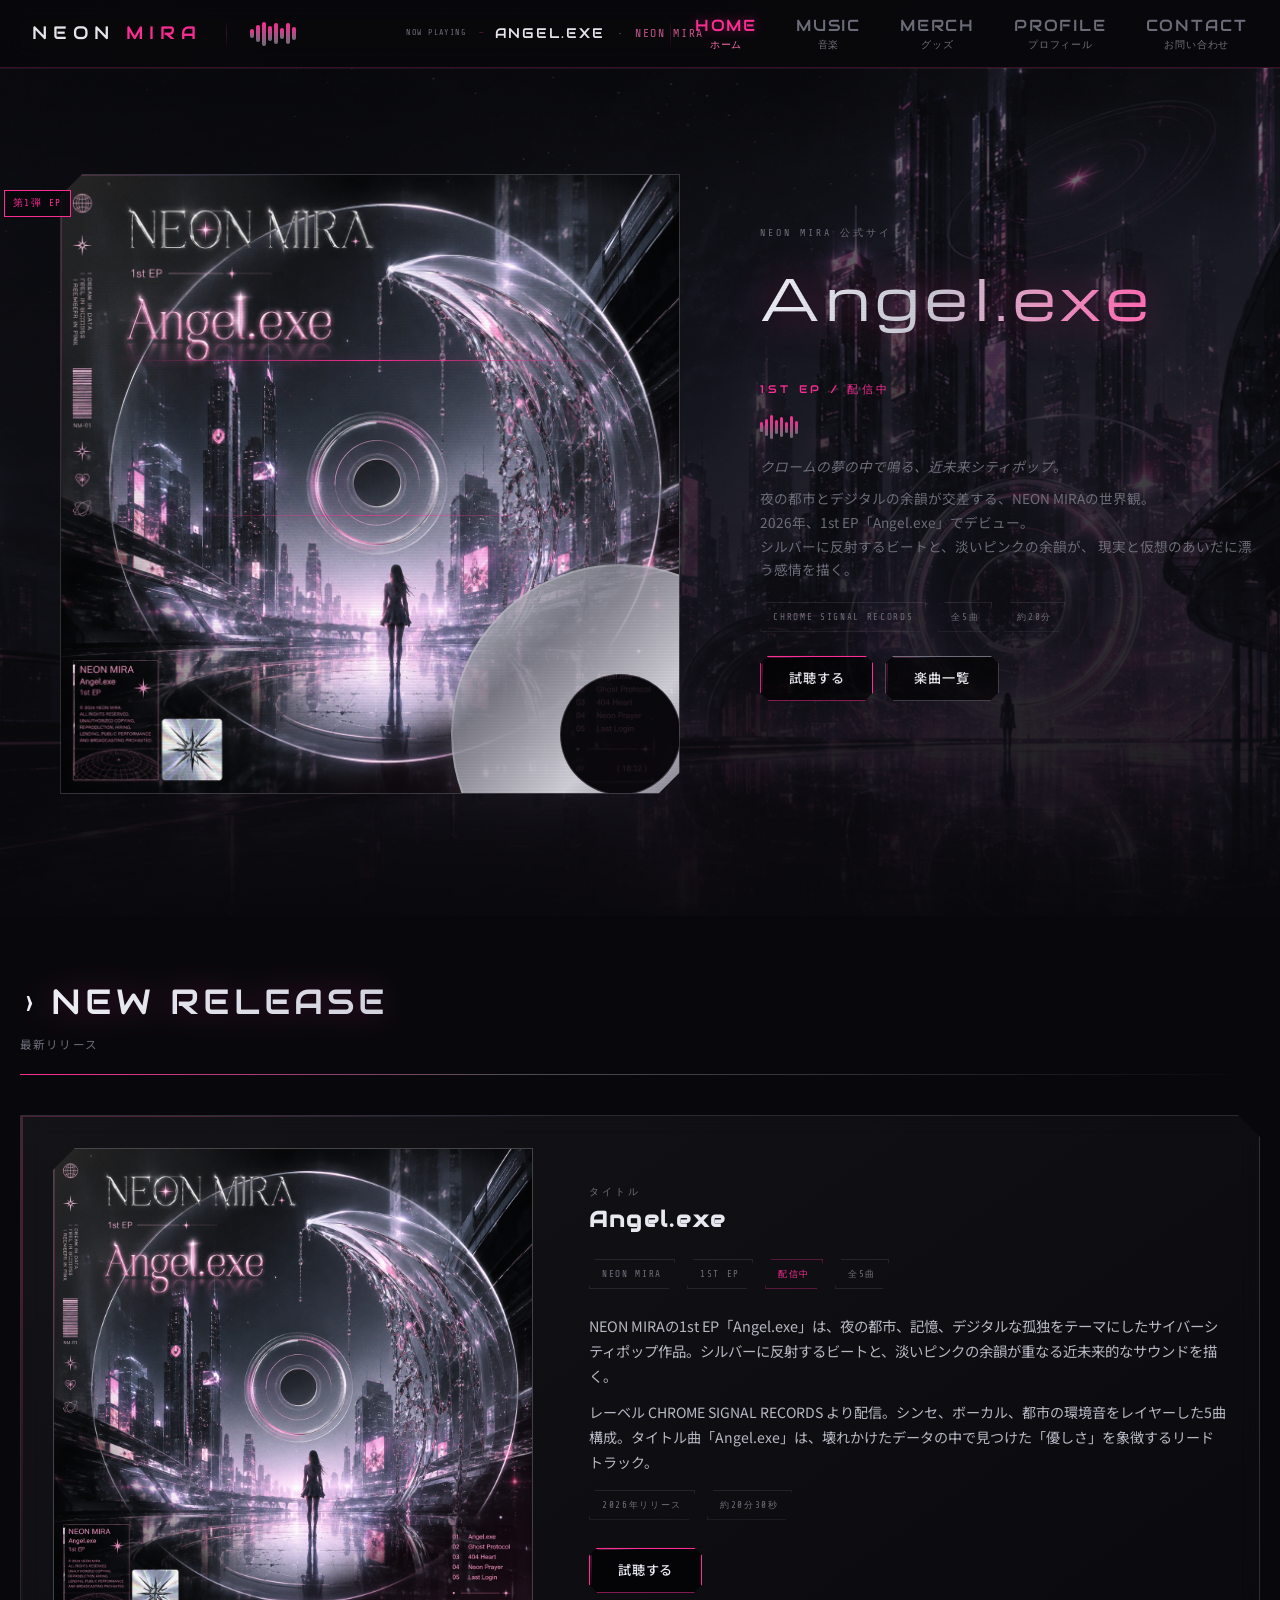
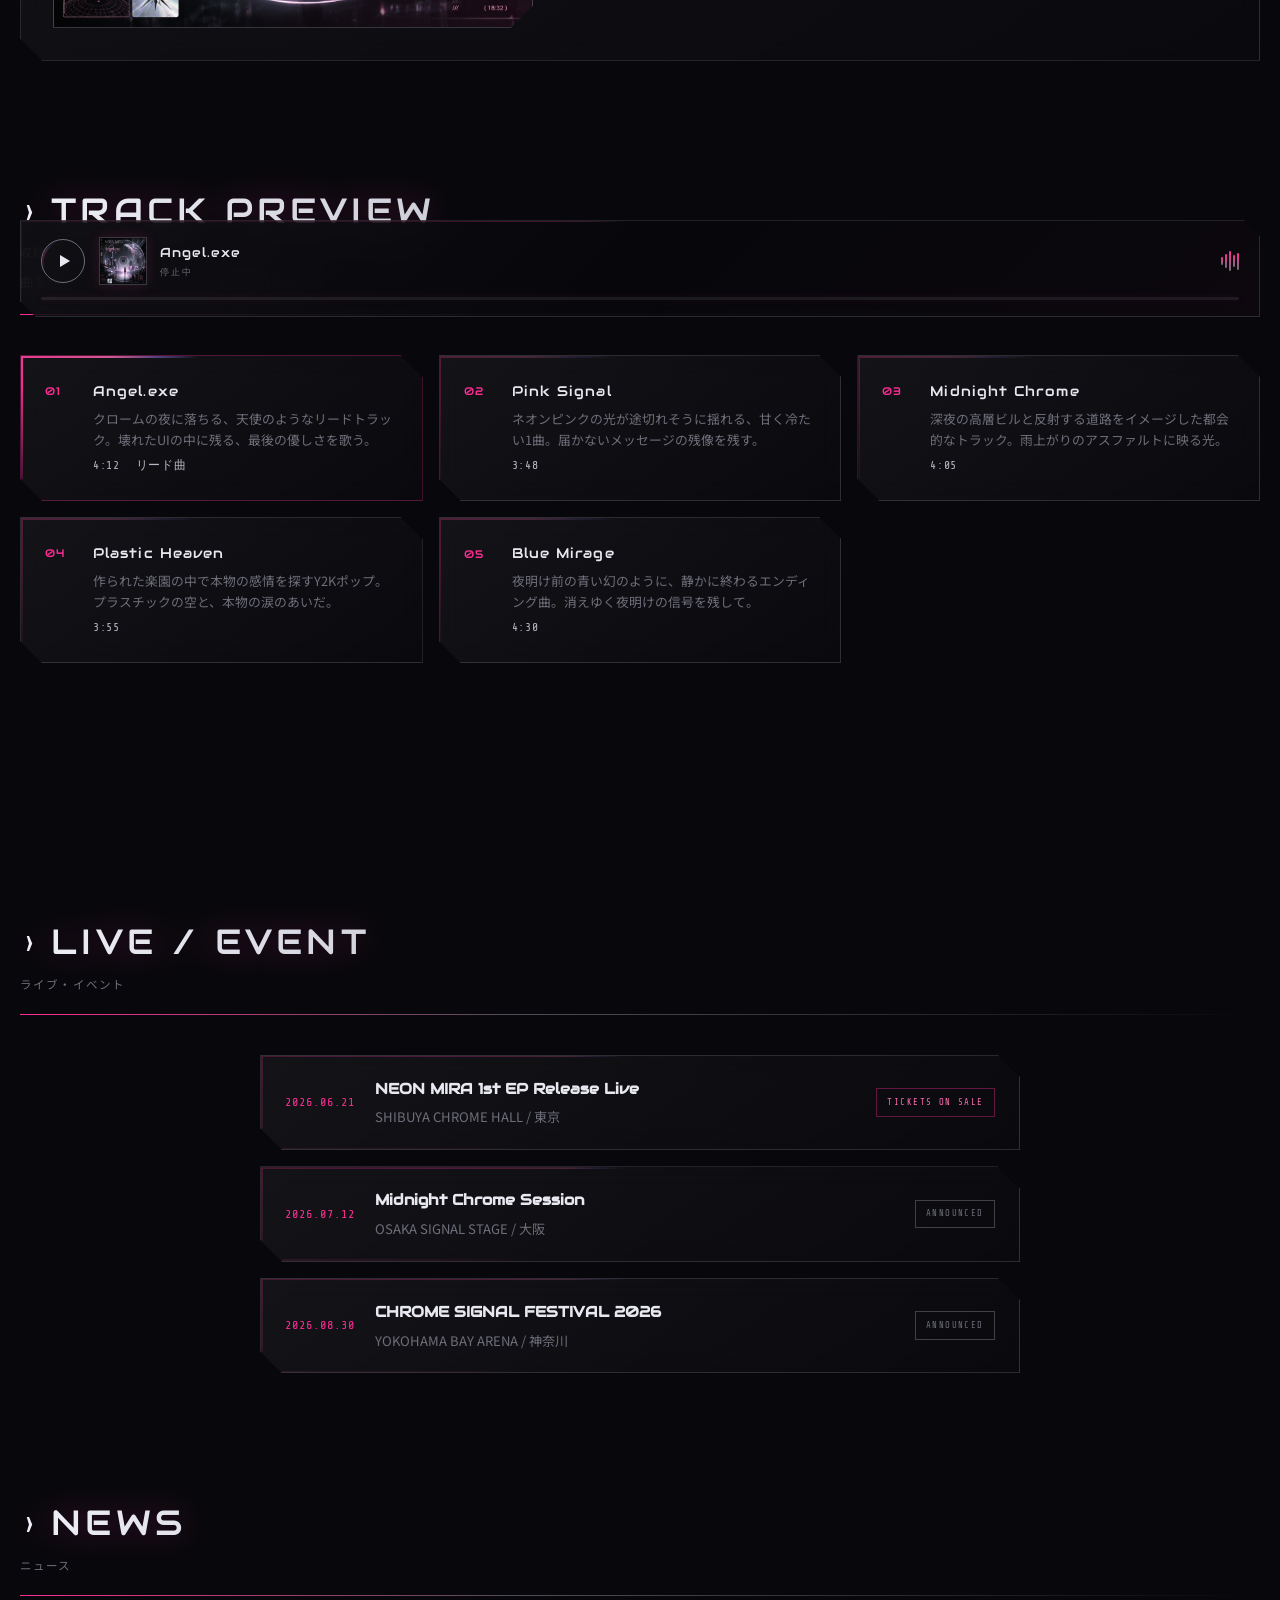
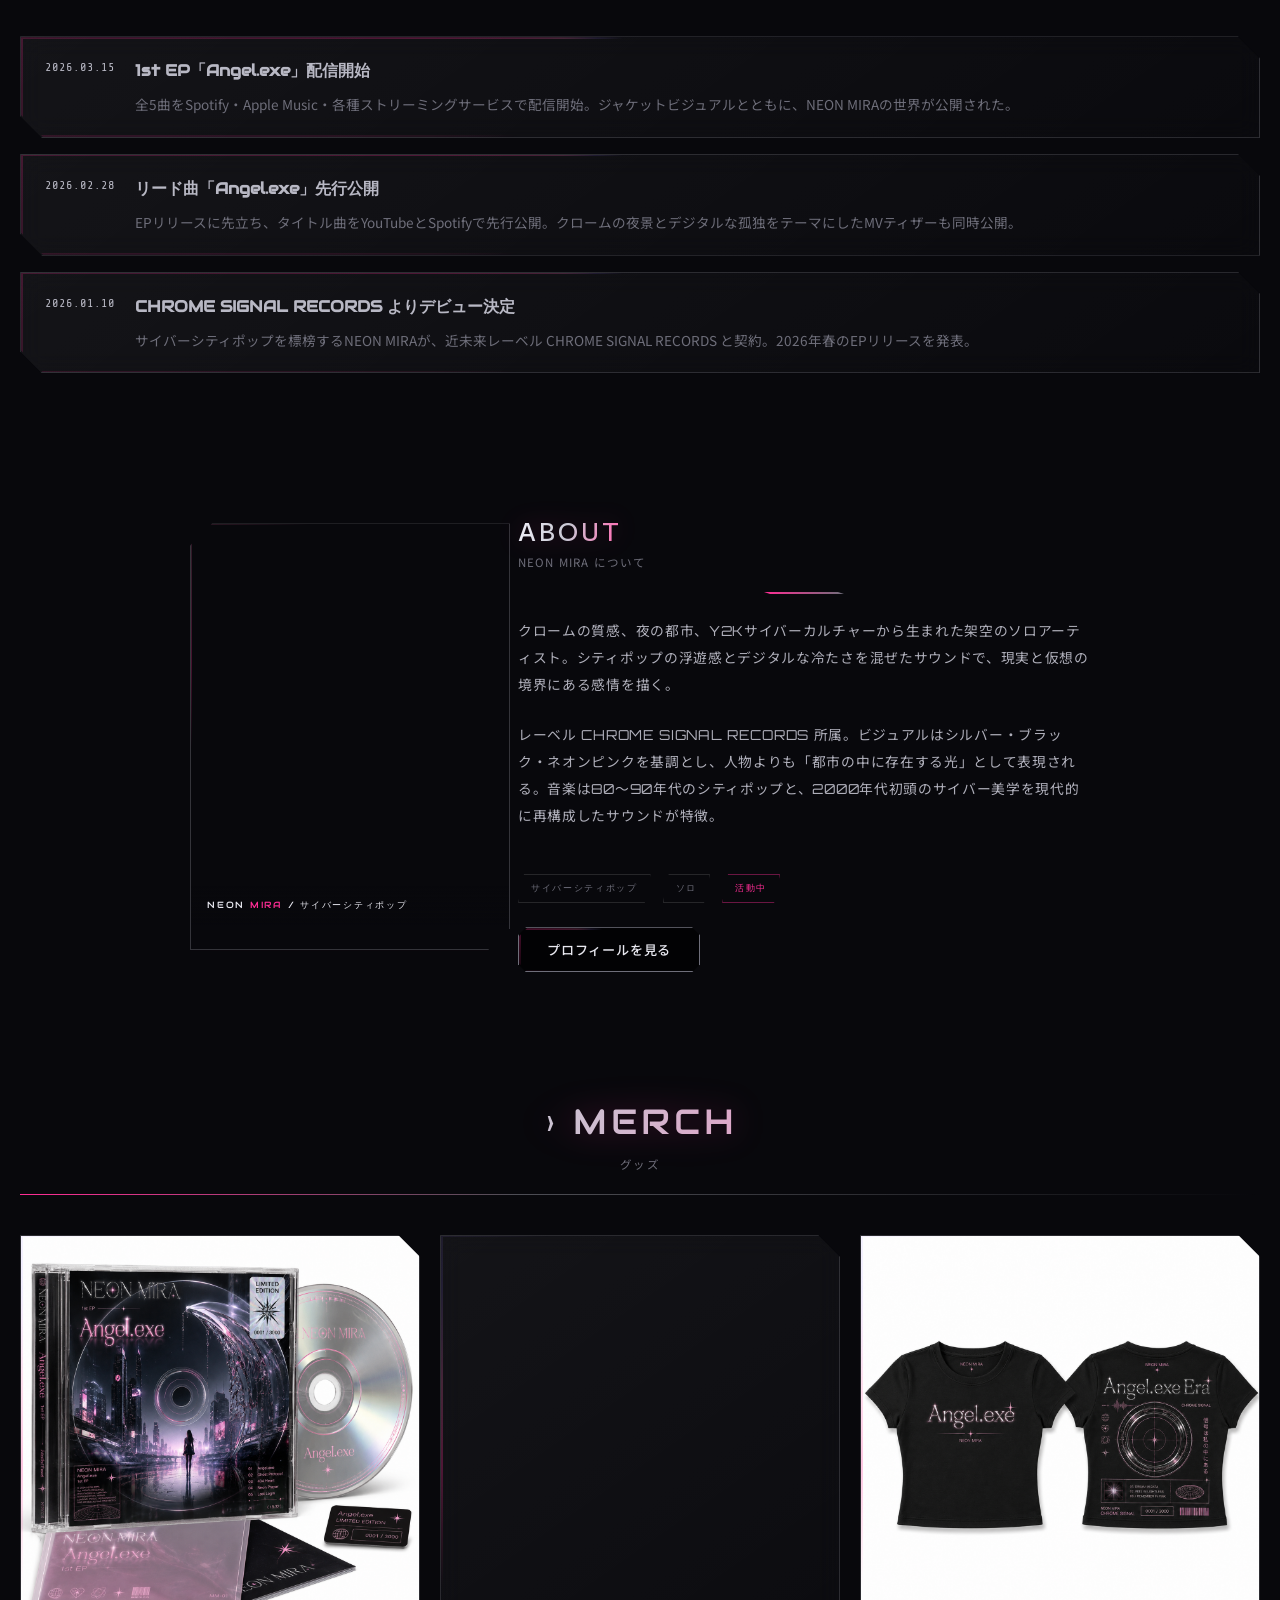
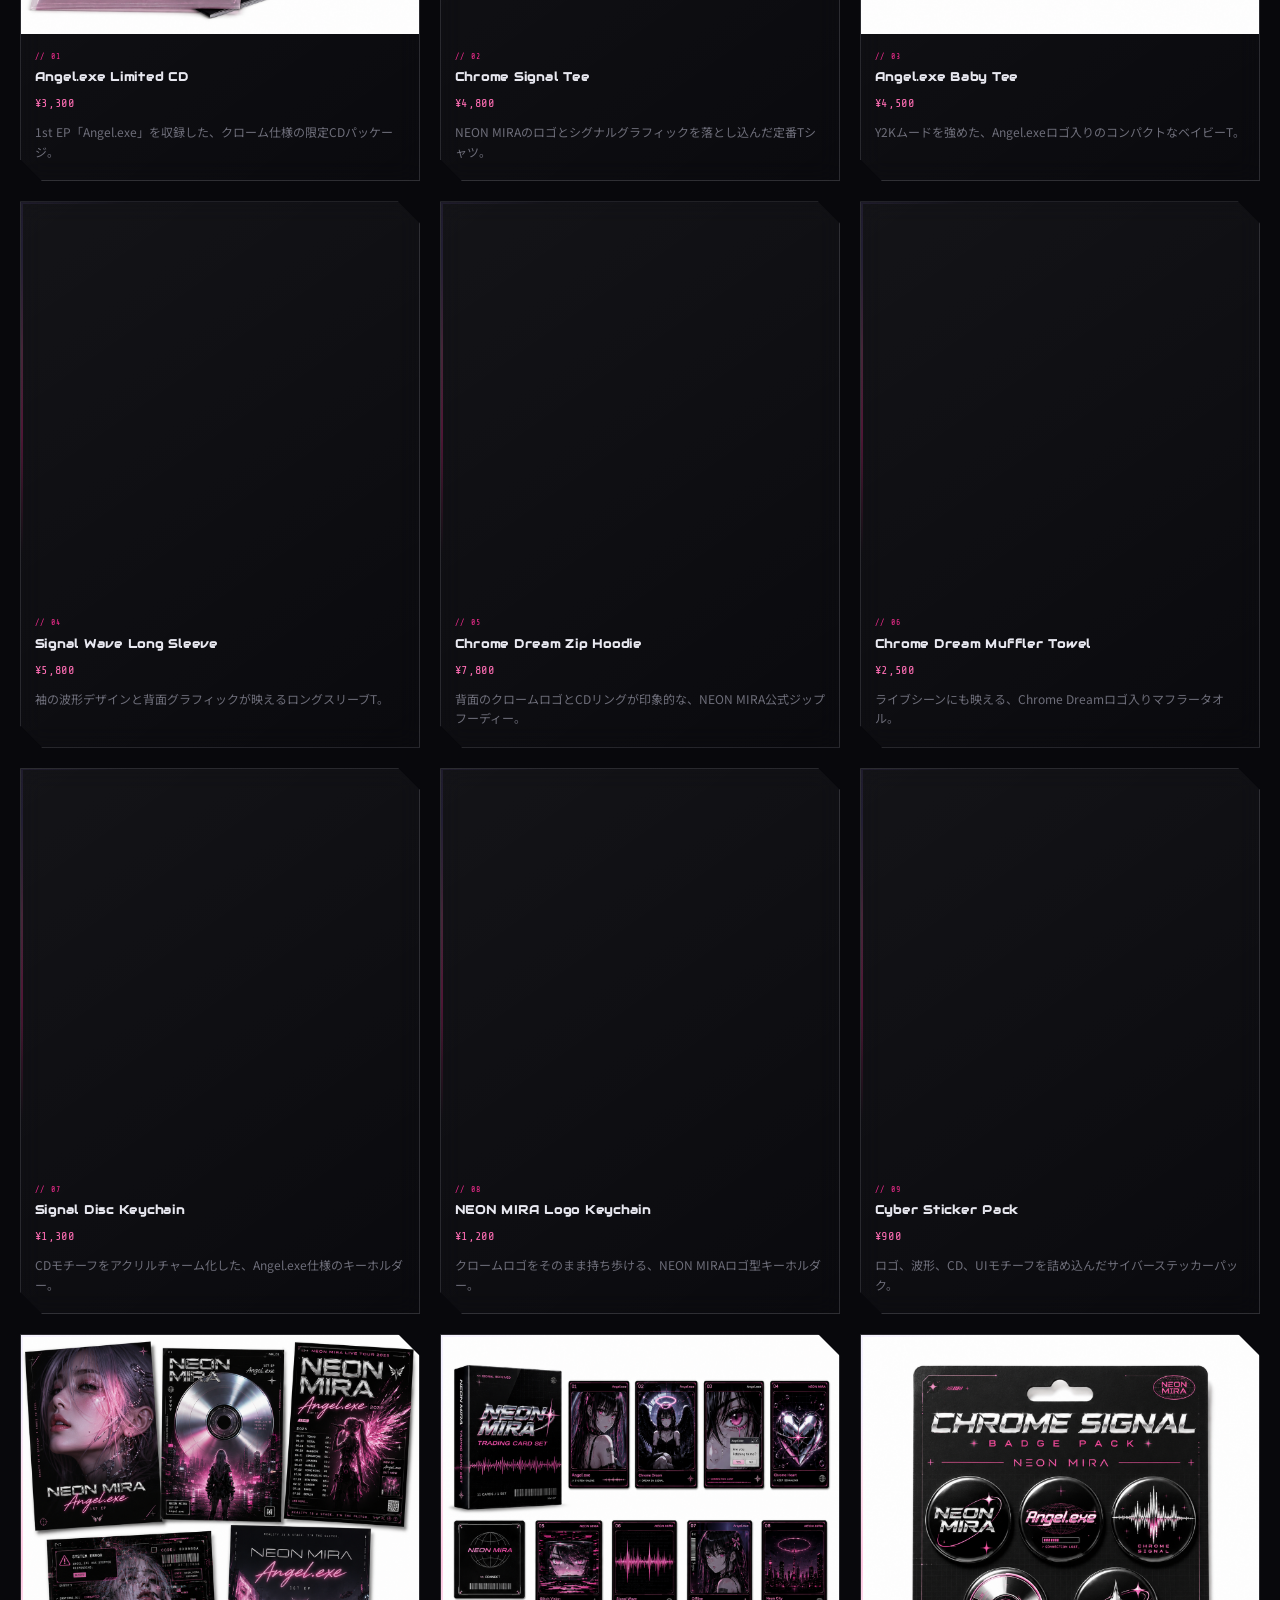
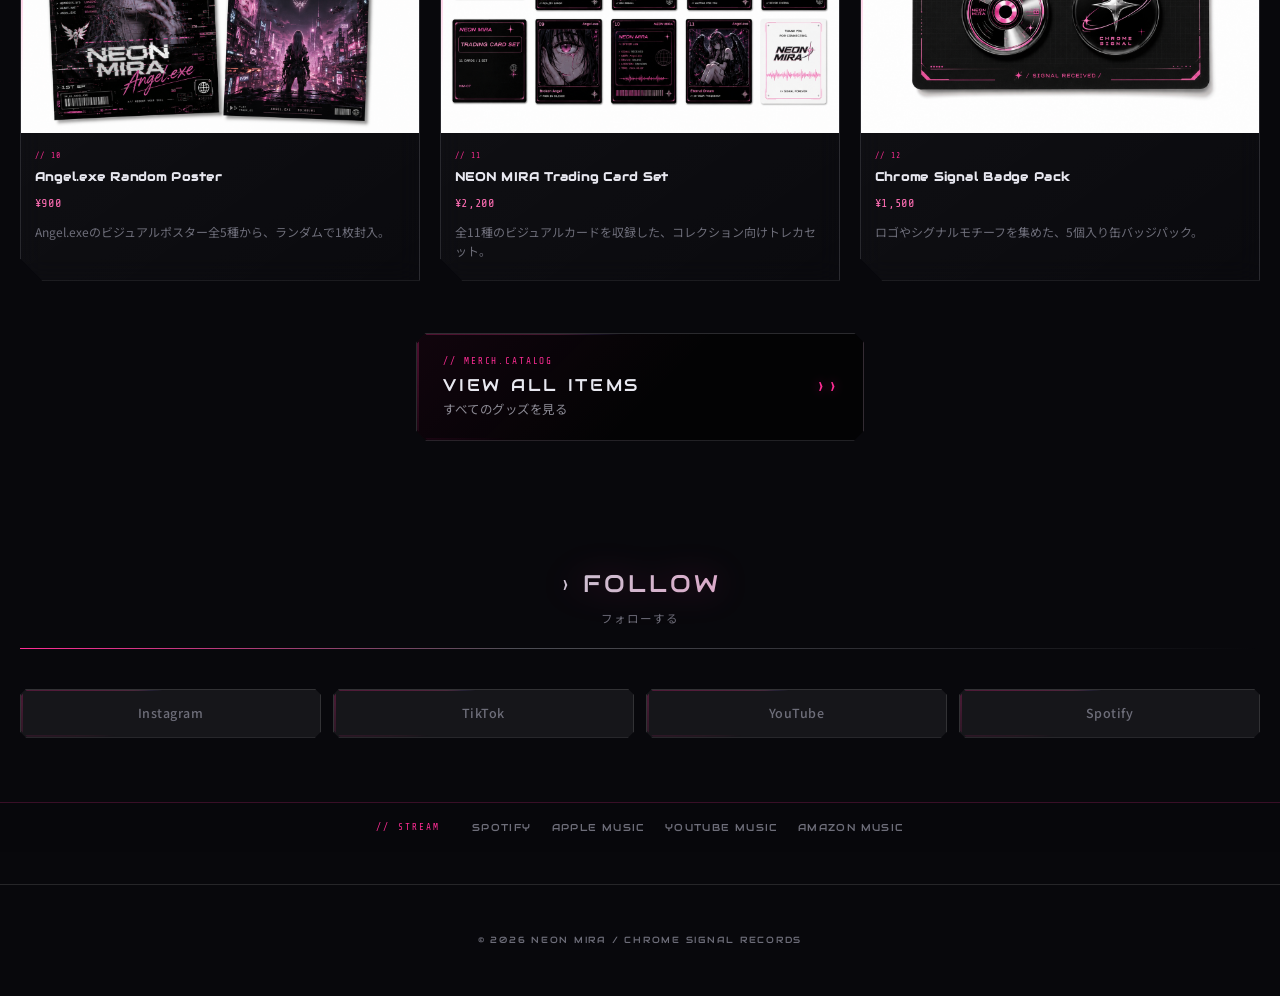
==== commit 740ecd43: "update" ====
--- a/index.html
+++ b/index.html
@@ -20,7 +20,7 @@
   <link href="https://fonts.googleapis.com/css2?family=Audiowide&family=M+PLUS+1:wght@400;500;700&family=Michroma&family=Noto+Sans+JP:wght@300;400;500&family=Orbitron:wght@400;500;600&family=Share+Tech+Mono&display=swap" rel="stylesheet">
   <link rel="stylesheet" href="style.css">
 </head>
-<body class="has-sticky-cta has-bottom-nav">
+<body>
 
   <div class="ambient-bg" aria-hidden="true"></div>
   <div class="scanlines" aria-hidden="true"></div>
@@ -119,7 +119,12 @@
             </div>
 
             <p class="hero-copy">クロームの夢の中で鳴る、近未来シティポップ。</p>
-            <p class="text-ja">夜の都市とデジタルの余韻が交差する、NEON MIRAの世界観。2026年、1st EP「Angel.exe」でデビュー。シルバーに反射するビートと、淡いピンクの余韻が、現実と仮想のあいだに漂う感情を描く。</p>
+            <p class="text-ja home-hero__lead">
+              <span class="home-hero__line">夜の都市とデジタルの余韻が交差する、NEON MIRAの世界観。</span>
+              <span class="home-hero__line">2026年、1st EP「Angel.exe」でデビュー。</span>
+              <span class="home-hero__line home-hero__line--3a">シルバーに反射するビートと、淡いピンクの余韻が、</span>
+              <span class="home-hero__line home-hero__line--3b">現実と仮想のあいだに漂う感情を描く。</span>
+            </p>
 
             <div class="release-meta" style="margin: 1.25rem 0;">
               <span class="meta-tag">CHROME SIGNAL RECORDS</span>
@@ -574,19 +579,6 @@
     </div>
   </aside>
 
-  <a href="music.html" class="sticky-cta">
-    <span class="sticky-cta__dot" aria-hidden="true"></span>
-    Listen — Angel.exe
-  </a>
-
-  <nav class="bottom-nav" aria-label="モバイル下部ナビゲーション">
-    <a href="index.html">Home</a>
-    <a href="music.html">Music</a>
-    <a href="merch.html">Merch</a>
-    <a href="profile.html">Profile</a>
-    <a href="contact.html">Contact</a>
-  </nav>
-
   <footer class="site-footer">
     <div class="container">
       <p>&copy; 2026 NEON MIRA / CHROME SIGNAL RECORDS</p>
--- a/style.css
+++ b/style.css
@@ -1431,6 +1431,59 @@
   text-align: center;
 }
 
+.home-hero__lead {
+  max-width: 36rem;
+  margin-left: auto;
+  margin-right: auto;
+}
+
+.home-hero__line {
+  display: block;
+}
+
+@media (min-width: 768px) {
+  .home-hero__line--3a,
+  .home-hero__line--3b {
+    display: inline;
+    white-space: normal;
+    font-size: inherit;
+    letter-spacing: inherit;
+    line-height: inherit;
+  }
+}
+
+@media (max-width: 767px) {
+  .hero--home > .container {
+    padding-left: 0.75rem;
+    padding-right: 0.75rem;
+  }
+
+  .hero--home .hero__text {
+    padding-left: 0;
+    padding-right: 0;
+  }
+
+  .hero--home .hero-copy {
+    font-size: clamp(0.92rem, 4.2vw, 1.05rem);
+    line-height: 1.7;
+    max-width: 100%;
+    margin-bottom: 0.15rem;
+  }
+
+  .home-hero__lead {
+    max-width: 100%;
+    line-height: 1.85;
+    margin-top: 0.65rem;
+  }
+
+  .home-hero__line {
+    white-space: nowrap;
+    font-size: clamp(0.58rem, 2.85vw, 0.85rem);
+    letter-spacing: -0.02em;
+    line-height: 1.85;
+  }
+}
+
 .hero__headline {
   position: relative;
   z-index: 2;
@@ -1656,6 +1709,38 @@
   z-index: 1;
 }
 
+.profile-hero__lead {
+  margin-top: 1rem;
+  max-width: 36rem;
+  margin-left: auto;
+  margin-right: auto;
+}
+
+.profile-hero__line {
+  display: block;
+  white-space: nowrap;
+  font-size: clamp(0.52rem, 3.15vw, 0.72rem);
+  letter-spacing: -0.02em;
+  line-height: 1.9;
+}
+
+@media (min-width: 768px) {
+  .profile-hero__lead {
+    max-width: none;
+    white-space: nowrap;
+    font-size: clamp(0.68rem, 0.95vw, 0.82rem);
+    letter-spacing: 0.01em;
+  }
+
+  .profile-hero__line {
+    display: inline;
+    white-space: nowrap;
+    font-size: inherit;
+    letter-spacing: inherit;
+    line-height: inherit;
+  }
+}
+
 .page-hero--visual {
   padding: 4rem 0 3rem;
   min-height: 220px;
@@ -1673,6 +1758,31 @@
 .page-hero--music {
   margin-bottom: 0;
   border-bottom: 1px solid var(--glass-border);
+}
+
+.music-hero__lead {
+  margin-top: 1rem;
+  max-width: 36rem;
+  margin-left: auto;
+  margin-right: auto;
+}
+
+.music-hero__line {
+  display: block;
+}
+
+@media (max-width: 767px) {
+  .music-hero__lead {
+    max-width: 100%;
+    line-height: 1.9;
+  }
+
+  .music-hero__line {
+    white-space: nowrap;
+    font-size: clamp(0.5rem, 2.85vw, 0.72rem);
+    letter-spacing: -0.02em;
+    line-height: 1.9;
+  }
 }
 
 .page-hero--music .hero-bg__img {
@@ -3421,6 +3531,11 @@
 
   .hero__text {
     text-align: left;
+  }
+
+  .home-hero__lead {
+    margin-left: 0;
+    margin-right: auto;
   }
 
   .hero__headline {
@@ -3995,71 +4110,9 @@
   }
 }
 
-/* --- Sticky CTA (mobile) --- */
+/* --- Sticky CTA (hidden) --- */
 .sticky-cta {
-  display: flex;
-  align-items: center;
-  justify-content: center;
-  gap: 0.5rem;
-  position: fixed;
-  bottom: 1rem;
-  left: 50%;
-  transform: translateX(-50%);
-  z-index: 90;
-  padding: 0.7rem 1.25rem;
-  font-family: var(--font-display);
-  font-size: 0.62rem;
-  letter-spacing: 0.12em;
-  text-transform: uppercase;
-  color: var(--silver-bright);
-  background: rgba(8, 8, 12, 0.92);
-  border: 1px solid rgba(255, 45, 149, 0.45);
-  box-shadow: 0 4px 24px rgba(0, 0, 0, 0.5), 0 0 16px rgba(255, 45, 149, 0.15);
-  clip-path: polygon(8px 0, 100% 0, 100% calc(100% - 8px), calc(100% - 8px) 100%, 0 100%, 0 8px);
-  backdrop-filter: blur(12px);
-  -webkit-backdrop-filter: blur(12px);
-  transition: border-color var(--transition), box-shadow var(--transition);
-}
-
-.sticky-cta:hover {
-  border-color: var(--pink);
-  box-shadow: 0 4px 28px rgba(255, 45, 149, 0.25);
-}
-
-.sticky-cta__dot {
-  width: 6px;
-  height: 6px;
-  border-radius: 50%;
-  background: var(--pink);
-  box-shadow: 0 0 8px var(--pink-glow);
-  animation: status-blink 2s ease-in-out infinite;
-}
-
-.page-music .sticky-cta,
-.page-music.has-player .sticky-cta {
   display: none;
-}
-
-@media (min-width: 768px) {
-  .sticky-cta {
-    display: none;
-  }
-}
-
-body.has-sticky-cta {
-  padding-bottom: 4.5rem;
-}
-
-body.has-bottom-nav {
-  padding-bottom: calc(3.5rem + env(safe-area-inset-bottom, 0px));
-}
-
-body.has-sticky-cta.has-bottom-nav {
-  padding-bottom: calc(6.5rem + env(safe-area-inset-bottom, 0px));
-}
-
-body.has-bottom-nav .sticky-cta {
-  bottom: calc(3.75rem + env(safe-area-inset-bottom, 0px));
 }
 
 /* --- Global mini player (index) --- */
@@ -4859,57 +4912,9 @@
   }
 }
 
-/* --- Bottom Nav (mobile) --- */
+/* --- Bottom Nav (removed) --- */
 .bottom-nav {
-  display: flex;
-  position: fixed;
-  bottom: 0;
-  left: 0;
-  right: 0;
-  z-index: 85;
-  background: rgba(8, 8, 12, 0.96);
-  border-top: 1px solid rgba(255, 45, 149, 0.22);
-  padding: 0.35rem 0.15rem calc(0.35rem + env(safe-area-inset-bottom, 0px));
-  backdrop-filter: blur(14px);
-  -webkit-backdrop-filter: blur(14px);
-}
-
-.bottom-nav a {
-  flex: 1;
-  min-width: 0;
-  text-align: center;
-  padding: 0.35rem 0.1rem;
-  font-family: var(--font-display);
-  font-size: 0.52rem;
-  letter-spacing: 0.05em;
-  text-transform: uppercase;
-  color: var(--silver-dim);
-  transition: color var(--transition), text-shadow var(--transition);
-}
-
-.bottom-nav a.active,
-.bottom-nav a:hover,
-.bottom-nav a:focus-visible {
-  color: var(--pink-soft);
-  text-shadow: 0 0 10px var(--pink-glow);
-}
-
-@media (min-width: 768px) {
-  .bottom-nav {
-    display: none;
-  }
-
-  body.has-bottom-nav {
-    padding-bottom: 0;
-  }
-
-  body.has-sticky-cta.has-bottom-nav {
-    padding-bottom: 4.5rem;
-  }
-
-  body.has-bottom-nav .sticky-cta {
-    bottom: 1rem;
-  }
+  display: none !important;
 }
 
 .merch-all-cta {
@@ -5111,6 +5116,42 @@
   line-height: 1.8;
 }
 
+.merch-hero__group {
+  display: block;
+}
+
+.merch-hero__line {
+  display: block;
+}
+
+@media (min-width: 768px) {
+  .merch-hero__group .merch-hero__line {
+    display: inline;
+    white-space: normal;
+    font-size: inherit;
+    letter-spacing: inherit;
+    line-height: inherit;
+  }
+}
+
+@media (max-width: 767px) {
+  .merch-hero__copy {
+    max-width: 100%;
+    line-height: 1.9;
+  }
+
+  .merch-hero__group {
+    display: contents;
+  }
+
+  .merch-hero__line {
+    white-space: nowrap;
+    font-size: clamp(0.5rem, 2.85vw, 0.72rem);
+    letter-spacing: -0.02em;
+    line-height: 1.9;
+  }
+}
+
 .merch-hero__en {
   font-family: var(--font-display);
   font-size: 0.72rem;
@@ -5380,7 +5421,7 @@
 }
 
 .merch-cart-btn__icon {
-  display: none;
+  display: block;
   flex-shrink: 0;
 }
 
@@ -5388,11 +5429,18 @@
   display: inline;
 }
 
+@media (min-width: 768px) {
+  .merch-cart-btn {
+    gap: 0.4rem;
+  }
+
+  .merch-cart-btn__icon {
+    width: 16px;
+    height: 16px;
+  }
+}
+
 @media (max-width: 767px) {
-  .merch-cart-btn__icon {
-    display: block;
-  }
-
   .merch-cart-btn__text {
     display: none;
   }
@@ -5447,24 +5495,80 @@
 
 /* Toast */
 .merch-toast {
+  display: flex;
+  align-items: flex-start;
+  gap: 0.75rem;
   position: fixed;
-  bottom: calc(4.25rem + env(safe-area-inset-bottom, 0px));
+  bottom: calc(1.25rem + env(safe-area-inset-bottom, 0px));
   left: 50%;
-  transform: translateX(-50%) translateY(12px);
+  transform: translateX(-50%) translateY(16px);
   z-index: 200;
-  padding: 0.65rem 1.1rem;
+  width: min(calc(100% - 2rem), 22rem);
+  padding: 0.9rem 1.1rem;
+  color: var(--silver-bright);
+  background: rgba(8, 8, 12, 0.96);
+  border: 1px solid rgba(255, 45, 149, 0.55);
+  box-shadow:
+    0 8px 32px rgba(0, 0, 0, 0.55),
+    0 0 24px rgba(255, 45, 149, 0.2);
+  opacity: 0;
+  visibility: hidden;
+  transition: opacity 0.3s ease, transform 0.3s ease, visibility 0.3s ease;
+  pointer-events: none;
+  backdrop-filter: blur(14px);
+  -webkit-backdrop-filter: blur(14px);
+  clip-path: polygon(
+    8px 0, calc(100% - 8px) 0, 100% 8px,
+    100% calc(100% - 8px), calc(100% - 8px) 100%, 8px 100%,
+    0 calc(100% - 8px), 0 8px
+  );
+}
+
+.merch-toast__icon {
+  flex-shrink: 0;
+  display: flex;
+  align-items: center;
+  justify-content: center;
+  width: 2rem;
+  height: 2rem;
+  color: var(--pink);
+  background: rgba(255, 45, 149, 0.12);
+  border: 1px solid rgba(255, 45, 149, 0.35);
+  box-shadow: 0 0 12px rgba(255, 45, 149, 0.2);
+}
+
+.merch-toast__body {
+  display: flex;
+  flex-direction: column;
+  gap: 0.35rem;
+  min-width: 0;
+}
+
+.merch-toast__title {
+  font-family: var(--font-display);
+  font-size: clamp(0.95rem, 4.2vw, 1.1rem);
+  font-weight: 400;
+  letter-spacing: 0.14em;
+  text-transform: uppercase;
+  color: var(--silver-bright);
+  line-height: 1.2;
+}
+
+.merch-toast__ja {
+  font-family: var(--font-body);
+  font-size: 0.72rem;
+  font-weight: 400;
+  letter-spacing: 0.04em;
+  color: rgba(184, 184, 196, 0.85);
+  line-height: 1.35;
+}
+
+.merch-toast__note {
   font-family: var(--font-mono);
   font-size: 0.62rem;
-  letter-spacing: 0.1em;
-  color: var(--silver-bright);
-  background: rgba(8, 8, 12, 0.94);
-  border: 1px solid rgba(255, 45, 149, 0.45);
-  box-shadow: 0 4px 20px rgba(0, 0, 0, 0.45), 0 0 16px rgba(255, 45, 149, 0.15);
-  opacity: 0;
-  visibility: hidden;
-  transition: opacity 0.25s ease, transform 0.25s ease, visibility 0.25s ease;
-  pointer-events: none;
-  white-space: nowrap;
+  letter-spacing: 0.06em;
+  line-height: 1.55;
+  color: rgba(184, 184, 196, 0.8);
 }
 
 .merch-toast.is-visible {
@@ -5476,6 +5580,20 @@
 @media (min-width: 768px) {
   .merch-toast {
     bottom: 2rem;
-  }
-}
-
+    width: min(calc(100% - 3rem), 24rem);
+    padding: 1rem 1.2rem;
+  }
+
+  .merch-toast__title {
+    font-size: 1.15rem;
+  }
+
+  .merch-toast__ja {
+    font-size: 0.78rem;
+  }
+
+  .merch-toast__note {
+    font-size: 0.65rem;
+  }
+}
+
